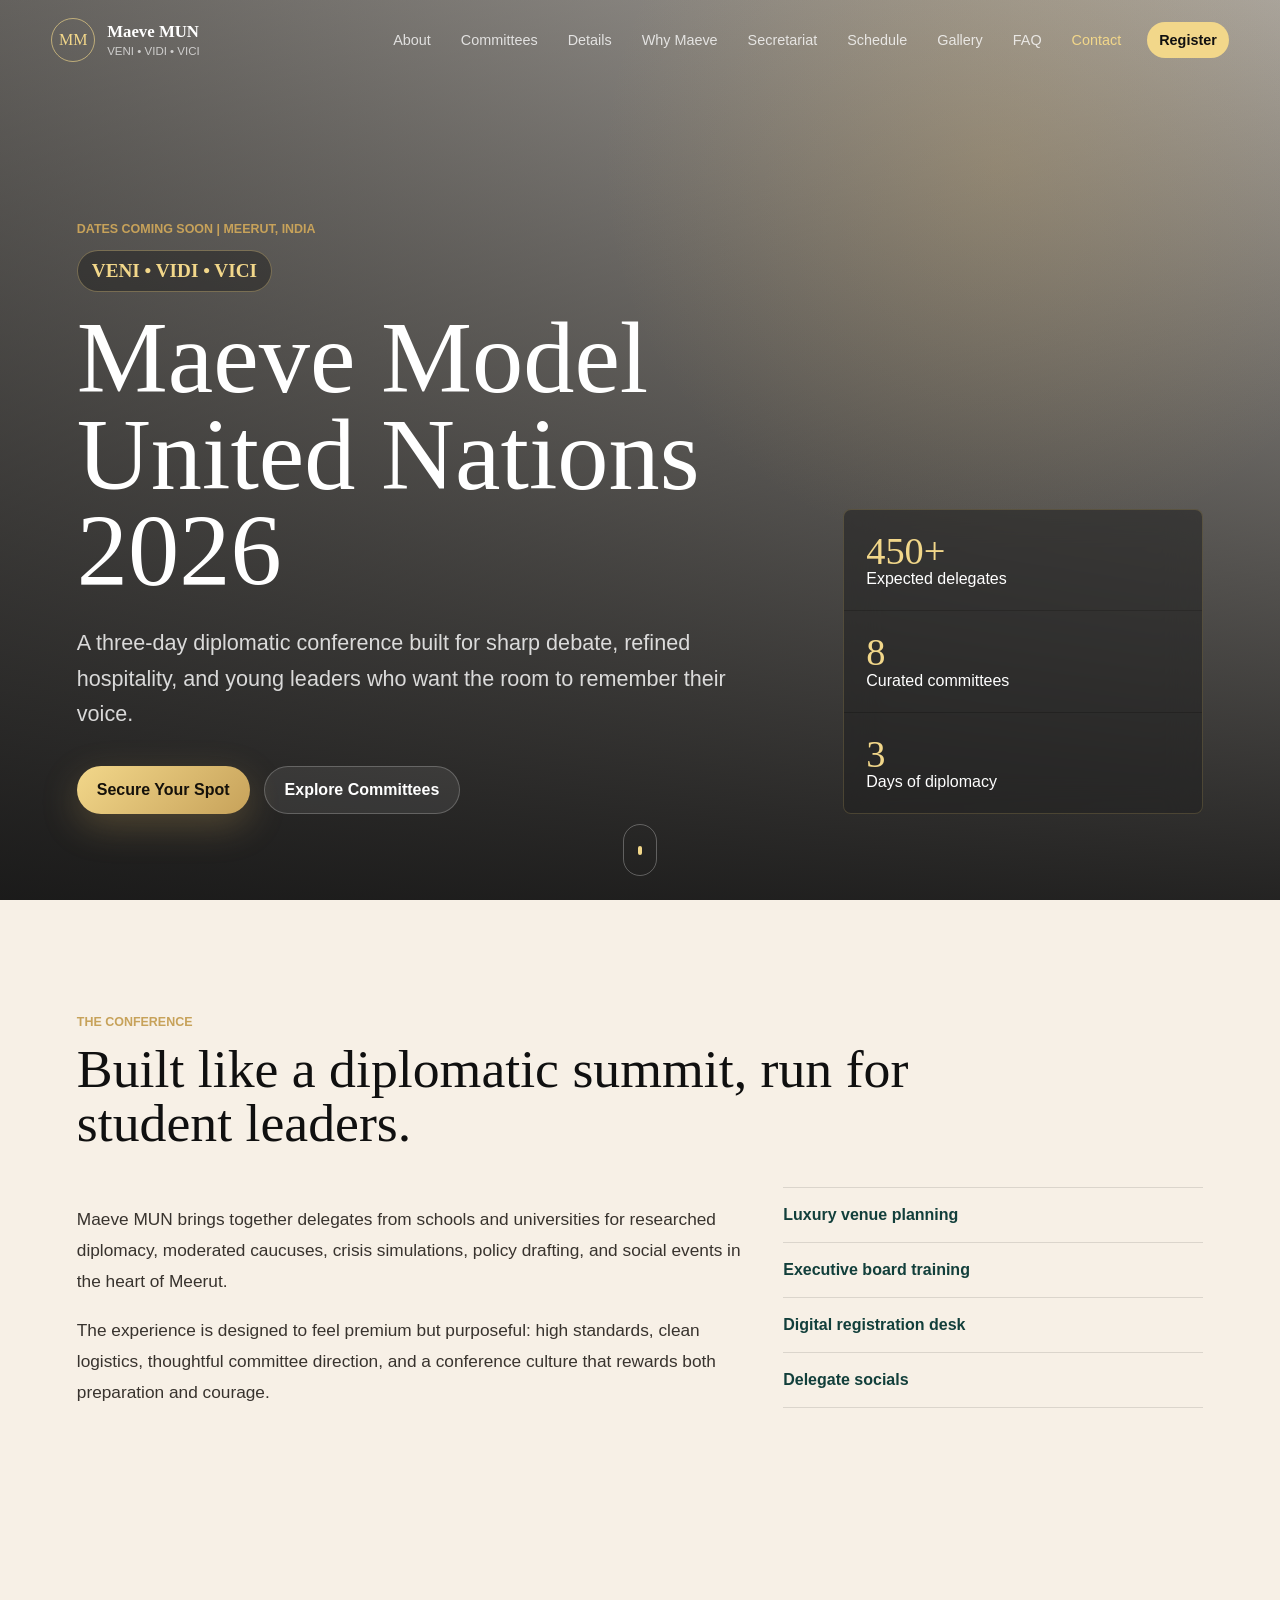
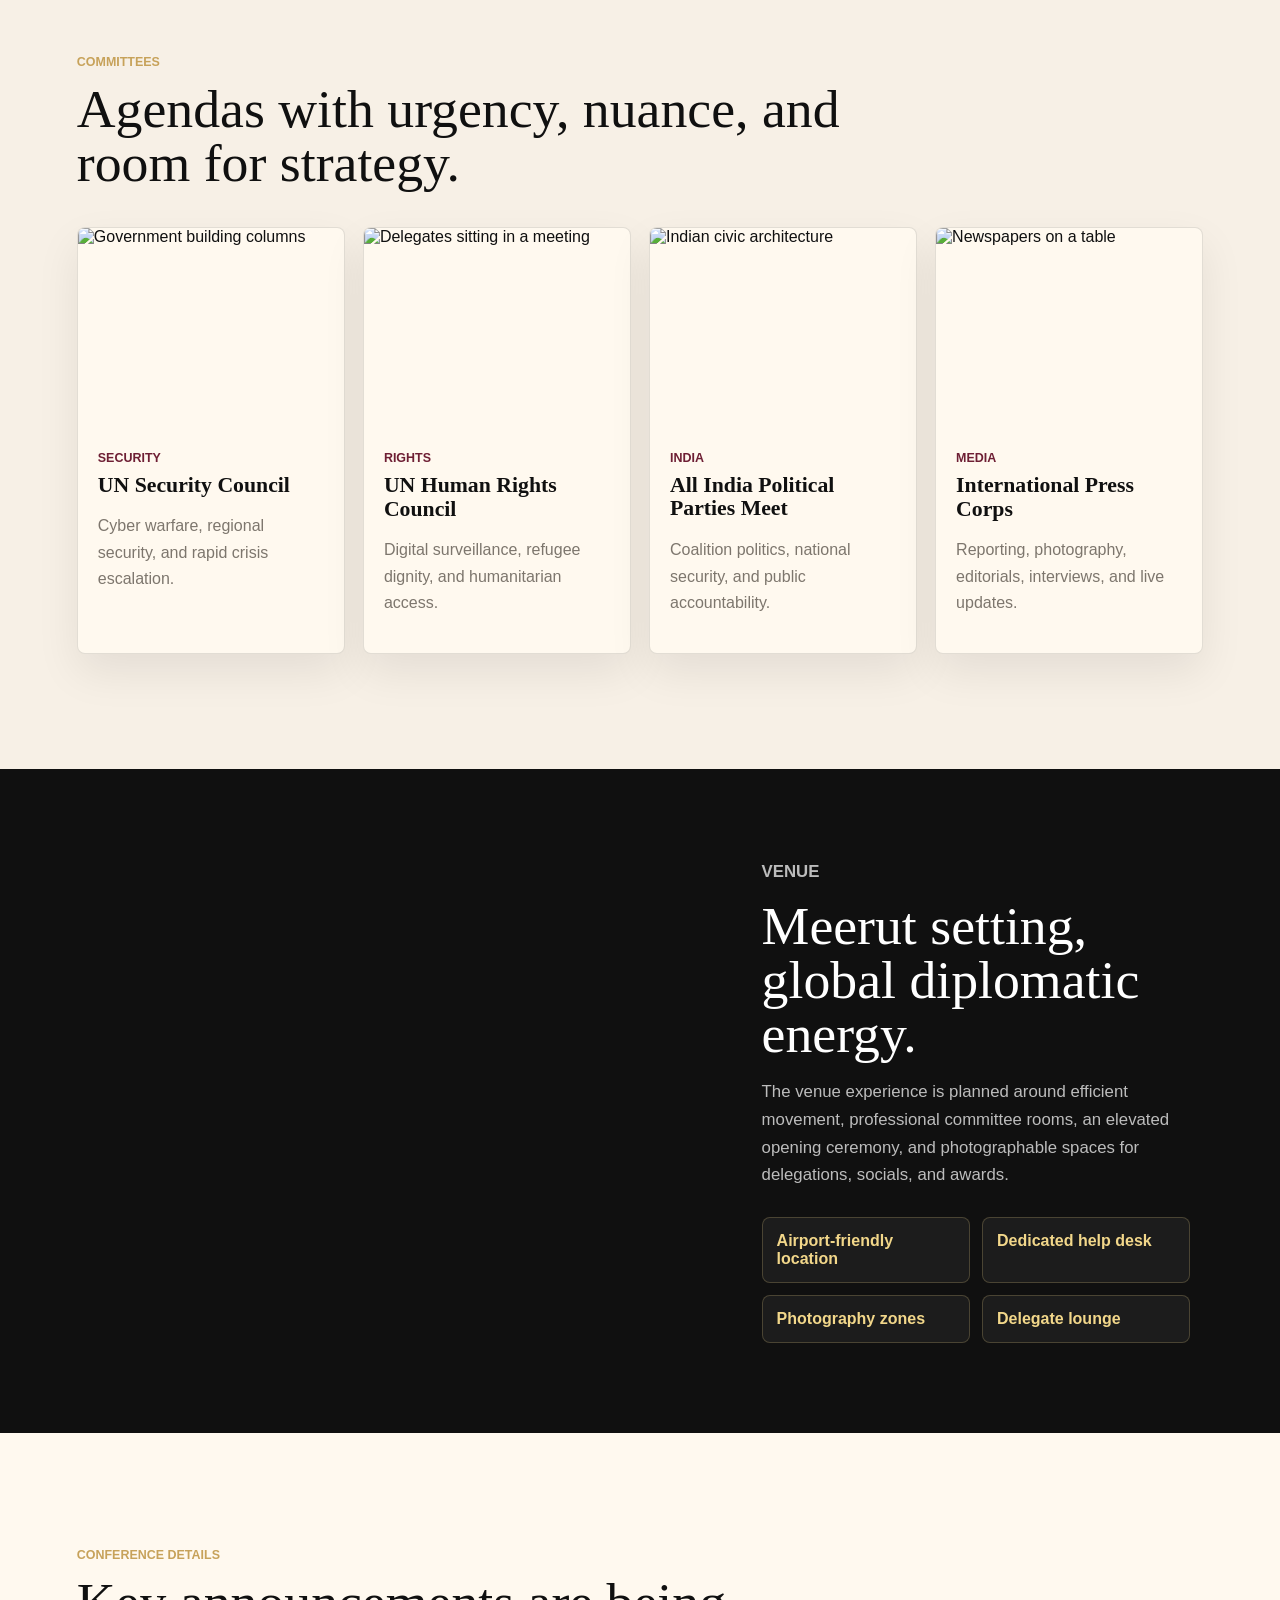
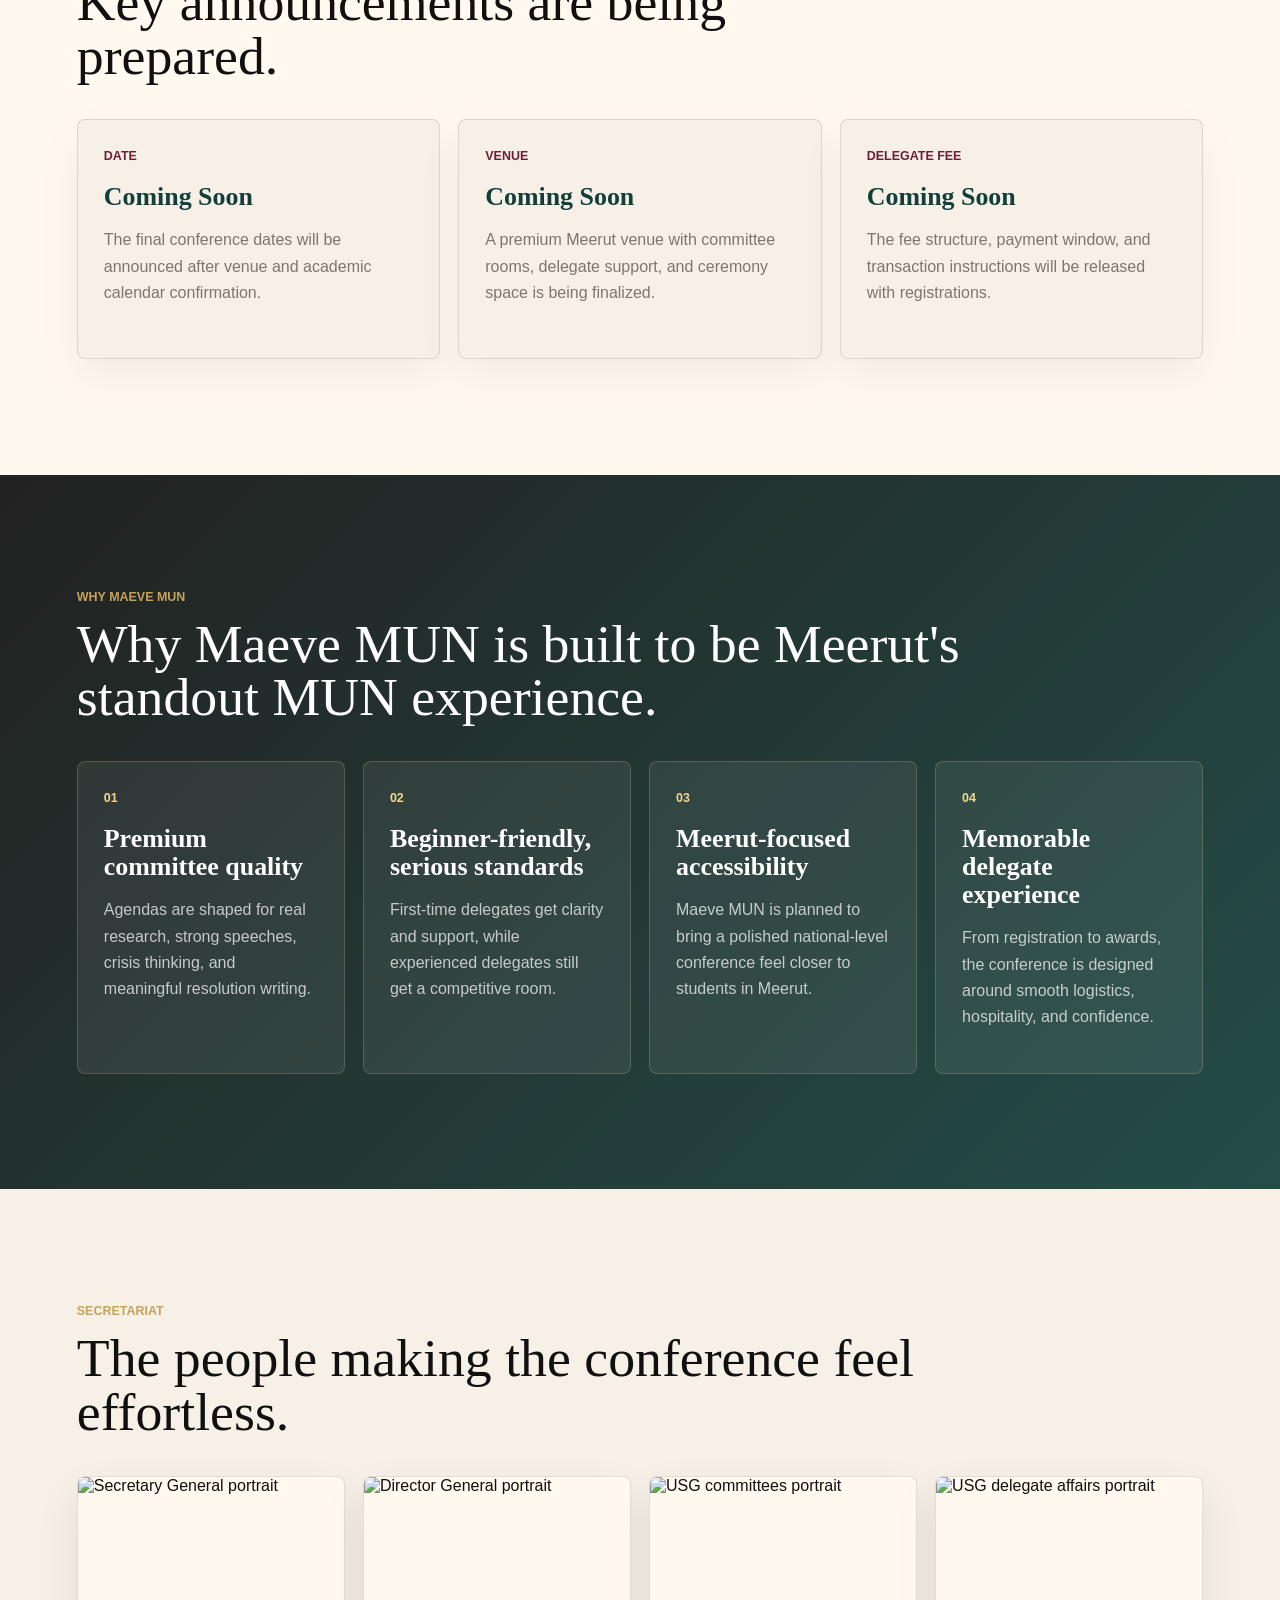
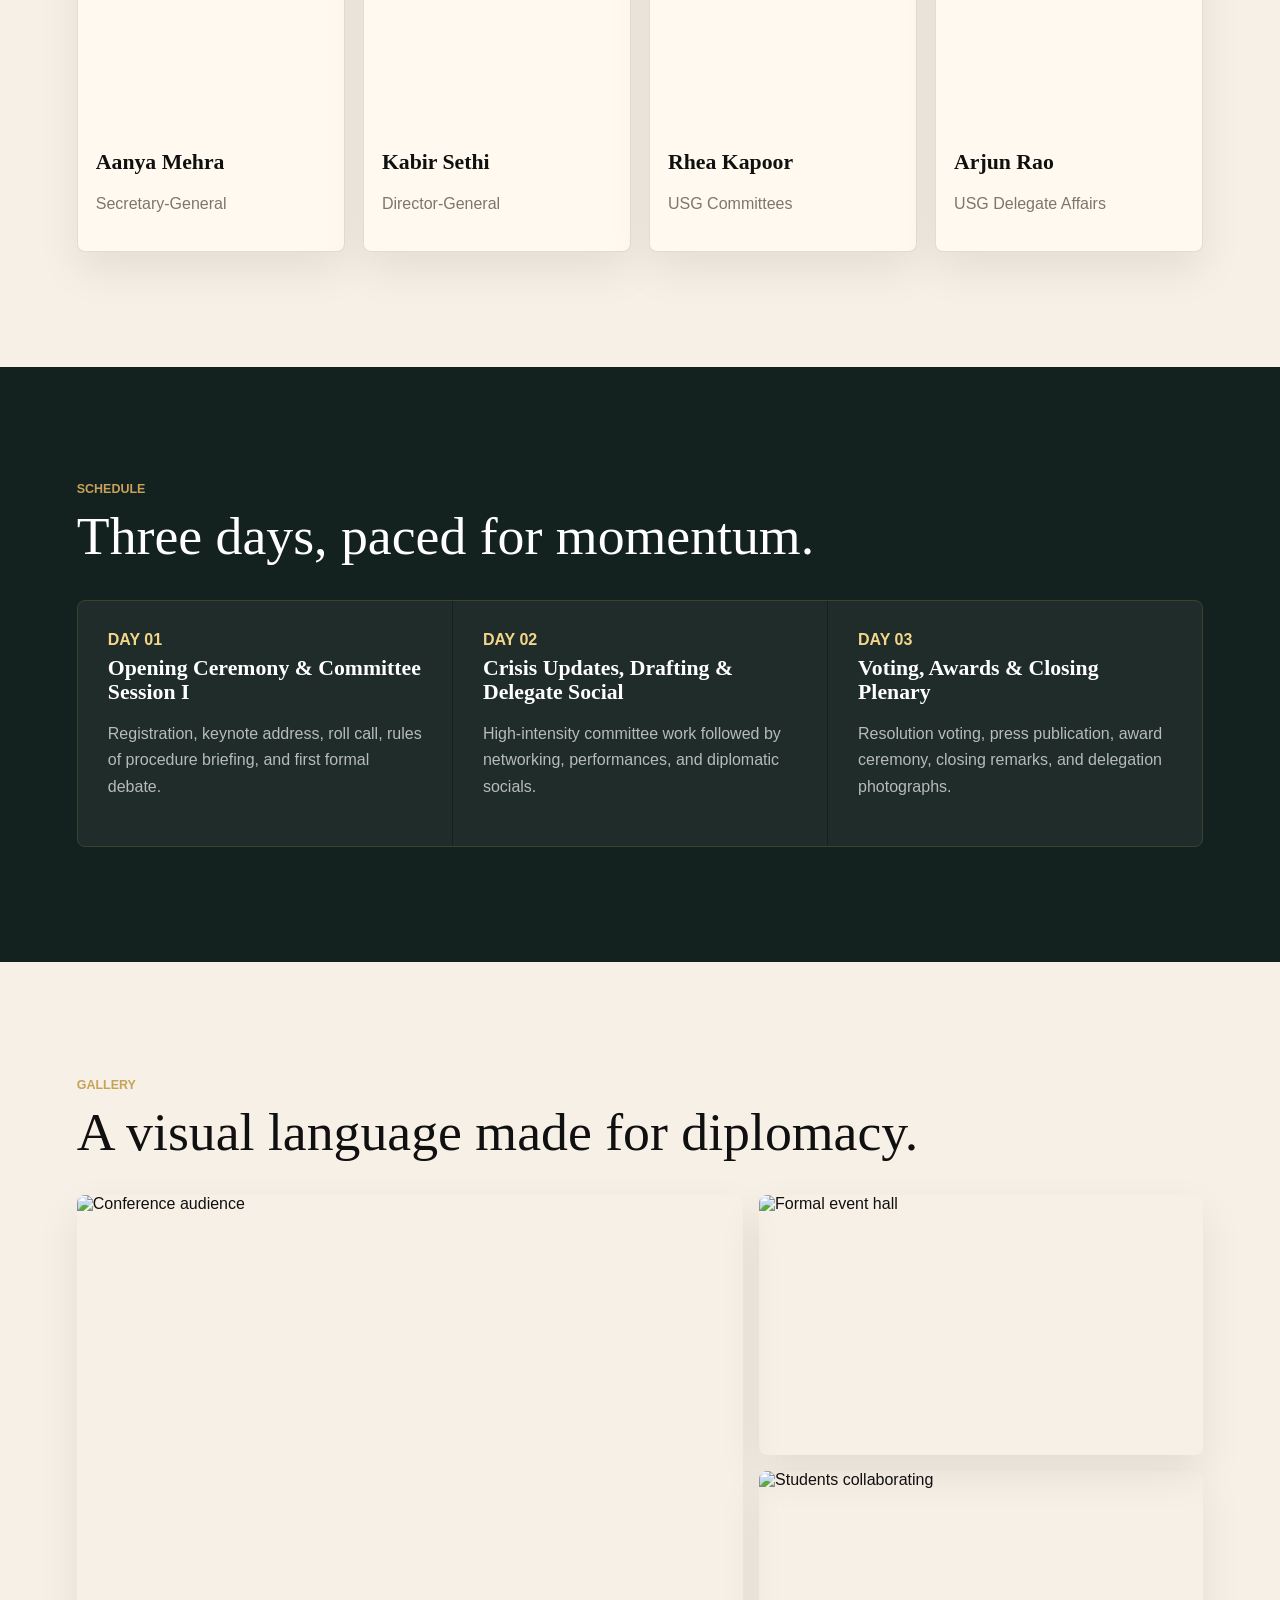
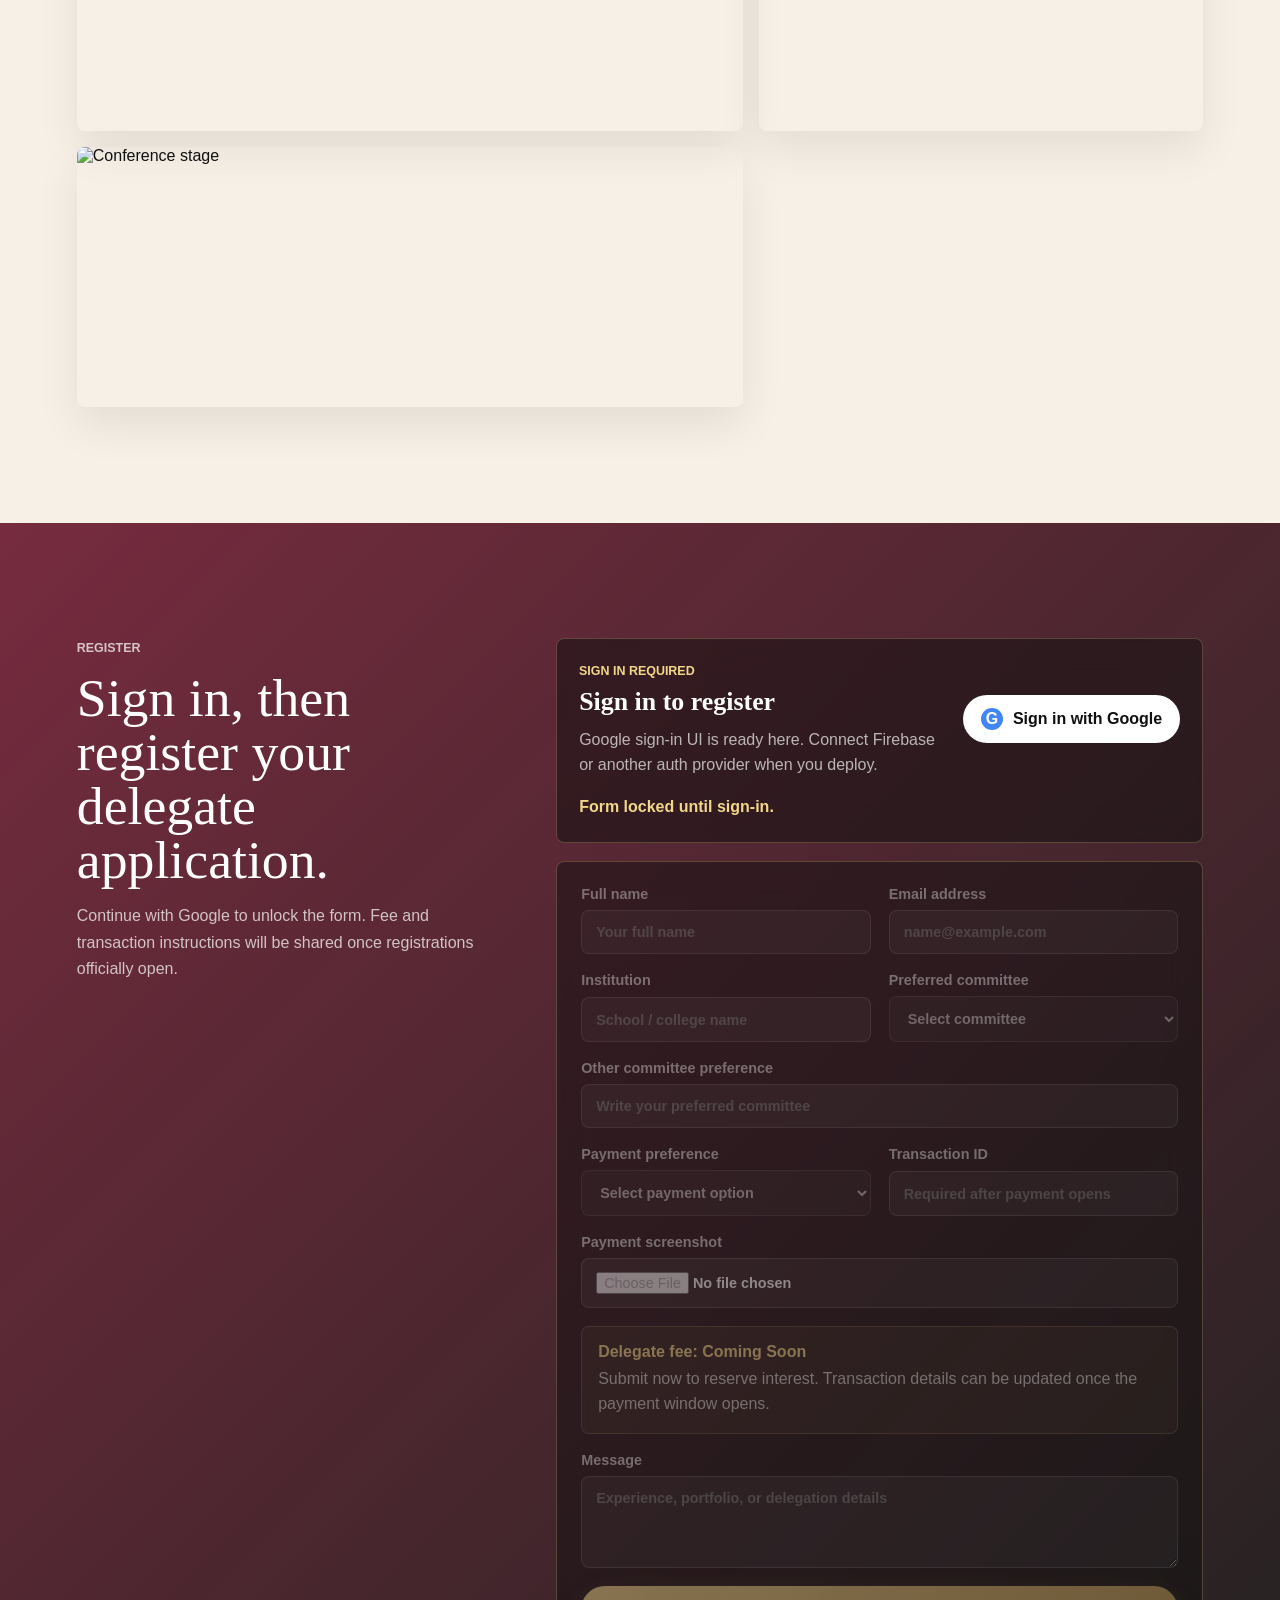
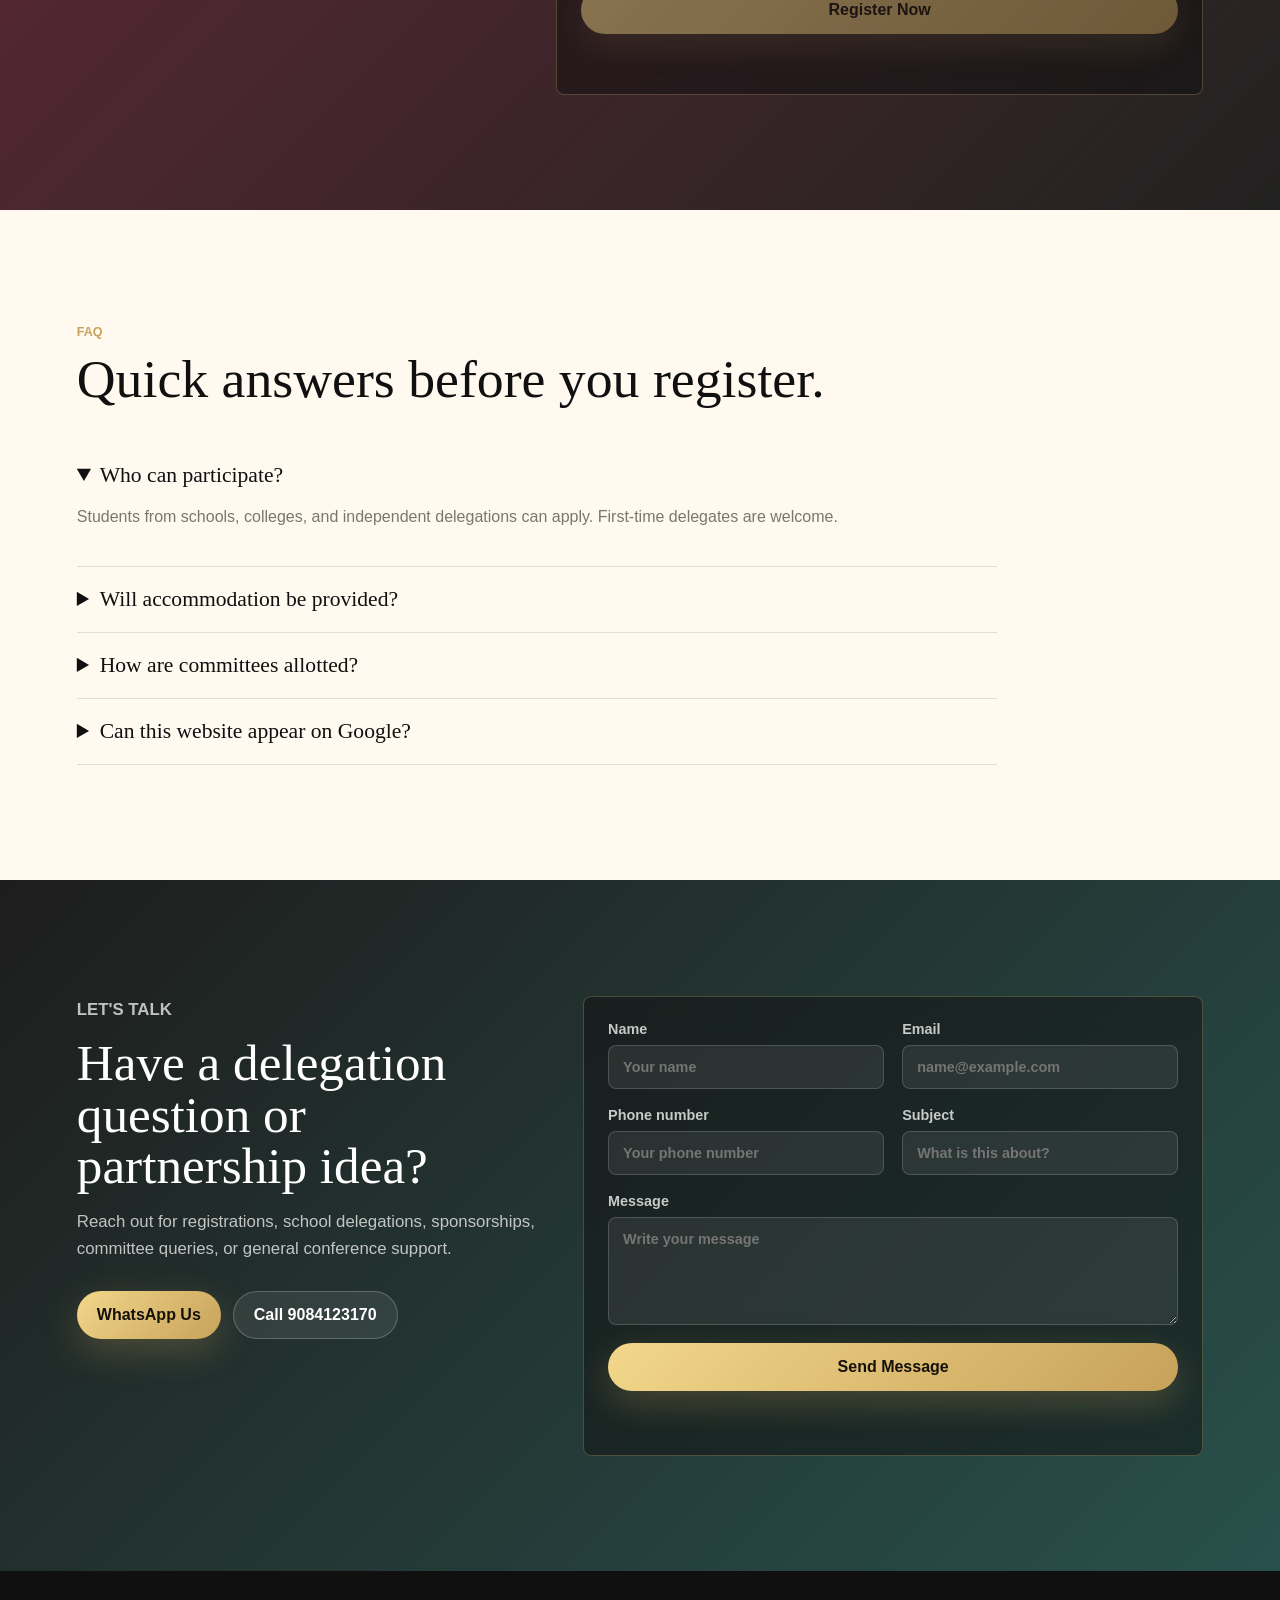
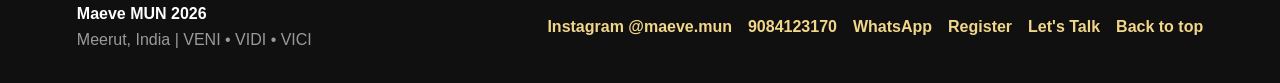
==== index.html @ 58543584 "Add files via upload" ====
<!doctype html>
<html lang="en">
  <head>
    <meta charset="UTF-8" />
    <meta name="viewport" content="width=device-width, initial-scale=1.0" />
    <title>Maeve MUN 2026 | Model United Nations Conference, Meerut</title>
    <meta
      name="description"
      content="Maeve MUN 2026 is a premium Model United Nations conference in Meerut for diplomacy, debate, leadership, and global affairs."
    />
    <meta name="keywords" content="MUN, Model United Nations, Meerut MUN, Maeve MUN 2026, Meerut conference" />
    <meta name="theme-color" content="#101010" />
    <meta property="og:title" content="Maeve MUN 2026 | Meerut" />
    <meta
      property="og:description"
      content="Three days of diplomacy, debate, committees, secretariat sessions, and delegate networking in Meerut."
    />
    <meta
      property="og:image"
      content="https://images.unsplash.com/photo-1523050854058-8df90110c9f1?auto=format&fit=crop&w=1600&q=80"
    />
    <meta property="og:type" content="website" />
    <link rel="canonical" href="https://maevemun.org/" />
    <link rel="preconnect" href="https://images.unsplash.com" />
    <link rel="stylesheet" href="styles.css" />
  </head>
  <body>
    <div class="loader" aria-label="Loading Maeve MUN">
      <div class="loader-mark">MM</div>
      <div class="loader-line"></div>
    </div>

    <header class="site-header" data-header>
      <a class="brand" href="#home" aria-label="Maeve MUN home">
        <span class="brand-seal">MM</span>
        <span>
          <strong>Maeve MUN</strong>
          <small>VENI • VIDI • VICI</small>
        </span>
      </a>

      <button class="nav-toggle" type="button" data-nav-toggle aria-label="Open navigation">
        <span></span>
        <span></span>
      </button>

      <nav class="site-nav" data-nav>
        <a href="#about">About</a>
        <a href="#committees">Committees</a>
        <a href="#details">Details</a>
        <a href="#why-maeve">Why Maeve</a>
        <a href="#secretariat">Secretariat</a>
        <a href="#schedule">Schedule</a>
        <a href="#gallery">Gallery</a>
        <a href="#faq">FAQ</a>
        <a href="#contact">Contact</a>
        <a class="nav-cta" href="#register">Register</a>
      </nav>
    </header>

    <main id="home">
      <section class="hero section-panel">
        <div class="hero-media" aria-hidden="true">
          <div class="hero-image"></div>
          <div class="hero-overlay"></div>
        </div>

        <div class="hero-content reveal">
          <p class="eyebrow">Dates Coming Soon | Meerut, India</p>
          <p class="hero-theme">VENI • VIDI • VICI</p>
          <h1>Maeve Model United Nations 2026</h1>
          <p class="hero-copy">
            A three-day diplomatic conference built for sharp debate, refined hospitality, and young leaders who want
            the room to remember their voice.
          </p>
          <div class="hero-actions">
            <a class="primary-btn" href="#register">Secure Your Spot</a>
            <a class="ghost-btn" href="#committees">Explore Committees</a>
          </div>
        </div>

        <aside class="hero-card reveal" aria-label="Conference highlights">
          <div>
            <span class="metric">450+</span>
            <span>Expected delegates</span>
          </div>
          <div>
            <span class="metric">8</span>
            <span>Curated committees</span>
          </div>
          <div>
            <span class="metric">3</span>
            <span>Days of diplomacy</span>
          </div>
        </aside>

        <a class="scroll-cue" href="#about" aria-label="Scroll to about">
          <span></span>
        </a>
      </section>

      <section class="intro-band" id="about">
        <div class="section-heading reveal">
          <p class="eyebrow">The Conference</p>
          <h2>Built like a diplomatic summit, run for student leaders.</h2>
        </div>
        <div class="intro-grid">
          <article class="intro-copy reveal">
            <p>
              Maeve MUN brings together delegates from schools and universities for researched diplomacy, moderated
              caucuses, crisis simulations, policy drafting, and social events in the heart of Meerut.
            </p>
            <p>
              The experience is designed to feel premium but purposeful: high standards, clean logistics, thoughtful
              committee direction, and a conference culture that rewards both preparation and courage.
            </p>
          </article>
          <div class="feature-strip reveal">
            <span>Luxury venue planning</span>
            <span>Executive board training</span>
            <span>Digital registration desk</span>
            <span>Delegate socials</span>
          </div>
        </div>
      </section>

      <section class="section-wrap" id="committees">
        <div class="section-heading reveal">
          <p class="eyebrow">Committees</p>
          <h2>Agendas with urgency, nuance, and room for strategy.</h2>
        </div>
        <div class="committee-grid">
          <article class="committee-card reveal" data-committee="UNSC" tabindex="0">
            <img src="https://images.unsplash.com/photo-1529107386315-e1a2ed48a620?auto=format&fit=crop&w=900&q=80" alt="Government building columns" />
            <div>
              <span>Security</span>
              <h3>UN Security Council</h3>
              <p>Cyber warfare, regional security, and rapid crisis escalation.</p>
            </div>
          </article>
          <article class="committee-card reveal" data-committee="UNHRC" tabindex="0">
            <img src="https://images.unsplash.com/photo-1517048676732-d65bc937f952?auto=format&fit=crop&w=900&q=80" alt="Delegates sitting in a meeting" />
            <div>
              <span>Rights</span>
              <h3>UN Human Rights Council</h3>
              <p>Digital surveillance, refugee dignity, and humanitarian access.</p>
            </div>
          </article>
          <article class="committee-card reveal" data-committee="AIPPM" tabindex="0">
            <img src="https://images.unsplash.com/photo-1587474260584-136574528ed5?auto=format&fit=crop&w=900&q=80" alt="Indian civic architecture" />
            <div>
              <span>India</span>
              <h3>All India Political Parties Meet</h3>
              <p>Coalition politics, national security, and public accountability.</p>
            </div>
          </article>
          <article class="committee-card reveal" data-committee="IPC" tabindex="0">
            <img src="https://images.unsplash.com/photo-1495020689067-958852a7765e?auto=format&fit=crop&w=900&q=80" alt="Newspapers on a table" />
            <div>
              <span>Media</span>
              <h3>International Press Corps</h3>
              <p>Reporting, photography, editorials, interviews, and live updates.</p>
            </div>
          </article>
        </div>
      </section>

      <section class="split-section">
        <div class="venue-photo reveal" role="img" aria-label="Meerut conference venue atmosphere"></div>
        <div class="venue-copy reveal">
          <p class="eyebrow">Venue</p>
          <h2>Meerut setting, global diplomatic energy.</h2>
          <p>
            The venue experience is planned around efficient movement, professional committee rooms, an elevated opening
            ceremony, and photographable spaces for delegations, socials, and awards.
          </p>
          <div class="venue-list">
            <span>Airport-friendly location</span>
            <span>Dedicated help desk</span>
            <span>Photography zones</span>
            <span>Delegate lounge</span>
          </div>
        </div>
      </section>

      <section class="details-section" id="details">
        <div class="section-heading reveal">
          <p class="eyebrow">Conference Details</p>
          <h2>Key announcements are being prepared.</h2>
        </div>
        <div class="details-grid">
          <article class="detail-card reveal">
            <span>Date</span>
            <h3>Coming Soon</h3>
            <p>The final conference dates will be announced after venue and academic calendar confirmation.</p>
          </article>
          <article class="detail-card reveal">
            <span>Venue</span>
            <h3>Coming Soon</h3>
            <p>A premium Meerut venue with committee rooms, delegate support, and ceremony space is being finalized.</p>
          </article>
          <article class="detail-card reveal">
            <span>Delegate Fee</span>
            <h3>Coming Soon</h3>
            <p>The fee structure, payment window, and transaction instructions will be released with registrations.</p>
          </article>
        </div>
      </section>

      <section class="why-section" id="why-maeve">
        <div class="section-heading reveal">
          <p class="eyebrow">Why Maeve MUN</p>
          <h2>Why Maeve MUN is built to be Meerut's standout MUN experience.</h2>
        </div>
        <div class="why-grid">
          <article class="why-card reveal">
            <span>01</span>
            <h3>Premium committee quality</h3>
            <p>Agendas are shaped for real research, strong speeches, crisis thinking, and meaningful resolution writing.</p>
          </article>
          <article class="why-card reveal">
            <span>02</span>
            <h3>Beginner-friendly, serious standards</h3>
            <p>First-time delegates get clarity and support, while experienced delegates still get a competitive room.</p>
          </article>
          <article class="why-card reveal">
            <span>03</span>
            <h3>Meerut-focused accessibility</h3>
            <p>Maeve MUN is planned to bring a polished national-level conference feel closer to students in Meerut.</p>
          </article>
          <article class="why-card reveal">
            <span>04</span>
            <h3>Memorable delegate experience</h3>
            <p>From registration to awards, the conference is designed around smooth logistics, hospitality, and confidence.</p>
          </article>
        </div>
      </section>

      <section class="section-wrap" id="secretariat">
        <div class="section-heading reveal">
          <p class="eyebrow">Secretariat</p>
          <h2>The people making the conference feel effortless.</h2>
        </div>
        <div class="people-grid">
          <article class="person-card reveal">
            <img src="https://images.unsplash.com/photo-1494790108377-be9c29b29330?auto=format&fit=crop&w=500&q=80" alt="Secretary General portrait" />
            <h3>Aanya Mehra</h3>
            <p>Secretary-General</p>
          </article>
          <article class="person-card reveal">
            <img src="https://images.unsplash.com/photo-1507003211169-0a1dd7228f2d?auto=format&fit=crop&w=500&q=80" alt="Director General portrait" />
            <h3>Kabir Sethi</h3>
            <p>Director-General</p>
          </article>
          <article class="person-card reveal">
            <img src="https://images.unsplash.com/photo-1531123897727-8f129e1688ce?auto=format&fit=crop&w=500&q=80" alt="USG committees portrait" />
            <h3>Rhea Kapoor</h3>
            <p>USG Committees</p>
          </article>
          <article class="person-card reveal">
            <img src="https://images.unsplash.com/photo-1500648767791-00dcc994a43e?auto=format&fit=crop&w=500&q=80" alt="USG delegate affairs portrait" />
            <h3>Arjun Rao</h3>
            <p>USG Delegate Affairs</p>
          </article>
        </div>
      </section>

      <section class="schedule-section" id="schedule">
        <div class="section-heading reveal">
          <p class="eyebrow">Schedule</p>
          <h2>Three days, paced for momentum.</h2>
        </div>
        <div class="timeline">
          <article class="timeline-item reveal">
            <span>Day 01</span>
            <h3>Opening Ceremony & Committee Session I</h3>
            <p>Registration, keynote address, roll call, rules of procedure briefing, and first formal debate.</p>
          </article>
          <article class="timeline-item reveal">
            <span>Day 02</span>
            <h3>Crisis Updates, Drafting & Delegate Social</h3>
            <p>High-intensity committee work followed by networking, performances, and diplomatic socials.</p>
          </article>
          <article class="timeline-item reveal">
            <span>Day 03</span>
            <h3>Voting, Awards & Closing Plenary</h3>
            <p>Resolution voting, press publication, award ceremony, closing remarks, and delegation photographs.</p>
          </article>
        </div>
      </section>

      <section class="section-wrap" id="gallery">
        <div class="section-heading reveal">
          <p class="eyebrow">Gallery</p>
          <h2>A visual language made for diplomacy.</h2>
        </div>
        <div class="gallery-grid">
          <img class="reveal" src="https://images.unsplash.com/photo-1551836022-d5d88e9218df?auto=format&fit=crop&w=900&q=80" alt="Conference audience" />
          <img class="reveal" src="https://images.unsplash.com/photo-1511578314322-379afb476865?auto=format&fit=crop&w=900&q=80" alt="Formal event hall" />
          <img class="reveal" src="https://images.unsplash.com/photo-1556761175-b413da4baf72?auto=format&fit=crop&w=900&q=80" alt="Students collaborating" />
          <img class="reveal" src="https://images.unsplash.com/photo-1540575467063-178a50c2df87?auto=format&fit=crop&w=900&q=80" alt="Conference stage" />
        </div>
      </section>

      <section class="register-section" id="register">
        <div class="register-copy reveal">
          <p class="eyebrow">Register</p>
          <h2>Sign in, then register your delegate application.</h2>
          <p>
            Continue with Google to unlock the form. Fee and transaction instructions will be shared once registrations
            officially open.
          </p>
        </div>

        <div class="registration-stack reveal">
          <div class="auth-card" data-auth-card>
            <div>
              <span class="auth-lock">Sign in required</span>
              <h3>Sign in to register</h3>
              <p>Google sign-in UI is ready here. Connect Firebase or another auth provider when you deploy.</p>
            </div>
            <div class="auth-actions">
              <button class="google-btn" type="button" data-auth-action="signin">Sign in with Google</button>
            </div>
            <p class="auth-status" data-auth-status>Form locked until sign-in.</p>
          </div>

          <form class="registration-form" name="delegate-registration" method="POST" enctype="multipart/form-data" data-netlify="true">
            <input type="hidden" name="form-name" value="delegate-registration" />
            <input type="hidden" name="auth_status" data-auth-value value="Not signed in" />
            <fieldset class="form-fields" data-registration-fields disabled>
              <label>
                Full name
                <input type="text" name="name" placeholder="Your full name" required />
              </label>
              <label>
                Email address
                <input type="email" name="email" placeholder="name@example.com" required />
              </label>
              <label>
                Institution
                <input type="text" name="institution" placeholder="School / college name" required />
              </label>
              <label>
                Preferred committee
                <select name="committee" data-committee-select required>
                  <option value="">Select committee</option>
                  <option>UN Security Council</option>
                  <option>UN Human Rights Council</option>
                  <option>All India Political Parties Meet</option>
                  <option>International Press Corps</option>
                  <option value="Other">Other</option>
                </select>
              </label>
              <label class="full other-committee" data-other-committee hidden>
                Other committee preference
                <input type="text" name="other_committee" placeholder="Write your preferred committee" />
              </label>
              <label>
                Payment preference
                <select name="payment_preference" required>
                  <option value="">Select payment option</option>
                  <option>Pay later when fee is announced</option>
                  <option>UPI transaction</option>
                  <option>Bank transfer</option>
                </select>
              </label>
              <label>
                Transaction ID
                <input type="text" name="transaction_id" placeholder="Required after payment opens" />
              </label>
              <label class="full">
                Payment screenshot
                <input type="file" name="payment_screenshot" accept="image/*,.pdf" />
              </label>
              <div class="payment-note full">
                <strong>Delegate fee: Coming Soon</strong>
                <span>Submit now to reserve interest. Transaction details can be updated once the payment window opens.</span>
              </div>
              <label class="full">
                Message
                <textarea name="message" rows="4" placeholder="Experience, portfolio, or delegation details"></textarea>
              </label>
              <button class="primary-btn full" type="submit">Register Now</button>
            </fieldset>
            <p class="form-status" data-form-status aria-live="polite"></p>
          </form>
        </div>
      </section>

      <section class="faq-section" id="faq">
        <div class="section-heading reveal">
          <p class="eyebrow">FAQ</p>
          <h2>Quick answers before you register.</h2>
        </div>
        <div class="faq-list reveal">
          <details open>
            <summary>Who can participate?</summary>
            <p>Students from schools, colleges, and independent delegations can apply. First-time delegates are welcome.</p>
          </details>
          <details>
            <summary>Will accommodation be provided?</summary>
            <p>Accommodation assistance can be added after final venue confirmation. Delegates will receive options by email.</p>
          </details>
          <details>
            <summary>How are committees allotted?</summary>
            <p>Allotments are based on application quality, experience, preference order, and seat availability.</p>
          </details>
          <details>
            <summary>Can this website appear on Google?</summary>
            <p>Yes. Deploy it first, connect a domain, then submit the sitemap in Google Search Console for indexing.</p>
          </details>
        </div>
      </section>

      <section class="contact-section" id="contact">
        <div class="contact-copy reveal">
          <p class="eyebrow">Let's Talk</p>
          <h2>Have a delegation question or partnership idea?</h2>
          <p>
            Reach out for registrations, school delegations, sponsorships, committee queries, or general conference
            support.
          </p>
          <div class="contact-actions">
            <a class="primary-btn" href="https://wa.me/919084123170" target="_blank" rel="noopener">WhatsApp Us</a>
            <a class="ghost-btn" href="tel:+919084123170">Call 9084123170</a>
          </div>
        </div>

        <form class="contact-form reveal" name="contact-message" method="POST" data-netlify="true">
          <input type="hidden" name="form-name" value="contact-message" />
          <label>
            Name
            <input type="text" name="name" placeholder="Your name" required />
          </label>
          <label>
            Email
            <input type="email" name="email" placeholder="name@example.com" required />
          </label>
          <label>
            Phone number
            <input type="tel" name="phone" placeholder="Your phone number" required />
          </label>
          <label>
            Subject
            <input type="text" name="subject" placeholder="What is this about?" required />
          </label>
          <label class="full">
            Message
            <textarea name="message" rows="5" placeholder="Write your message" required></textarea>
          </label>
          <button class="primary-btn full" type="submit">Send Message</button>
          <p class="contact-status" data-contact-status aria-live="polite"></p>
        </form>
      </section>
    </main>

    <footer class="site-footer">
      <div>
        <strong>Maeve MUN 2026</strong>
        <p>Meerut, India | VENI • VIDI • VICI</p>
      </div>
      <div class="footer-links">
        <a href="https://www.instagram.com/maeve.mun/" target="_blank" rel="noopener">Instagram @maeve.mun</a>
        <a href="tel:+919084123170">9084123170</a>
        <a href="https://wa.me/919084123170" target="_blank" rel="noopener">WhatsApp</a>
        <a href="#register">Register</a>
        <a href="#contact">Let's Talk</a>
        <a href="#home">Back to top</a>
      </div>
    </footer>

    <div class="modal" data-modal aria-hidden="true">
      <div class="modal-panel" role="dialog" aria-modal="true" aria-labelledby="modal-title">
        <button class="modal-close" type="button" data-modal-close aria-label="Close committee details">&times;</button>
        <p class="eyebrow" data-modal-kicker>Committee Brief</p>
        <h2 id="modal-title" data-modal-title>Committee</h2>
        <p data-modal-copy></p>
        <a class="primary-btn" href="#register" data-modal-register>Secure Your Spot</a>
      </div>
    </div>

    <script src="script.js"></script>
  </body>
</html>
---- styles.css ----
:root {
  --ink: #101010;
  --paper: #f7f0e6;
  --paper-2: #fff9ef;
  --gold: #c7a25a;
  --gold-2: #f2d78a;
  --wine: #6e1f34;
  --teal: #123f3b;
  --muted: #7d766d;
  --line: rgba(16, 16, 16, 0.12);
  --shadow: 0 24px 80px rgba(0, 0, 0, 0.18);
  --radius: 8px;
}

* {
  box-sizing: border-box;
}

html {
  scroll-behavior: smooth;
}

body {
  margin: 0;
  color: var(--ink);
  background: var(--paper);
  font-family: "Inter", "Segoe UI", Arial, sans-serif;
  overflow-x: hidden;
}

img {
  display: block;
  max-width: 100%;
}

a {
  color: inherit;
  text-decoration: none;
}

button,
input,
select,
textarea {
  font: inherit;
}

.loader {
  position: fixed;
  inset: 0;
  z-index: 200;
  display: grid;
  place-items: center;
  background: #101010;
  transition: opacity 0.6s ease, visibility 0.6s ease;
}

.loader.is-hidden {
  opacity: 0;
  visibility: hidden;
}

.loader-mark {
  display: grid;
  place-items: center;
  width: 82px;
  height: 82px;
  border: 1px solid rgba(242, 215, 138, 0.45);
  border-radius: 50%;
  color: var(--gold-2);
  font-family: Georgia, serif;
  font-size: 1.3rem;
  letter-spacing: 0;
}

.loader-line {
  position: absolute;
  width: min(240px, 64vw);
  height: 1px;
  margin-top: 132px;
  overflow: hidden;
  background: rgba(242, 215, 138, 0.2);
}

.loader-line::after {
  content: "";
  display: block;
  width: 45%;
  height: 100%;
  background: var(--gold-2);
  animation: loading 1.1s ease-in-out infinite;
}

@keyframes loading {
  0% {
    transform: translateX(-110%);
  }
  100% {
    transform: translateX(240%);
  }
}

.site-header {
  position: fixed;
  top: 0;
  left: 0;
  right: 0;
  z-index: 100;
  display: flex;
  align-items: center;
  justify-content: space-between;
  gap: 24px;
  padding: 18px clamp(18px, 4vw, 56px);
  color: #fff;
  transition: background 0.25s ease, border 0.25s ease, padding 0.25s ease;
}

.site-header.is-scrolled {
  padding-block: 12px;
  background: rgba(16, 16, 16, 0.86);
  border-bottom: 1px solid rgba(242, 215, 138, 0.18);
  backdrop-filter: blur(16px);
}

.brand {
  display: inline-flex;
  align-items: center;
  gap: 12px;
}

.brand-seal {
  display: grid;
  place-items: center;
  width: 44px;
  height: 44px;
  border: 1px solid rgba(242, 215, 138, 0.65);
  border-radius: 50%;
  color: var(--gold-2);
  font-family: Georgia, serif;
}

.brand strong,
.brand small {
  display: block;
  line-height: 1.05;
}

.brand strong {
  font-family: Georgia, serif;
  font-size: 1.05rem;
  font-weight: 600;
}

.brand small {
  margin-top: 4px;
  color: rgba(255, 255, 255, 0.68);
  font-size: 0.72rem;
  text-transform: uppercase;
}

.site-nav {
  display: flex;
  align-items: center;
  gap: 6px;
}

.site-nav a {
  padding: 10px 12px;
  color: rgba(255, 255, 255, 0.78);
  font-size: 0.9rem;
}

.site-nav a:hover,
.site-nav a.is-active {
  color: var(--gold-2);
}

.site-nav .nav-cta {
  margin-left: 8px;
  color: #101010;
  background: var(--gold-2);
  border-radius: 999px;
  font-weight: 700;
}

.nav-toggle {
  display: none;
  width: 44px;
  height: 44px;
  border: 1px solid rgba(255, 255, 255, 0.18);
  border-radius: 50%;
  background: rgba(255, 255, 255, 0.08);
}

.nav-toggle span {
  display: block;
  width: 18px;
  height: 2px;
  margin: 5px auto;
  background: #fff;
}

.section-panel {
  min-height: 100vh;
}

.hero {
  position: relative;
  display: grid;
  align-items: end;
  grid-template-columns: minmax(0, 1fr) minmax(260px, 360px);
  gap: 38px;
  padding: 154px clamp(20px, 6vw, 82px) 86px;
  color: #fff;
  overflow: hidden;
}

.hero-media,
.hero-image,
.hero-overlay {
  position: absolute;
  inset: 0;
}

.hero-image {
  background:
    linear-gradient(90deg, rgba(16, 16, 16, 0.6), rgba(16, 16, 16, 0.14)),
    url("https://images.unsplash.com/photo-1523050854058-8df90110c9f1?auto=format&fit=crop&w=1900&q=88") center/cover;
  animation: slow-pan 18s ease-in-out infinite alternate;
  opacity: 0.86;
}

.hero-overlay {
  background:
    radial-gradient(circle at 78% 18%, rgba(199, 162, 90, 0.22), transparent 32%),
    linear-gradient(180deg, rgba(16, 16, 16, 0.25), rgba(16, 16, 16, 0.9));
}

@keyframes slow-pan {
  from {
    transform: scale(1.02) translateX(-1%);
  }
  to {
    transform: scale(1.08) translateX(1%);
  }
}

.hero-content,
.hero-card,
.scroll-cue {
  position: relative;
  z-index: 2;
}

.eyebrow {
  margin: 0 0 14px;
  color: var(--gold);
  font-size: 0.78rem;
  font-weight: 800;
  letter-spacing: 0;
  text-transform: uppercase;
}

.hero h1 {
  max-width: 980px;
  margin: 0;
  font-family: Georgia, "Times New Roman", serif;
  font-size: clamp(3.1rem, 8vw, 7.8rem);
  font-weight: 500;
  line-height: 0.94;
}

.hero-theme {
  display: inline-flex;
  margin: 0 0 18px;
  padding: 9px 14px;
  border: 1px solid rgba(242, 215, 138, 0.34);
  border-radius: 999px;
  color: var(--gold-2);
  background: rgba(16, 16, 16, 0.38);
  font-family: Georgia, serif;
  font-size: clamp(0.92rem, 1.6vw, 1.2rem);
  font-weight: 700;
}

.hero-copy {
  max-width: 700px;
  margin: 26px 0 0;
  color: rgba(255, 255, 255, 0.82);
  font-size: clamp(1.05rem, 1.7vw, 1.35rem);
  line-height: 1.65;
}

.hero-actions {
  display: flex;
  flex-wrap: wrap;
  gap: 14px;
  margin-top: 34px;
}

.primary-btn,
.ghost-btn {
  display: inline-flex;
  align-items: center;
  justify-content: center;
  min-height: 48px;
  padding: 0 20px;
  border: 0;
  border-radius: 999px;
  cursor: pointer;
  font-weight: 800;
}

.primary-btn {
  color: #15110a;
  background: linear-gradient(135deg, var(--gold-2), var(--gold));
  box-shadow: 0 12px 36px rgba(199, 162, 90, 0.28);
}

.ghost-btn {
  color: #fff;
  border: 1px solid rgba(255, 255, 255, 0.22);
  background: rgba(255, 255, 255, 0.08);
}

.hero-card {
  align-self: end;
  display: grid;
  gap: 1px;
  overflow: hidden;
  border: 1px solid rgba(242, 215, 138, 0.22);
  border-radius: var(--radius);
  background: rgba(16, 16, 16, 0.54);
  backdrop-filter: blur(18px);
}

.hero-card div {
  padding: 22px;
  background: rgba(255, 255, 255, 0.04);
}

.hero-card span {
  display: block;
}

.hero-card .metric {
  color: var(--gold-2);
  font-family: Georgia, serif;
  font-size: 2.4rem;
  line-height: 1;
}

.scroll-cue {
  position: absolute;
  left: 50%;
  bottom: 24px;
  display: grid;
  place-items: center;
  width: 34px;
  height: 52px;
  border: 1px solid rgba(255, 255, 255, 0.28);
  border-radius: 999px;
  transform: translateX(-50%);
}

.scroll-cue span {
  width: 4px;
  height: 9px;
  border-radius: 999px;
  background: var(--gold-2);
  animation: scroll-dot 1.4s ease-in-out infinite;
}

@keyframes scroll-dot {
  0%,
  100% {
    transform: translateY(-8px);
    opacity: 0.3;
  }
  50% {
    transform: translateY(8px);
    opacity: 1;
  }
}

.intro-band,
.section-wrap,
.details-section,
.why-section,
.schedule-section,
.faq-section,
.contact-section,
.register-section {
  padding: clamp(72px, 9vw, 124px) clamp(20px, 6vw, 82px);
}

.section-heading {
  max-width: 860px;
  margin-bottom: 36px;
}

.section-heading h2,
.venue-copy h2,
.register-copy h2 {
  margin: 0;
  font-family: Georgia, "Times New Roman", serif;
  font-size: clamp(2rem, 4.2vw, 4.5rem);
  font-weight: 500;
  line-height: 1;
}

.intro-grid {
  display: grid;
  grid-template-columns: minmax(0, 1fr) minmax(280px, 420px);
  gap: 42px;
  align-items: start;
}

.intro-copy {
  max-width: 760px;
  color: #38332e;
  font-size: 1.08rem;
  line-height: 1.8;
}

.feature-strip {
  display: grid;
  border-top: 1px solid var(--line);
}

.feature-strip span {
  padding: 18px 0;
  border-bottom: 1px solid var(--line);
  color: var(--teal);
  font-weight: 800;
}

.committee-grid {
  display: grid;
  grid-template-columns: repeat(4, minmax(0, 1fr));
  gap: 18px;
}

.committee-card,
.person-card {
  overflow: hidden;
  border: 1px solid var(--line);
  border-radius: var(--radius);
  background: var(--paper-2);
  box-shadow: 0 18px 44px rgba(16, 16, 16, 0.08);
}

.committee-card {
  cursor: pointer;
  transition: transform 0.25s ease, box-shadow 0.25s ease;
}

.committee-card:hover,
.committee-card:focus {
  transform: translateY(-6px);
  box-shadow: var(--shadow);
  outline: none;
}

.committee-card img {
  width: 100%;
  aspect-ratio: 4 / 3;
  object-fit: cover;
}

.committee-card div {
  padding: 20px;
}

.committee-card span {
  color: var(--wine);
  font-size: 0.78rem;
  font-weight: 900;
  text-transform: uppercase;
}

.committee-card h3,
.person-card h3,
.timeline-item h3 {
  margin: 8px 0;
  font-family: Georgia, serif;
  font-size: 1.36rem;
  line-height: 1.1;
}

.committee-card p,
.person-card p,
.timeline-item p,
.detail-card p,
.why-card p,
.venue-copy p,
.register-copy p,
.contact-copy p,
.faq-list p {
  color: var(--muted);
  line-height: 1.65;
}

.split-section {
  display: grid;
  grid-template-columns: minmax(0, 1.05fr) minmax(320px, 0.95fr);
  min-height: 640px;
  background: #101010;
  color: #fff;
}

.venue-photo {
  min-height: 520px;
  background:
    linear-gradient(180deg, rgba(16, 16, 16, 0.12), rgba(16, 16, 16, 0.52)),
    url("https://images.unsplash.com/photo-1587474260584-136574528ed5?auto=format&fit=crop&w=1500&q=86") center/cover;
}

.venue-copy {
  align-self: center;
  padding: clamp(42px, 7vw, 92px);
}

.venue-copy p {
  max-width: 620px;
  color: rgba(255, 255, 255, 0.72);
  font-size: 1.05rem;
}

.venue-list {
  display: grid;
  grid-template-columns: repeat(2, minmax(0, 1fr));
  gap: 12px;
  margin-top: 28px;
}

.venue-list span {
  padding: 14px;
  border: 1px solid rgba(242, 215, 138, 0.22);
  border-radius: var(--radius);
  color: var(--gold-2);
  background: rgba(255, 255, 255, 0.05);
  font-weight: 800;
}

.details-section {
  background: var(--paper-2);
}

.details-grid,
.why-grid {
  display: grid;
  grid-template-columns: repeat(3, minmax(0, 1fr));
  gap: 18px;
}

.detail-card,
.why-card {
  min-height: 240px;
  padding: 26px;
  border: 1px solid var(--line);
  border-radius: var(--radius);
  background: var(--paper);
  box-shadow: 0 18px 44px rgba(16, 16, 16, 0.06);
}

.detail-card span,
.why-card span {
  display: inline-flex;
  margin-bottom: 20px;
  color: var(--wine);
  font-size: 0.78rem;
  font-weight: 900;
  text-transform: uppercase;
}

.detail-card h3,
.why-card h3,
.auth-card h3 {
  margin: 0 0 12px;
  font-family: Georgia, serif;
  font-size: 1.62rem;
  line-height: 1.08;
}

.detail-card h3 {
  color: var(--teal);
}

.why-section {
  background:
    linear-gradient(135deg, rgba(16, 16, 16, 0.92), rgba(18, 63, 59, 0.92)),
    url("https://images.unsplash.com/photo-1551836022-d5d88e9218df?auto=format&fit=crop&w=1600&q=85") center/cover;
  color: #fff;
}

.why-section .section-heading {
  max-width: 980px;
}

.why-card {
  min-height: 270px;
  border-color: rgba(242, 215, 138, 0.2);
  background: rgba(255, 255, 255, 0.07);
  box-shadow: none;
}

.why-card span {
  color: var(--gold-2);
}

.why-card p {
  color: rgba(255, 255, 255, 0.72);
}

.why-grid {
  grid-template-columns: repeat(4, minmax(0, 1fr));
}

.people-grid {
  display: grid;
  grid-template-columns: repeat(4, minmax(0, 1fr));
  gap: 18px;
}

.person-card {
  padding-bottom: 18px;
}

.person-card img {
  width: 100%;
  aspect-ratio: 1 / 1;
  object-fit: cover;
  filter: saturate(0.88);
}

.person-card h3,
.person-card p {
  margin-left: 18px;
  margin-right: 18px;
}

.schedule-section {
  background: #13211f;
  color: #fff;
}

.timeline {
  display: grid;
  grid-template-columns: repeat(3, minmax(0, 1fr));
  gap: 1px;
  overflow: hidden;
  border: 1px solid rgba(242, 215, 138, 0.18);
  border-radius: var(--radius);
}

.timeline-item {
  padding: 30px;
  background: rgba(255, 255, 255, 0.05);
}

.timeline-item span {
  color: var(--gold-2);
  font-weight: 900;
  text-transform: uppercase;
}

.timeline-item p {
  color: rgba(255, 255, 255, 0.68);
}

.gallery-grid {
  display: grid;
  grid-template-columns: 1.2fr 0.8fr;
  grid-auto-rows: 260px;
  gap: 16px;
}

.gallery-grid img {
  width: 100%;
  height: 100%;
  border-radius: var(--radius);
  object-fit: cover;
  box-shadow: 0 18px 44px rgba(16, 16, 16, 0.08);
}

.gallery-grid img:first-child {
  grid-row: span 2;
}

.register-section {
  display: grid;
  grid-template-columns: minmax(280px, 0.8fr) minmax(320px, 1.2fr);
  gap: 48px;
  align-items: start;
  background:
    linear-gradient(135deg, rgba(110, 31, 52, 0.94), rgba(16, 16, 16, 0.92)),
    url("https://images.unsplash.com/photo-1540575467063-178a50c2df87?auto=format&fit=crop&w=1600&q=85") center/cover;
  color: #fff;
}

.register-copy {
  position: sticky;
  top: 110px;
}

.register-copy p {
  color: rgba(255, 255, 255, 0.72);
}

.registration-stack {
  display: grid;
  gap: 18px;
}

.auth-card {
  display: grid;
  grid-template-columns: minmax(0, 1fr) auto;
  gap: 18px;
  align-items: center;
  padding: 22px;
  border: 1px solid rgba(242, 215, 138, 0.24);
  border-radius: var(--radius);
  background: rgba(16, 16, 16, 0.52);
  backdrop-filter: blur(16px);
}

.auth-card p {
  margin: 0;
  color: rgba(255, 255, 255, 0.68);
  line-height: 1.55;
}

.auth-lock {
  display: inline-flex;
  margin-bottom: 10px;
  color: var(--gold-2);
  font-size: 0.78rem;
  font-weight: 900;
  text-transform: uppercase;
}

.auth-actions {
  display: flex;
  flex-wrap: wrap;
  justify-content: flex-end;
  gap: 10px;
}

.google-btn {
  display: inline-flex;
  align-items: center;
  justify-content: center;
  min-height: 48px;
  padding: 0 18px;
  border: 0;
  border-radius: 999px;
  color: #101010;
  background: #fff;
  cursor: pointer;
  font-weight: 900;
}

.google-btn::before {
  content: "G";
  display: grid;
  place-items: center;
  width: 22px;
  height: 22px;
  margin-right: 10px;
  border-radius: 50%;
  color: #fff;
  background: #4285f4;
  font-weight: 900;
}

.auth-status {
  grid-column: 1 / -1;
  min-height: 22px;
  color: var(--gold-2) !important;
  font-weight: 800;
}

.registration-form {
  padding: 24px;
  border: 1px solid rgba(242, 215, 138, 0.24);
  border-radius: var(--radius);
  background: rgba(16, 16, 16, 0.48);
  backdrop-filter: blur(16px);
}

.form-fields {
  display: grid;
  grid-template-columns: repeat(2, minmax(0, 1fr));
  gap: 18px;
  min-width: 0;
  margin: 0;
  padding: 0;
  border: 0;
}

.form-fields:disabled {
  opacity: 0.48;
}

.registration-form label {
  display: grid;
  gap: 8px;
  color: rgba(255, 255, 255, 0.76);
  font-size: 0.9rem;
  font-weight: 800;
}

.registration-form .full,
.payment-note {
  grid-column: 1 / -1;
}

.registration-form input,
.registration-form select,
.registration-form textarea {
  width: 100%;
  border: 1px solid rgba(255, 255, 255, 0.16);
  border-radius: var(--radius);
  padding: 13px 14px;
  color: #fff;
  background: rgba(255, 255, 255, 0.08);
  outline: none;
}

.registration-form input:focus,
.registration-form select:focus,
.registration-form textarea:focus {
  border-color: var(--gold-2);
}

.registration-form option {
  color: #101010;
}

.payment-note {
  display: grid;
  gap: 6px;
  padding: 16px;
  border: 1px solid rgba(242, 215, 138, 0.22);
  border-radius: var(--radius);
  color: rgba(255, 255, 255, 0.76);
  background: rgba(242, 215, 138, 0.08);
}

.payment-note strong {
  color: var(--gold-2);
}

.payment-note span {
  line-height: 1.55;
}

.form-status {
  min-height: 22px;
  margin: 14px 0 0;
  color: var(--gold-2);
  font-weight: 800;
}

.faq-section {
  background: var(--paper-2);
}

.faq-list {
  max-width: 920px;
}

.faq-list details {
  border-bottom: 1px solid var(--line);
  padding: 20px 0;
}

.faq-list summary {
  cursor: pointer;
  font-family: Georgia, serif;
  font-size: 1.35rem;
}

.contact-section {
  display: grid;
  grid-template-columns: minmax(280px, 0.85fr) minmax(320px, 1.15fr);
  gap: 48px;
  align-items: start;
  color: #fff;
  background:
    linear-gradient(135deg, rgba(16, 16, 16, 0.94), rgba(18, 63, 59, 0.9)),
    url("https://images.unsplash.com/photo-1517048676732-d65bc937f952?auto=format&fit=crop&w=1600&q=85") center/cover;
}

.contact-copy {
  position: sticky;
  top: 110px;
}

.contact-copy h2 {
  margin: 0;
  font-family: Georgia, "Times New Roman", serif;
  font-size: clamp(2rem, 4vw, 4rem);
  font-weight: 500;
  line-height: 1;
}

.contact-copy p {
  color: rgba(255, 255, 255, 0.72);
  font-size: 1.05rem;
}

.contact-actions {
  display: flex;
  flex-wrap: wrap;
  gap: 12px;
  margin-top: 28px;
}

.contact-form {
  display: grid;
  grid-template-columns: repeat(2, minmax(0, 1fr));
  gap: 18px;
  padding: 24px;
  border: 1px solid rgba(242, 215, 138, 0.24);
  border-radius: var(--radius);
  background: rgba(16, 16, 16, 0.5);
  backdrop-filter: blur(16px);
}

.contact-form label {
  display: grid;
  gap: 8px;
  color: rgba(255, 255, 255, 0.76);
  font-size: 0.9rem;
  font-weight: 800;
}

.contact-form .full {
  grid-column: 1 / -1;
}

.contact-form input,
.contact-form textarea {
  width: 100%;
  border: 1px solid rgba(255, 255, 255, 0.16);
  border-radius: var(--radius);
  padding: 13px 14px;
  color: #fff;
  background: rgba(255, 255, 255, 0.08);
  outline: none;
}

.contact-form input:focus,
.contact-form textarea:focus {
  border-color: var(--gold-2);
}

.contact-status {
  grid-column: 1 / -1;
  min-height: 22px;
  margin: 0;
  color: var(--gold-2);
  font-weight: 800;
}

.site-footer {
  display: flex;
  align-items: center;
  justify-content: space-between;
  gap: 24px;
  padding: 34px clamp(20px, 6vw, 82px);
  color: #fff;
  background: #101010;
}

.site-footer p {
  margin: 8px 0 0;
  color: rgba(255, 255, 255, 0.58);
}

.footer-links {
  display: flex;
  flex-wrap: wrap;
  gap: 16px;
  color: var(--gold-2);
  font-weight: 800;
}

.modal {
  position: fixed;
  inset: 0;
  z-index: 160;
  display: grid;
  place-items: center;
  padding: 20px;
  background: rgba(16, 16, 16, 0.68);
  opacity: 0;
  visibility: hidden;
  transition: opacity 0.25s ease, visibility 0.25s ease;
}

.modal.is-open {
  opacity: 1;
  visibility: visible;
}

.modal-panel {
  position: relative;
  width: min(620px, 100%);
  padding: 36px;
  border: 1px solid rgba(242, 215, 138, 0.35);
  border-radius: var(--radius);
  background: var(--paper-2);
  box-shadow: var(--shadow);
}

.modal-panel h2 {
  margin: 0 0 14px;
  font-family: Georgia, serif;
  font-size: clamp(2rem, 4vw, 3.5rem);
  line-height: 1;
}

.modal-panel p:not(.eyebrow) {
  color: var(--muted);
  line-height: 1.75;
}

.modal-close {
  position: absolute;
  top: 14px;
  right: 14px;
  display: grid;
  place-items: center;
  width: 38px;
  height: 38px;
  border: 1px solid var(--line);
  border-radius: 50%;
  color: var(--ink);
  background: transparent;
  cursor: pointer;
  font-size: 1.5rem;
}

.reveal {
  opacity: 0;
  transform: translateY(24px);
  transition: opacity 0.7s ease, transform 0.7s ease;
}

.reveal.is-visible {
  opacity: 1;
  transform: translateY(0);
}

@media (max-width: 1020px) {
  .committee-grid,
  .details-grid,
  .why-grid,
  .people-grid {
    grid-template-columns: repeat(2, minmax(0, 1fr));
  }

  .hero,
  .intro-grid,
  .split-section,
  .contact-section,
  .register-section {
    grid-template-columns: 1fr;
  }

  .hero-card {
    max-width: 520px;
  }

  .register-copy {
    position: static;
  }

  .contact-copy {
    position: static;
  }

  .auth-card {
    grid-template-columns: 1fr;
  }

  .auth-actions {
    justify-content: flex-start;
  }
}

@media (max-width: 760px) {
  .site-header {
    padding: 14px 18px;
  }

  .nav-toggle {
    display: block;
  }

  .site-nav {
    position: fixed;
    top: 74px;
    left: 14px;
    right: 14px;
    display: grid;
    gap: 4px;
    padding: 14px;
    border: 1px solid rgba(242, 215, 138, 0.2);
    border-radius: var(--radius);
    background: rgba(16, 16, 16, 0.94);
    transform: translateY(-10px);
    opacity: 0;
    pointer-events: none;
    transition: opacity 0.2s ease, transform 0.2s ease;
  }

  .site-nav.is-open {
    opacity: 1;
    pointer-events: auto;
    transform: translateY(0);
  }

  .site-nav a {
    padding: 13px;
  }

  .site-nav .nav-cta {
    margin-left: 0;
    text-align: center;
  }

  .hero {
    min-height: 100svh;
    padding: 126px 20px 82px;
  }

  .hero h1 {
    font-size: clamp(3rem, 18vw, 5.4rem);
  }

  .hero-card {
    grid-template-columns: 1fr;
  }

  .committee-grid,
  .people-grid,
  .details-grid,
  .why-grid,
  .timeline,
  .gallery-grid,
  .contact-form,
  .form-fields {
    grid-template-columns: 1fr;
  }

  .gallery-grid {
    grid-auto-rows: 220px;
  }

  .gallery-grid img:first-child {
    grid-row: span 1;
  }

  .venue-list {
    grid-template-columns: 1fr;
  }

  .site-footer {
    align-items: flex-start;
    flex-direction: column;
  }
}

@media (prefers-reduced-motion: reduce) {
  *,
  *::before,
  *::after {
    scroll-behavior: auto !important;
    animation-duration: 0.01ms !important;
    animation-iteration-count: 1 !important;
    transition-duration: 0.01ms !important;
  }
}
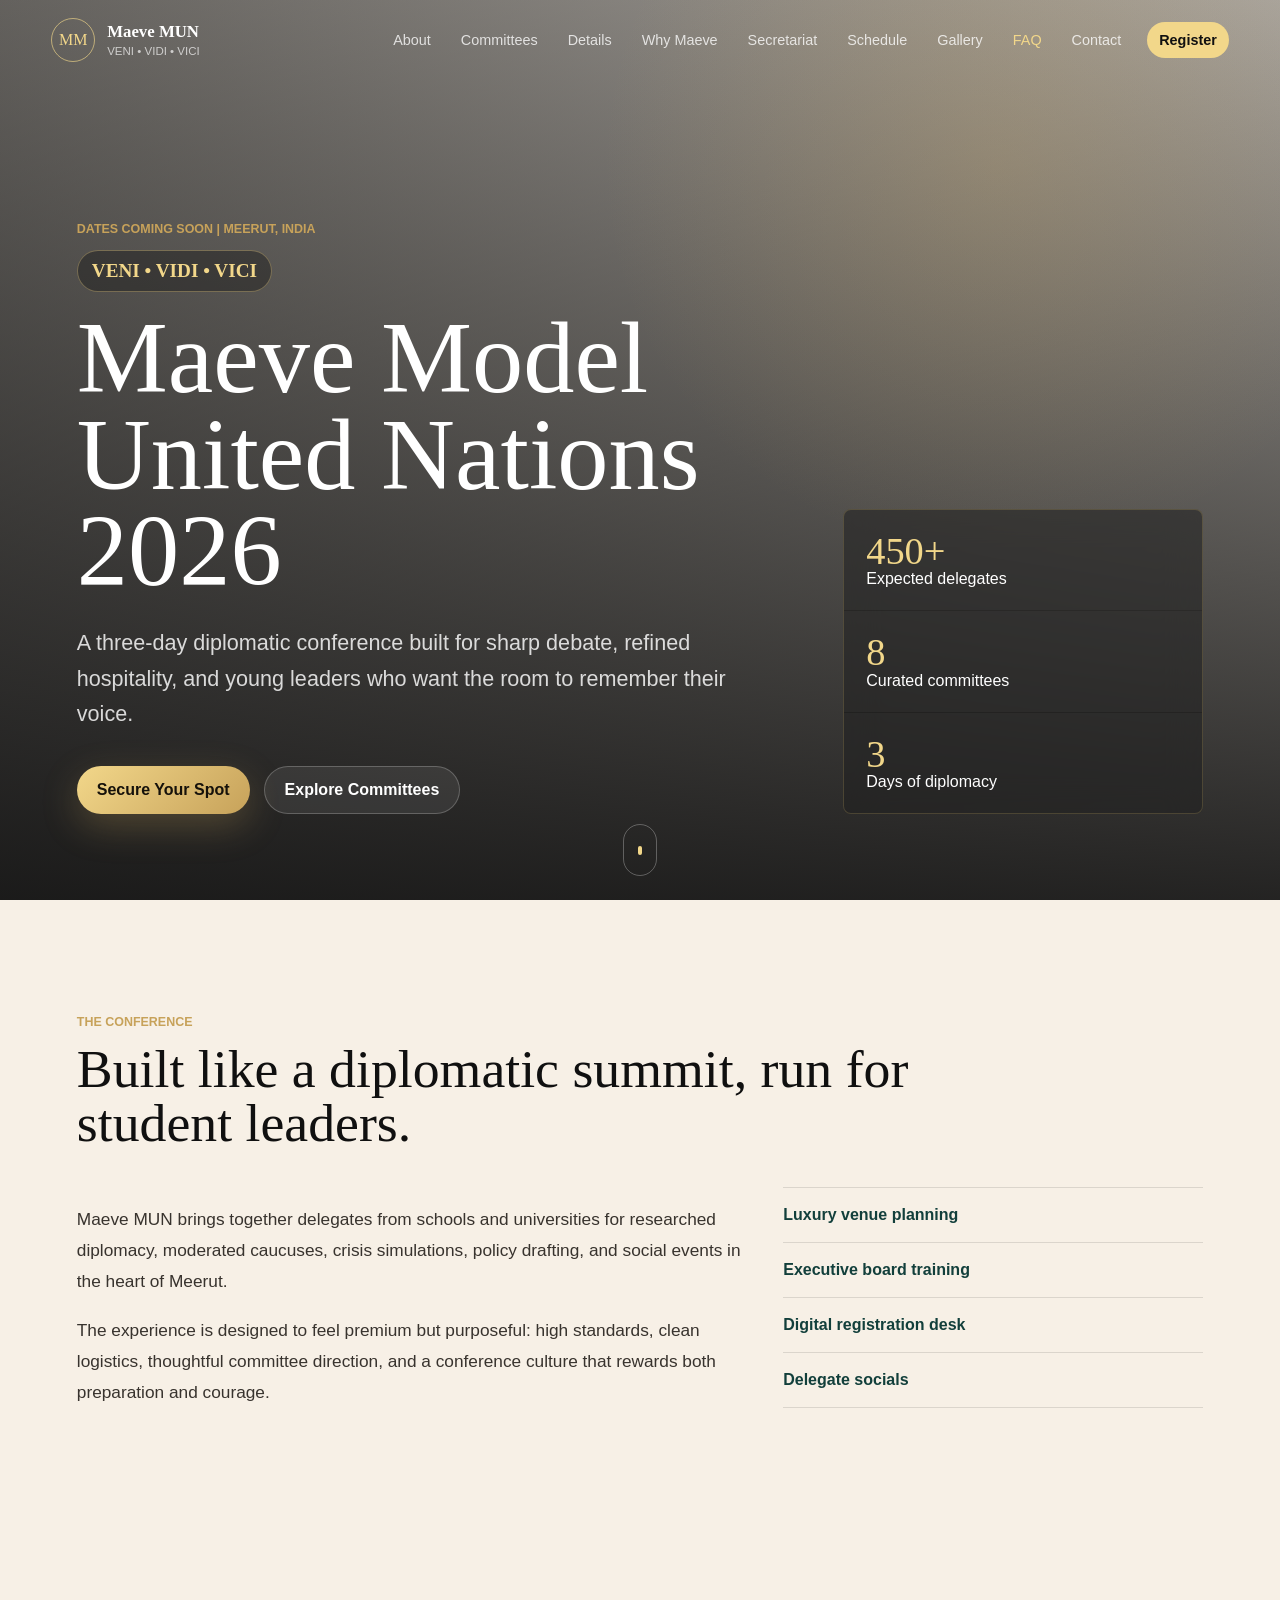
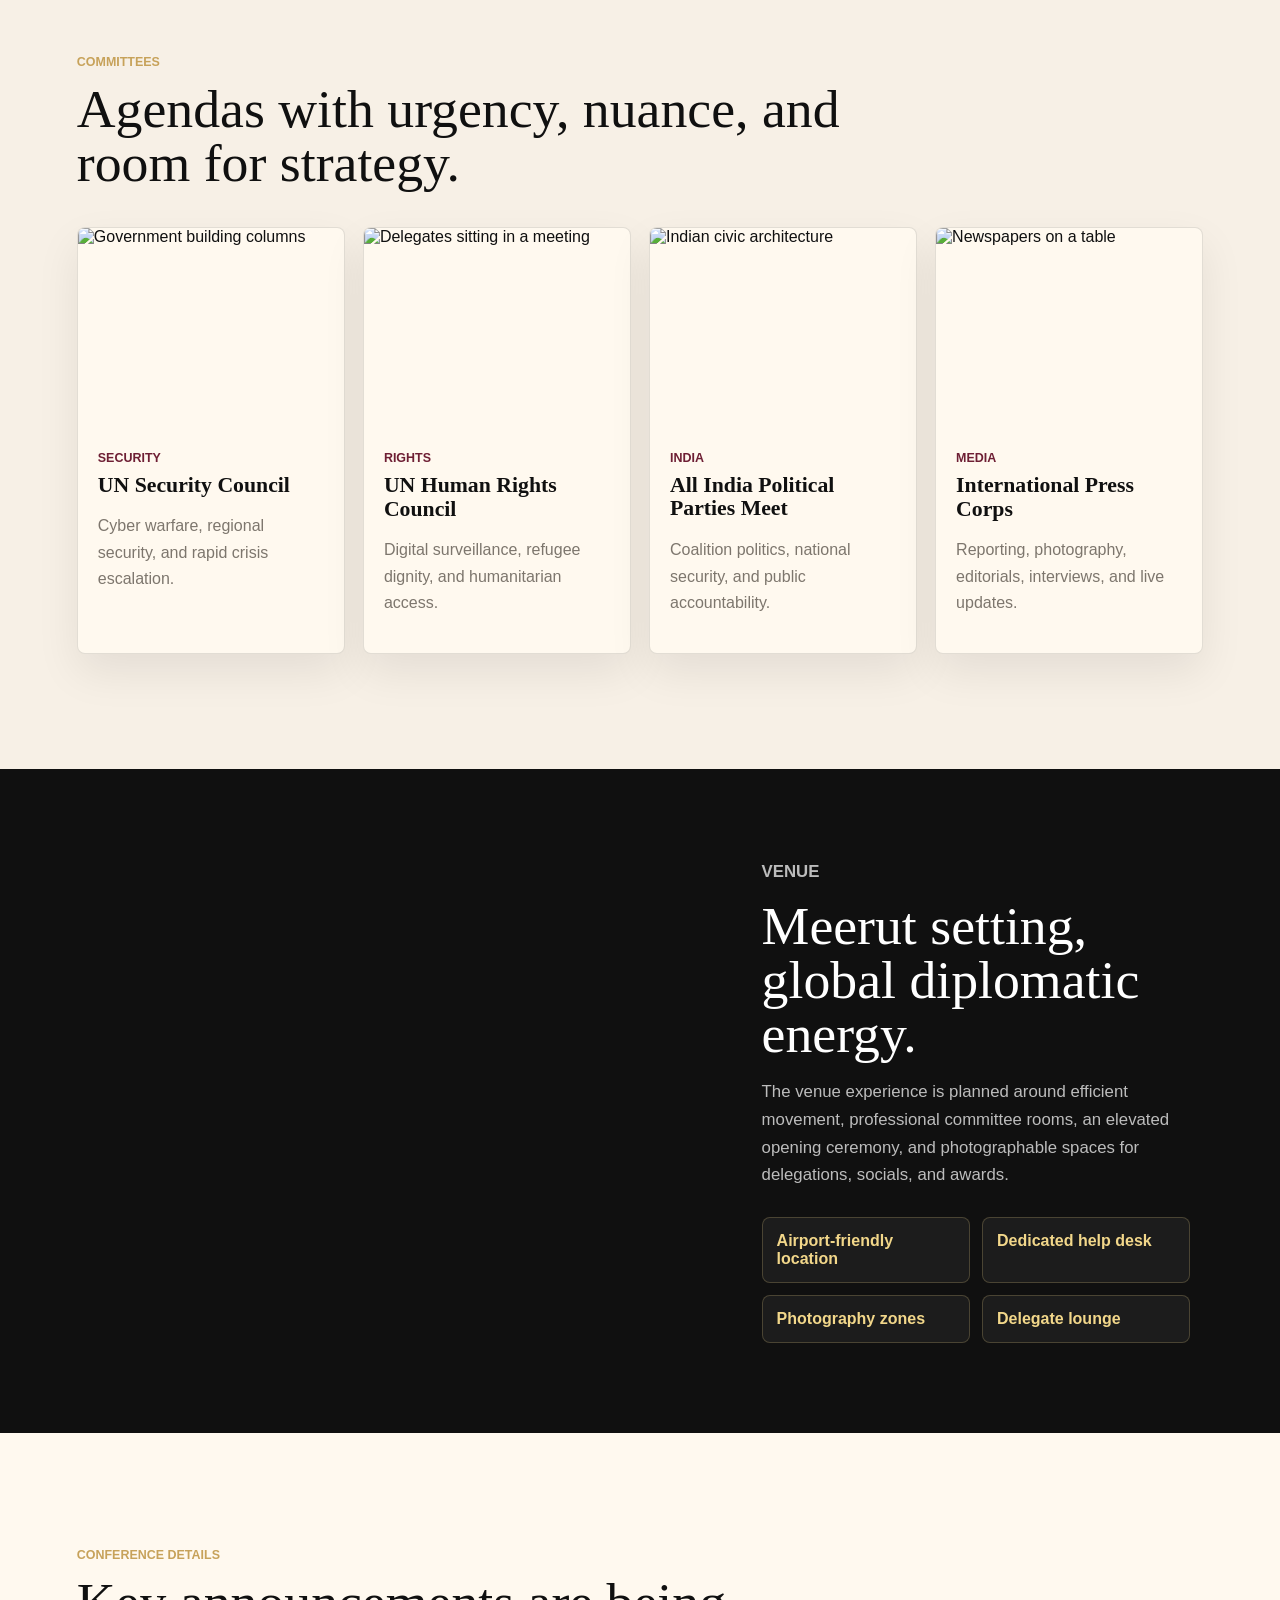
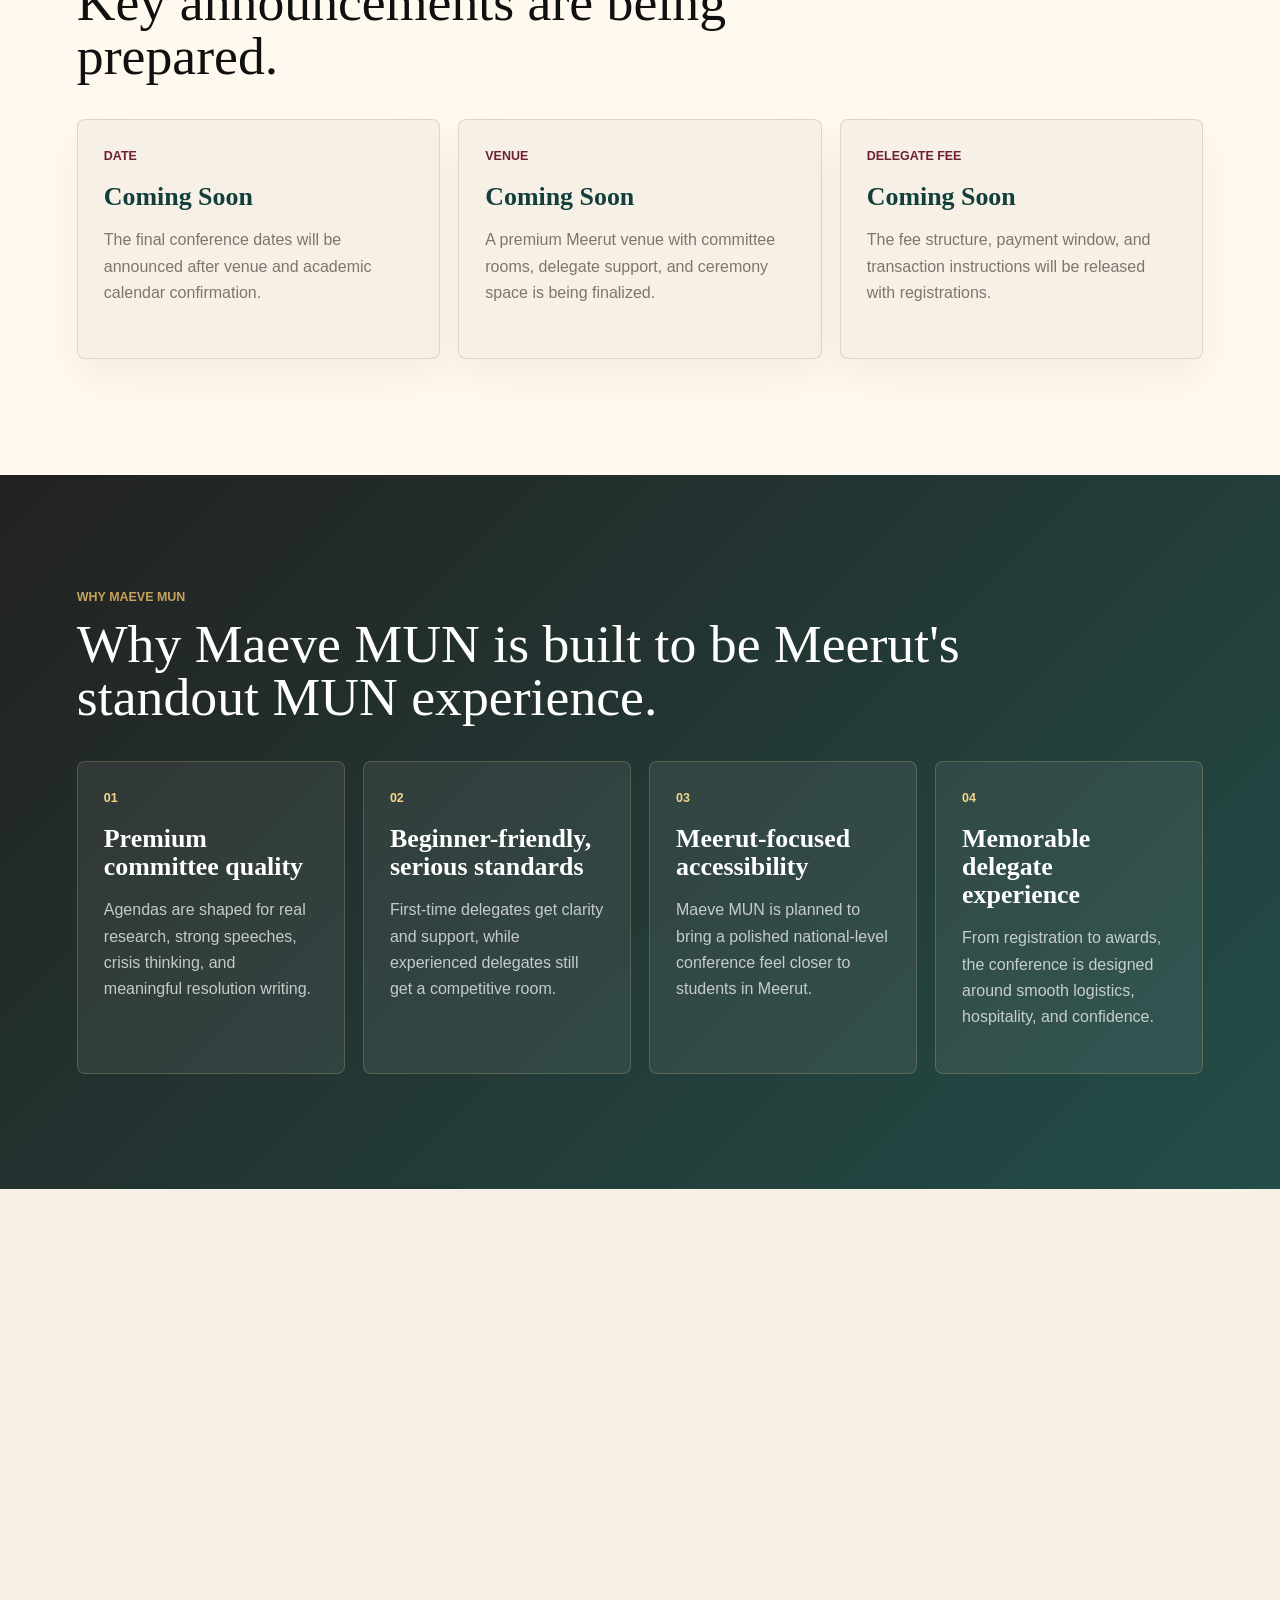
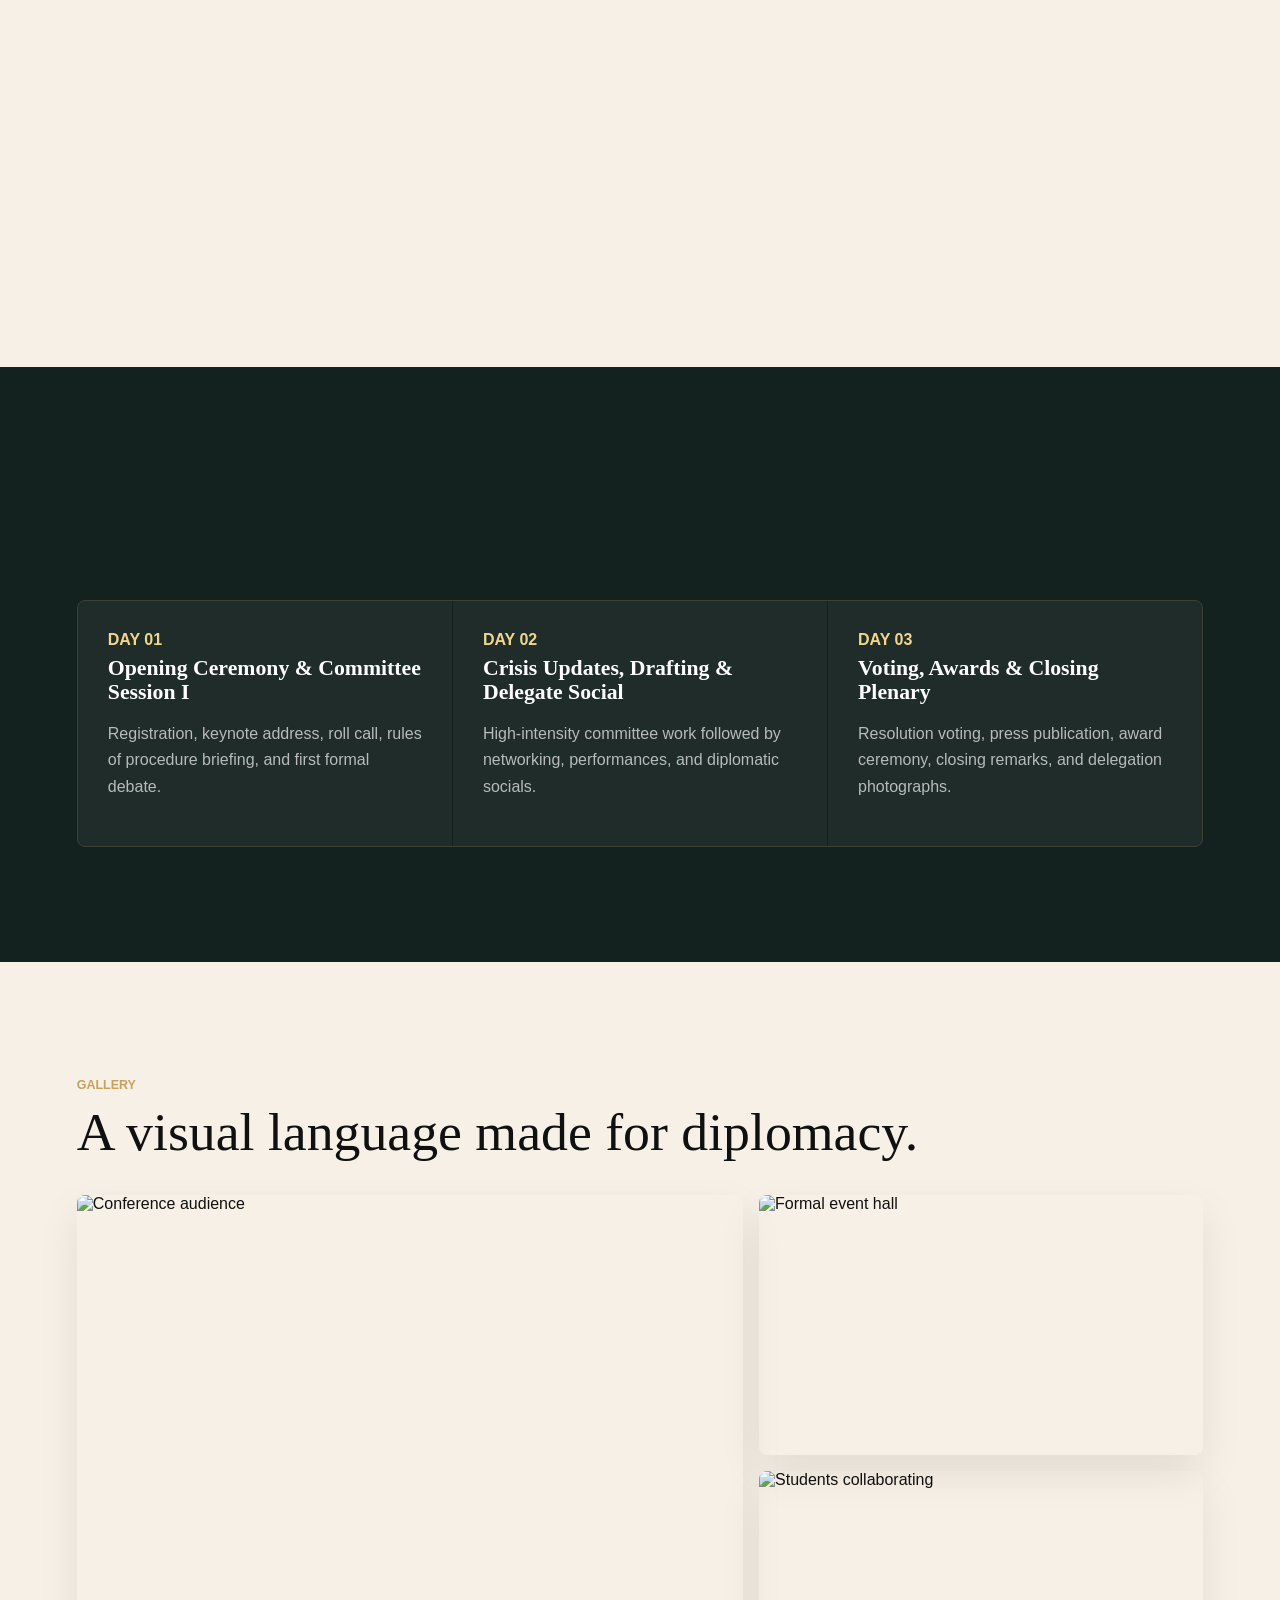
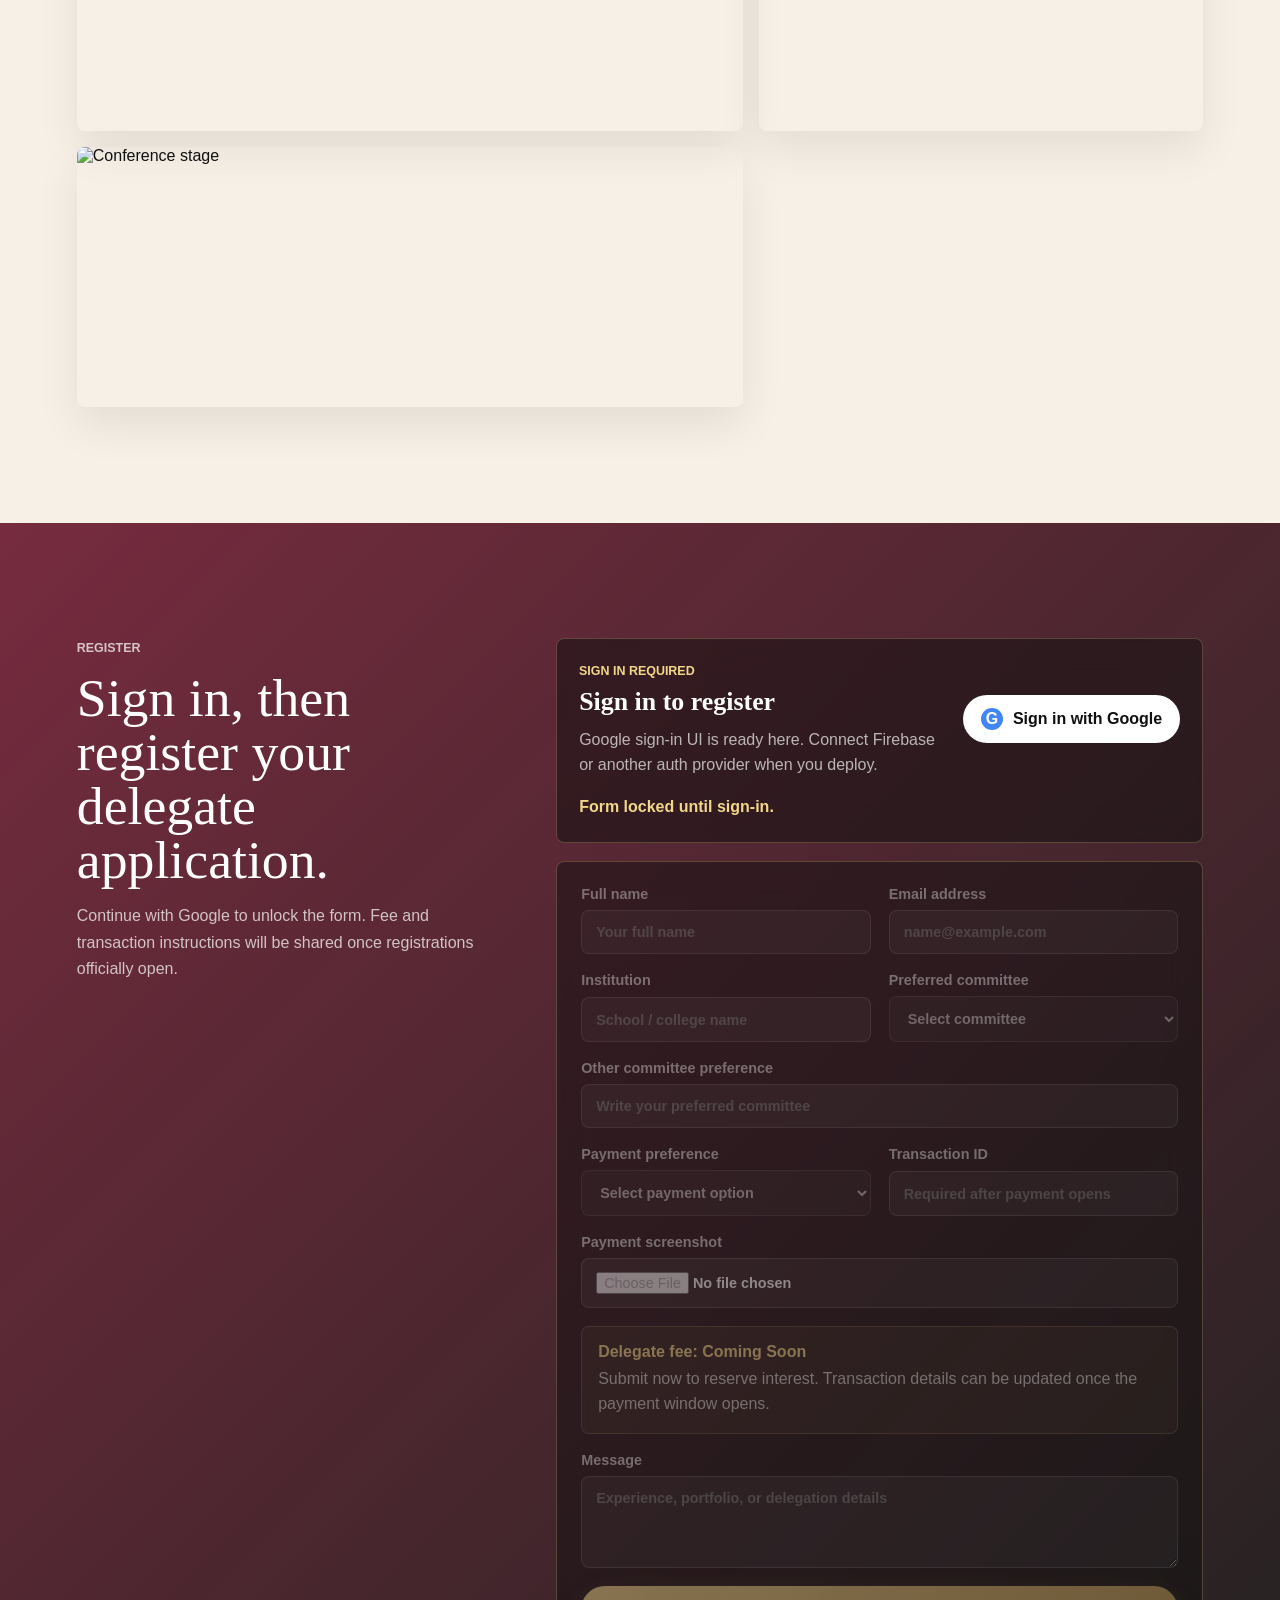
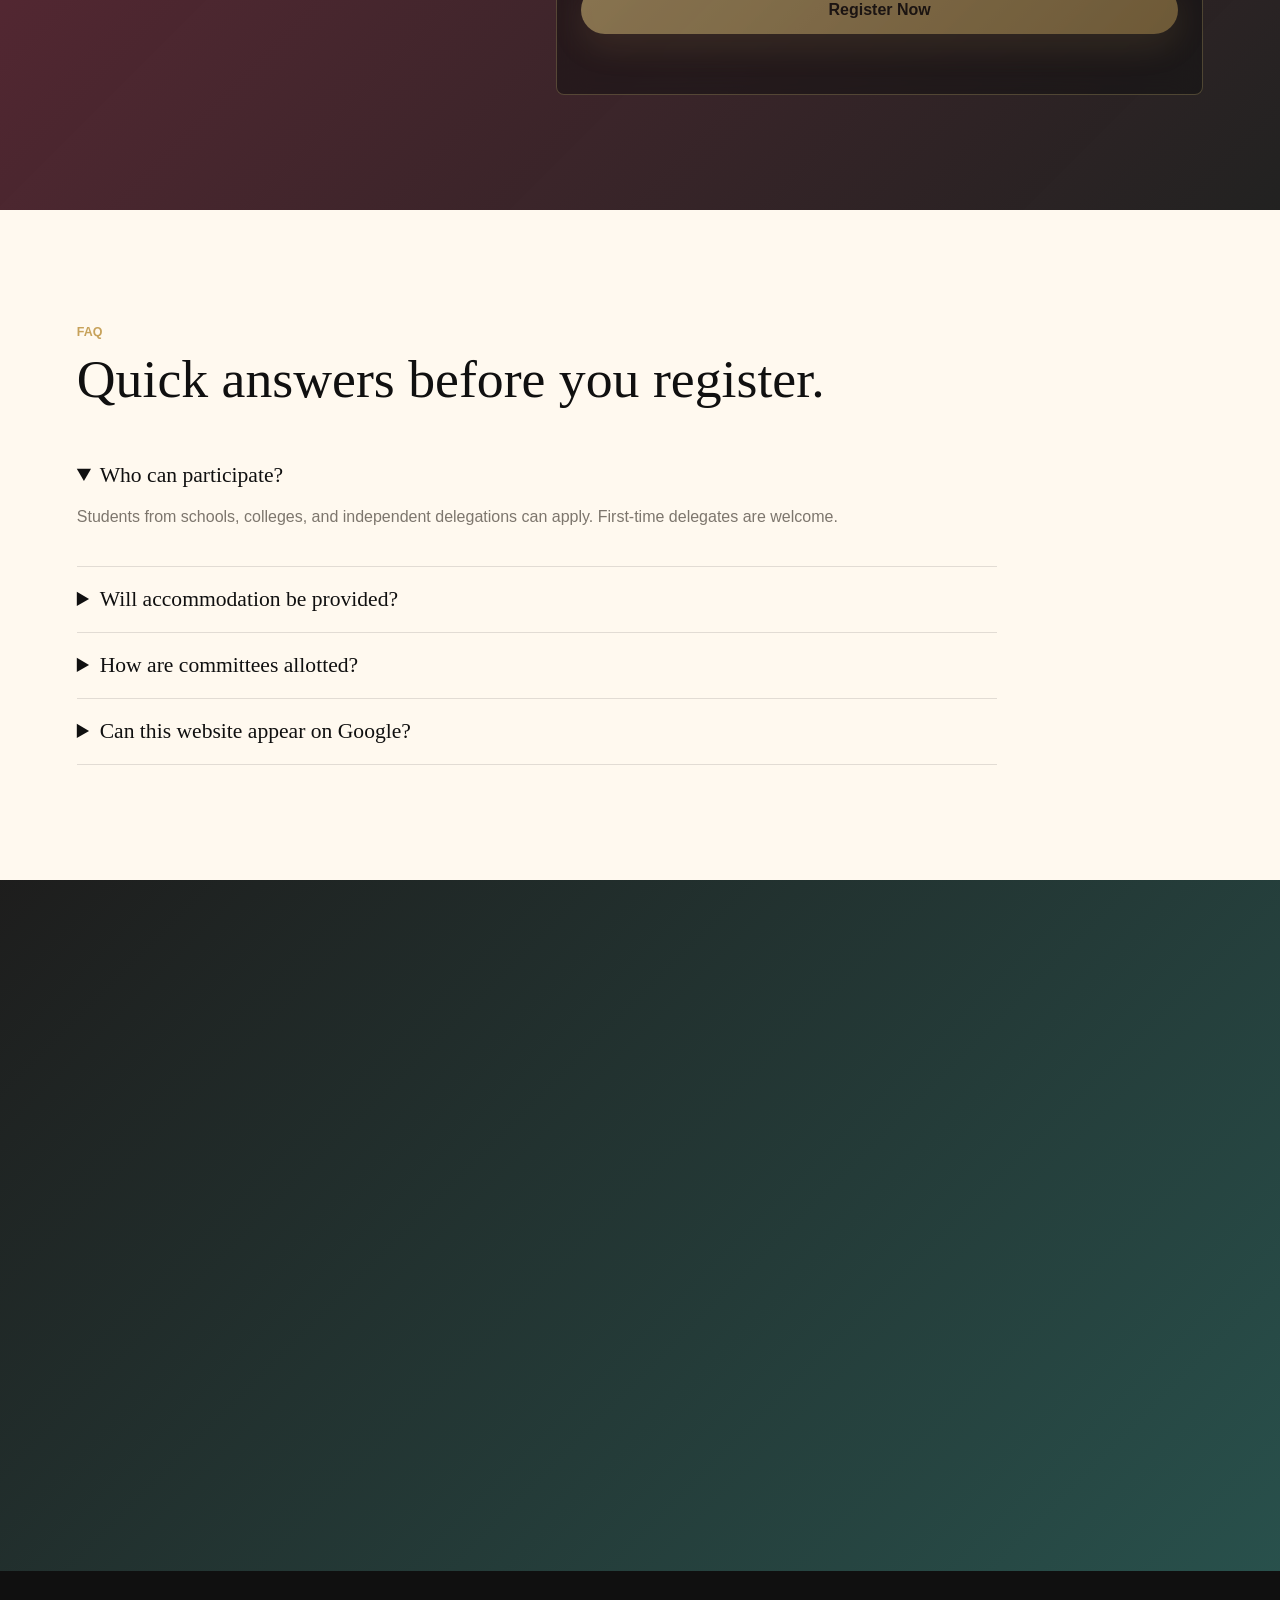
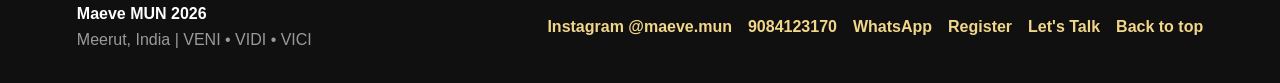
==== commit d1947f67: "Add files via upload" ====
--- a/index.html
+++ b/index.html
@@ -19,8 +19,9 @@
       property="og:image"
       content="https://images.unsplash.com/photo-1523050854058-8df90110c9f1?auto=format&fit=crop&w=1600&q=80"
     />
+    <meta property="og:url" content="https://6a36f218b9fdc40780717011--heroic-valkyrie-a3ca7f.netlify.app/" />
     <meta property="og:type" content="website" />
-    <link rel="canonical" href="https://maevemun.org/" />
+    <link rel="canonical" href="https://6a36f218b9fdc40780717011--heroic-valkyrie-a3ca7f.netlify.app/" />
     <link rel="preconnect" href="https://images.unsplash.com" />
     <link rel="stylesheet" href="styles.css" />
   </head>
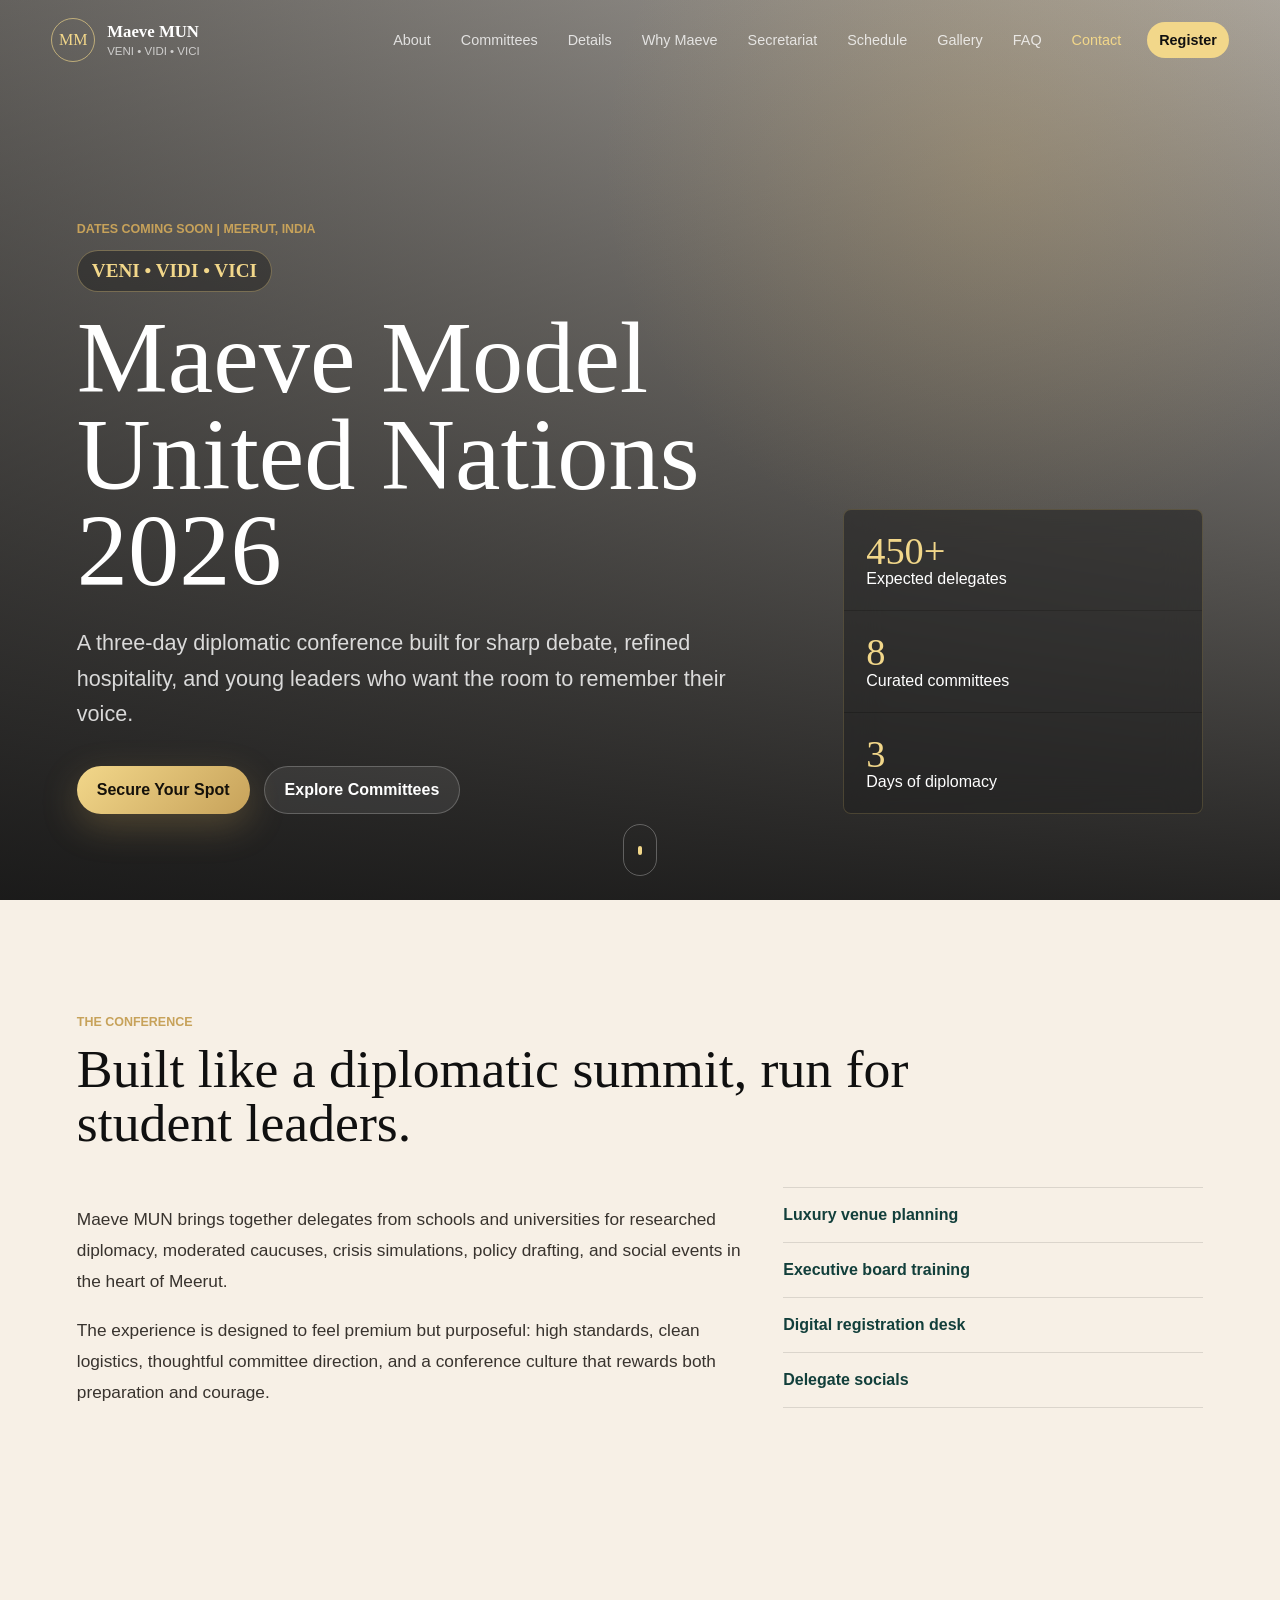
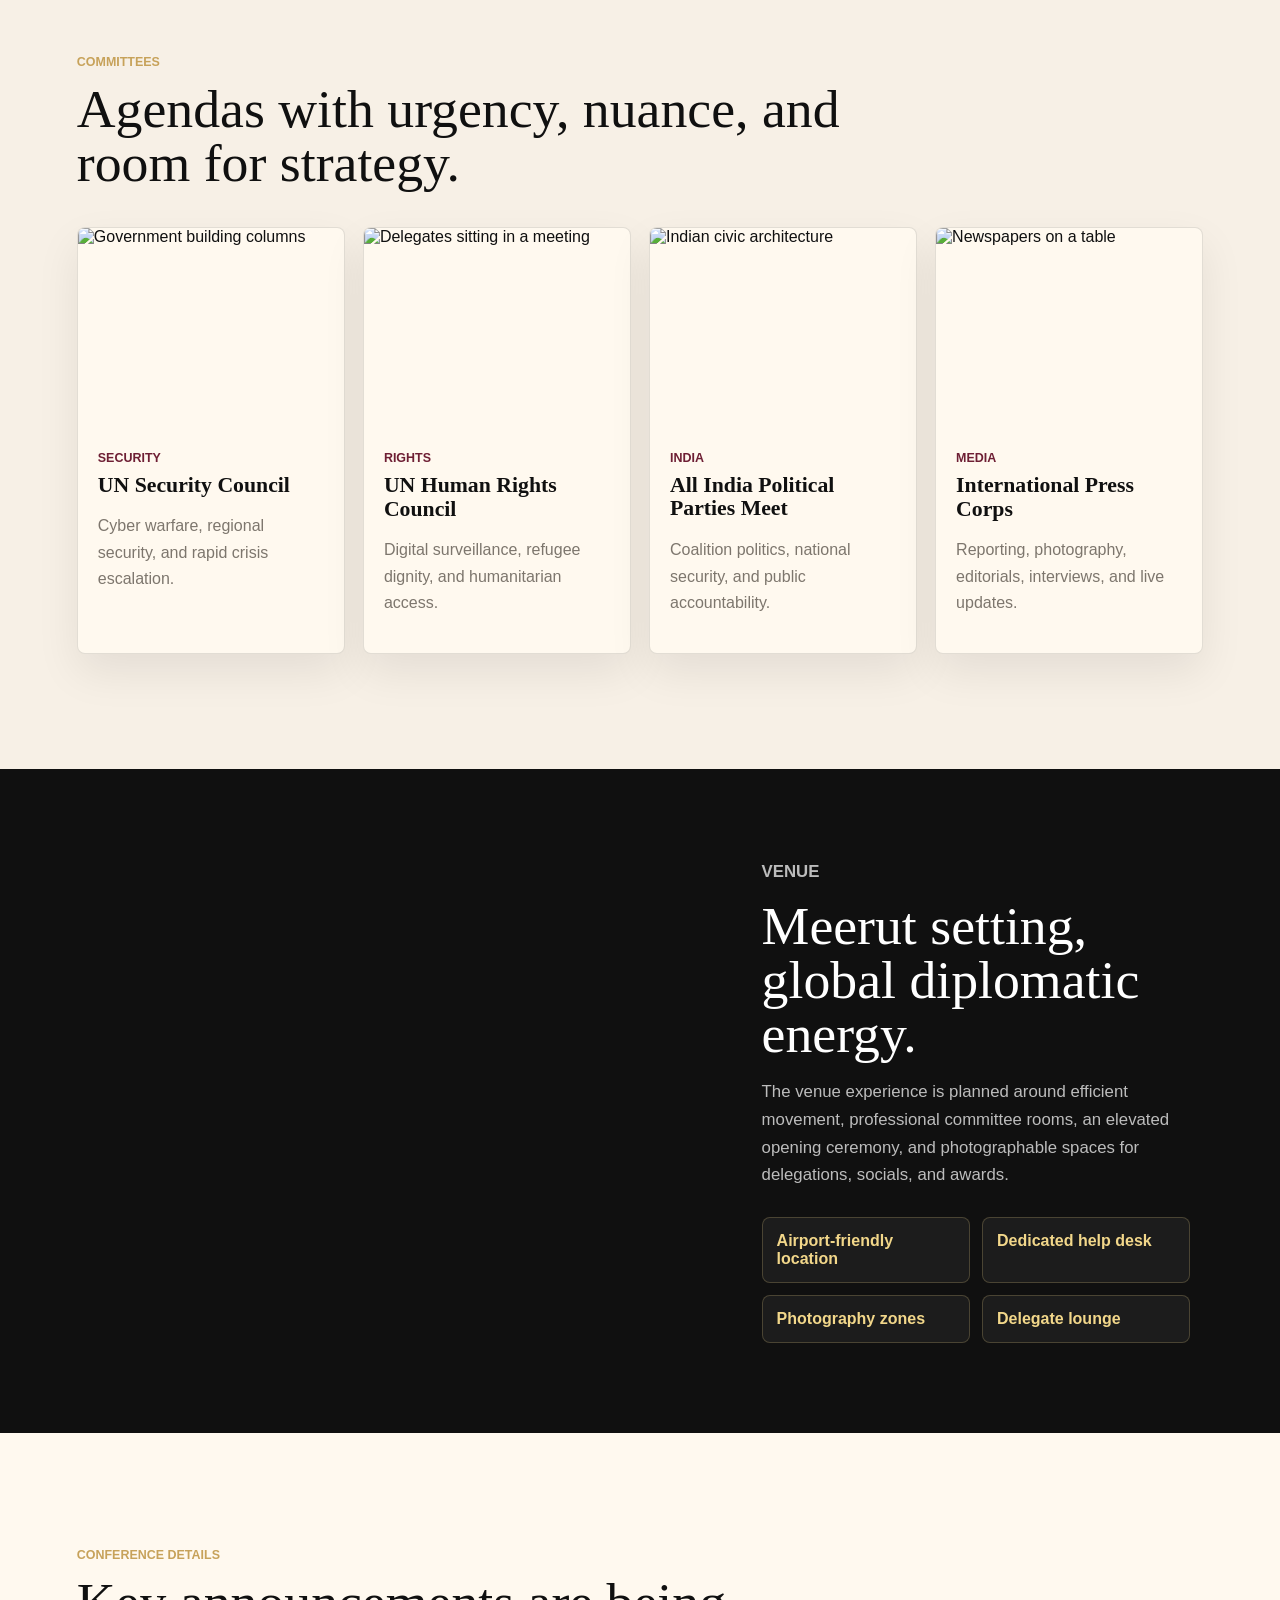
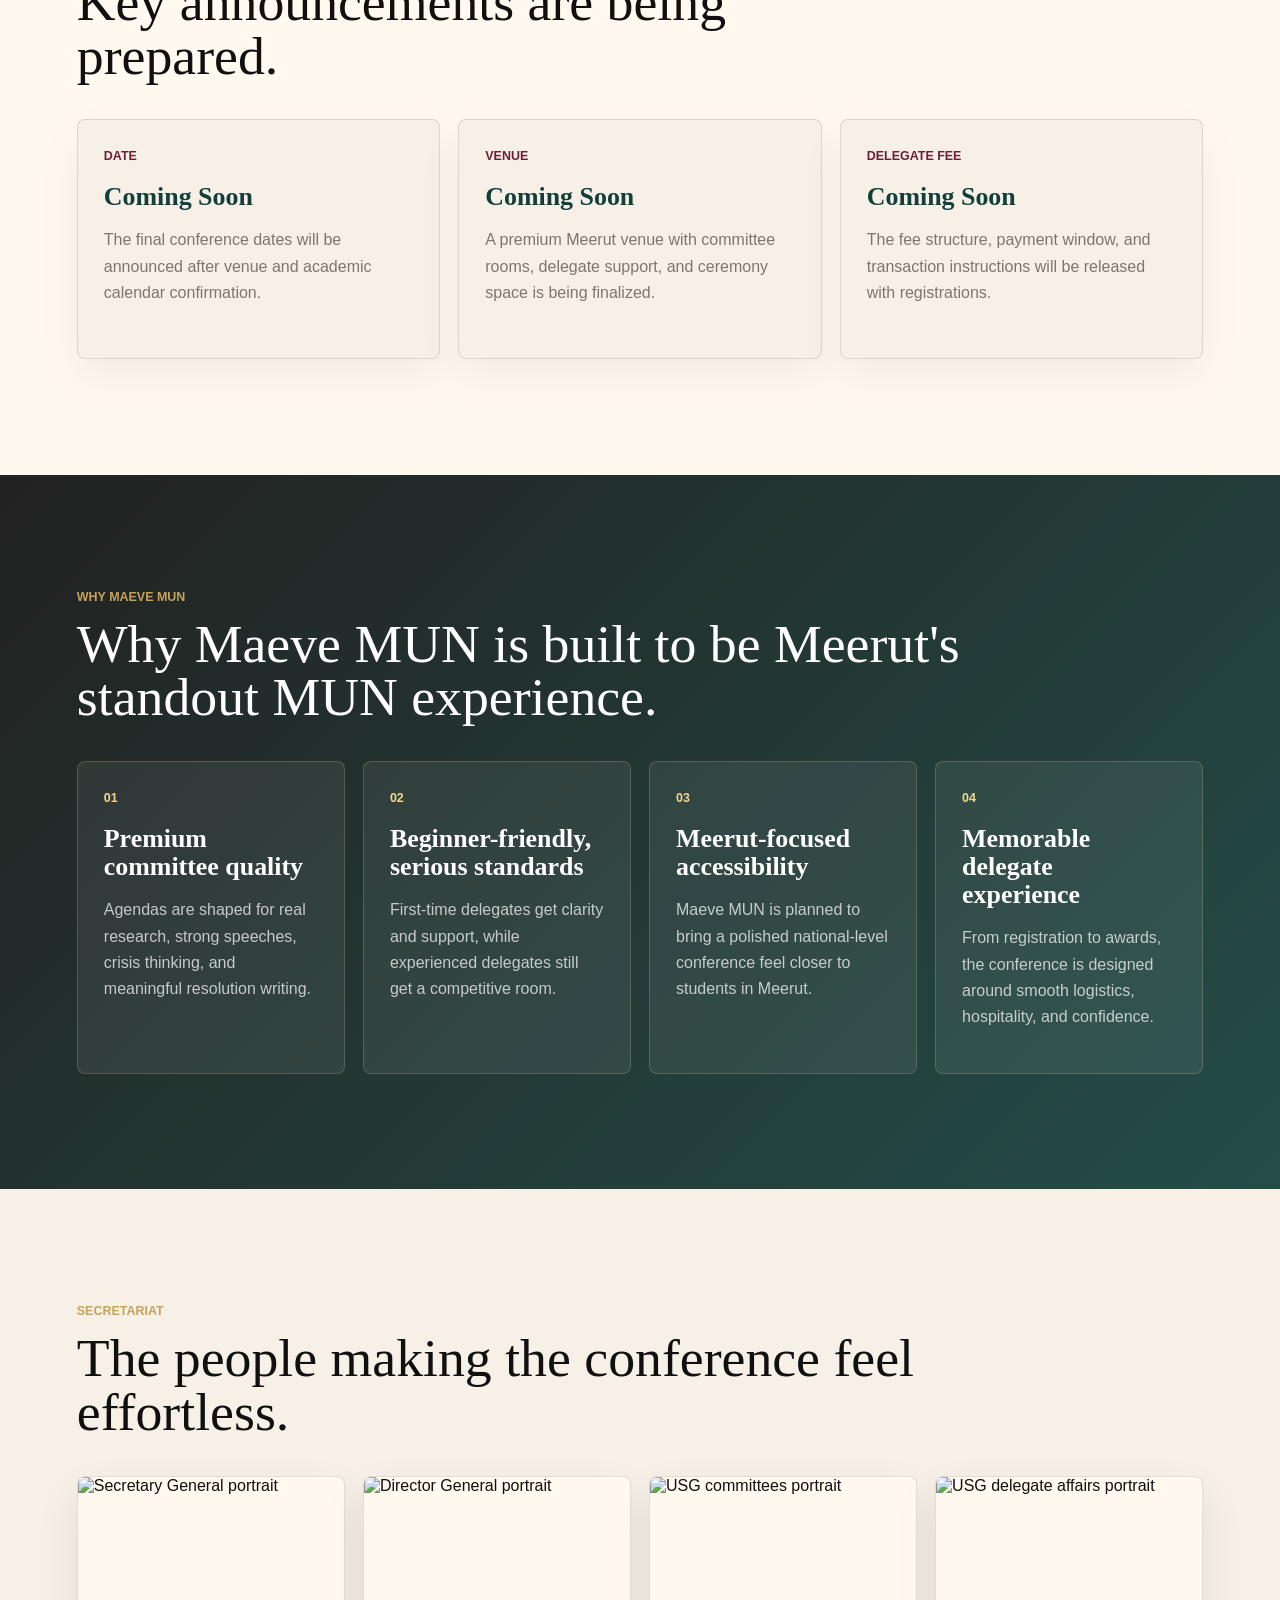
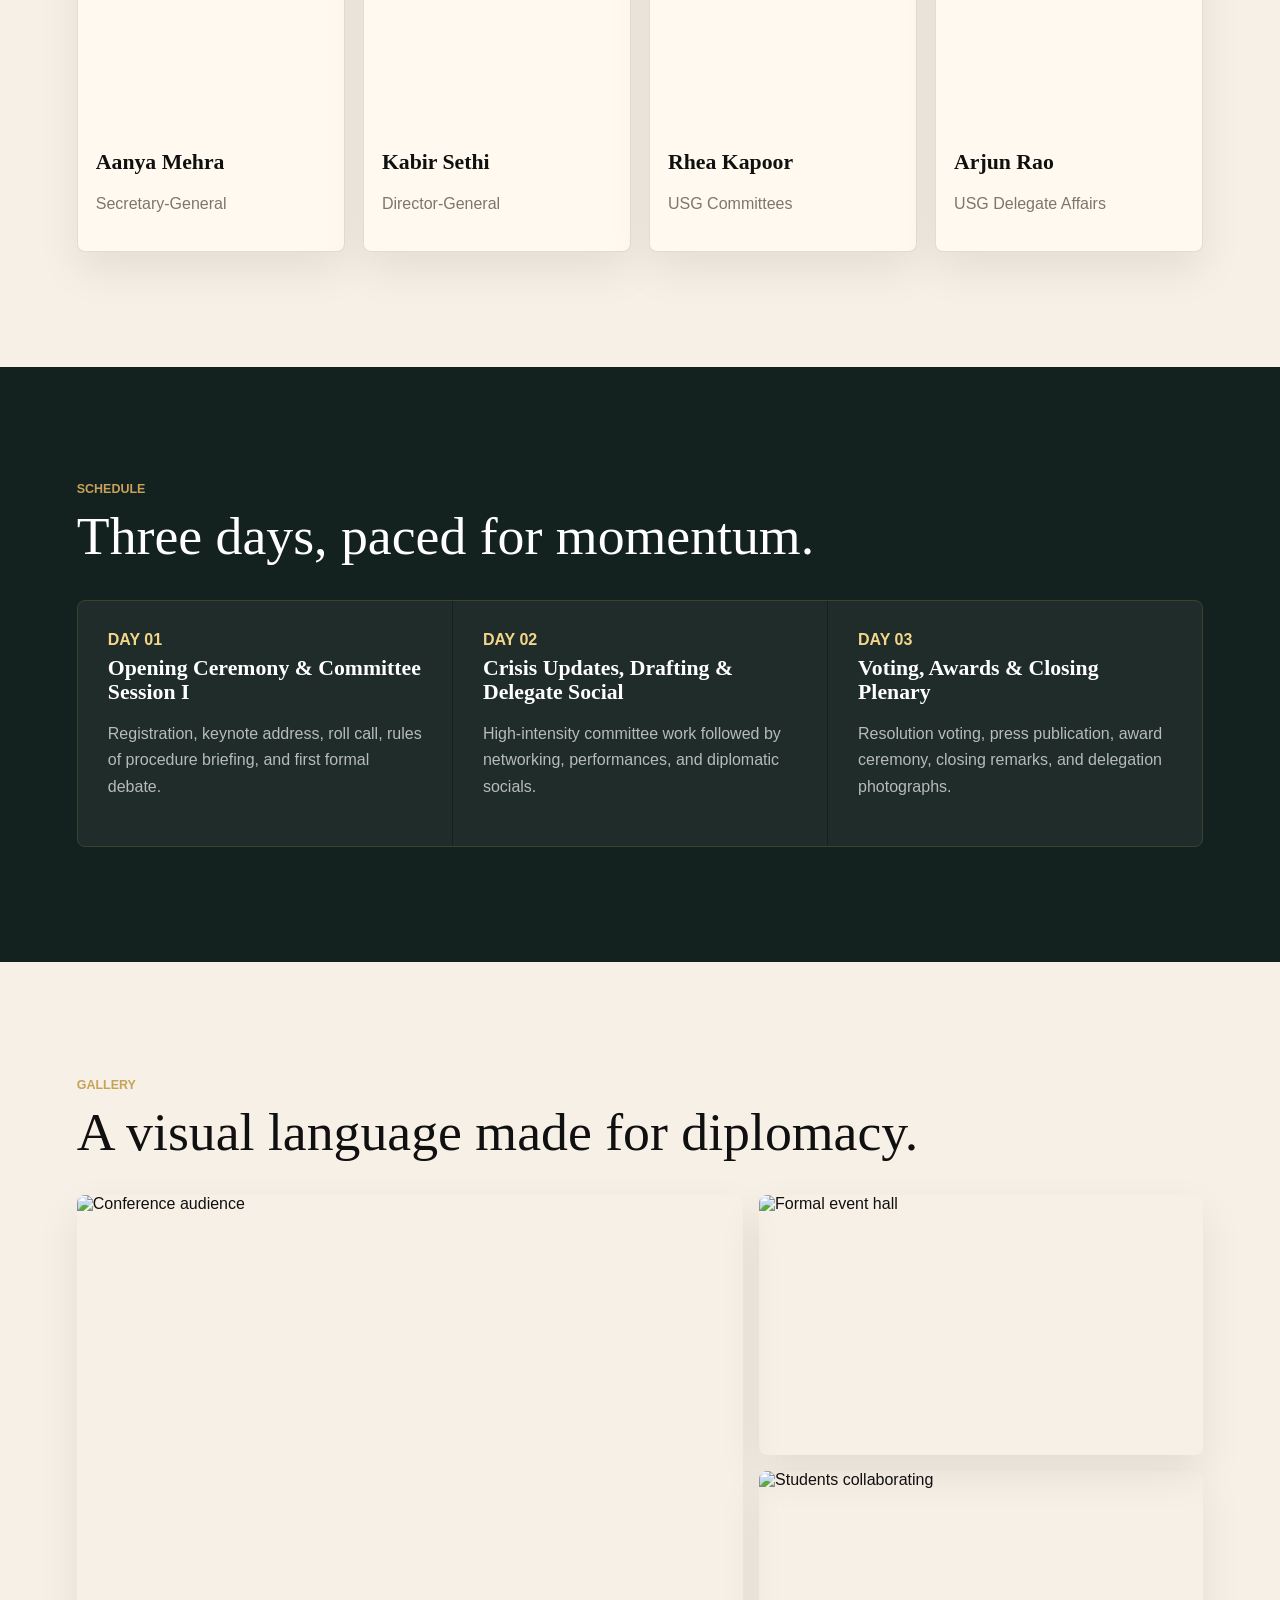
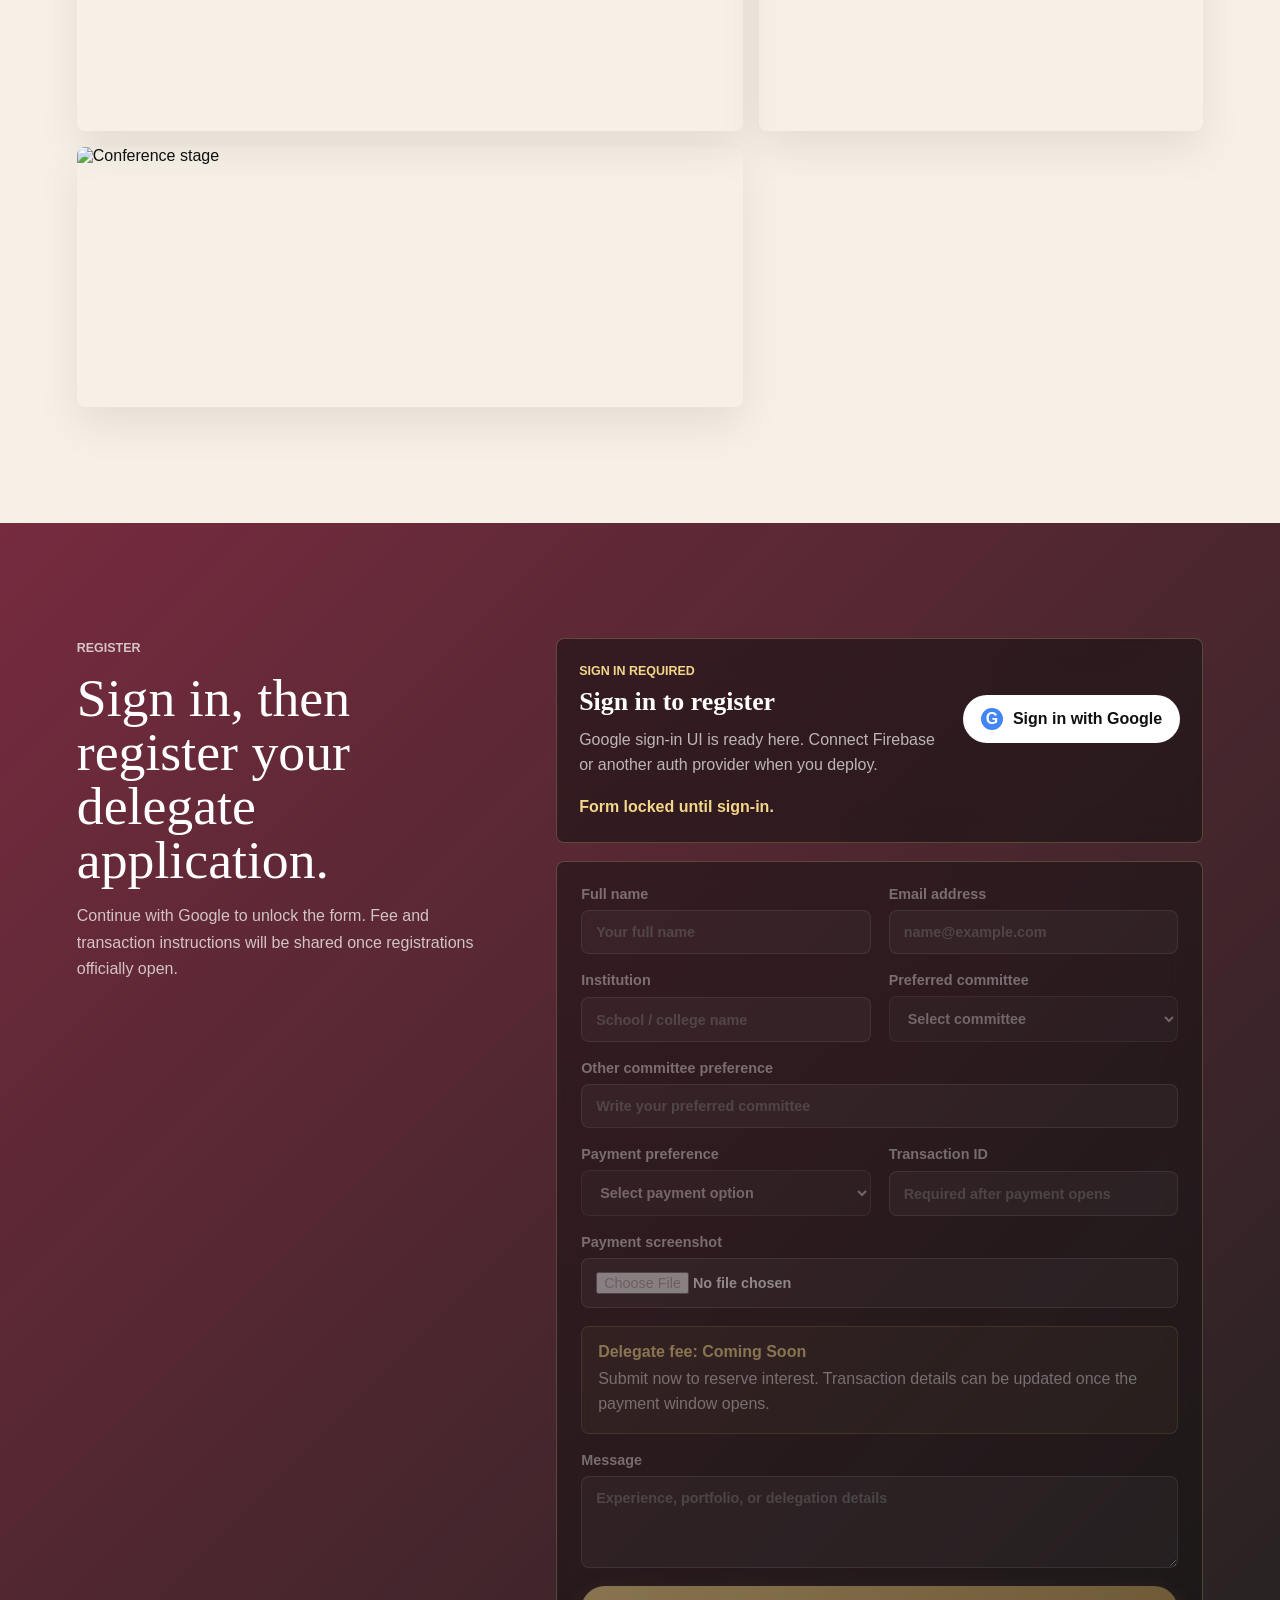
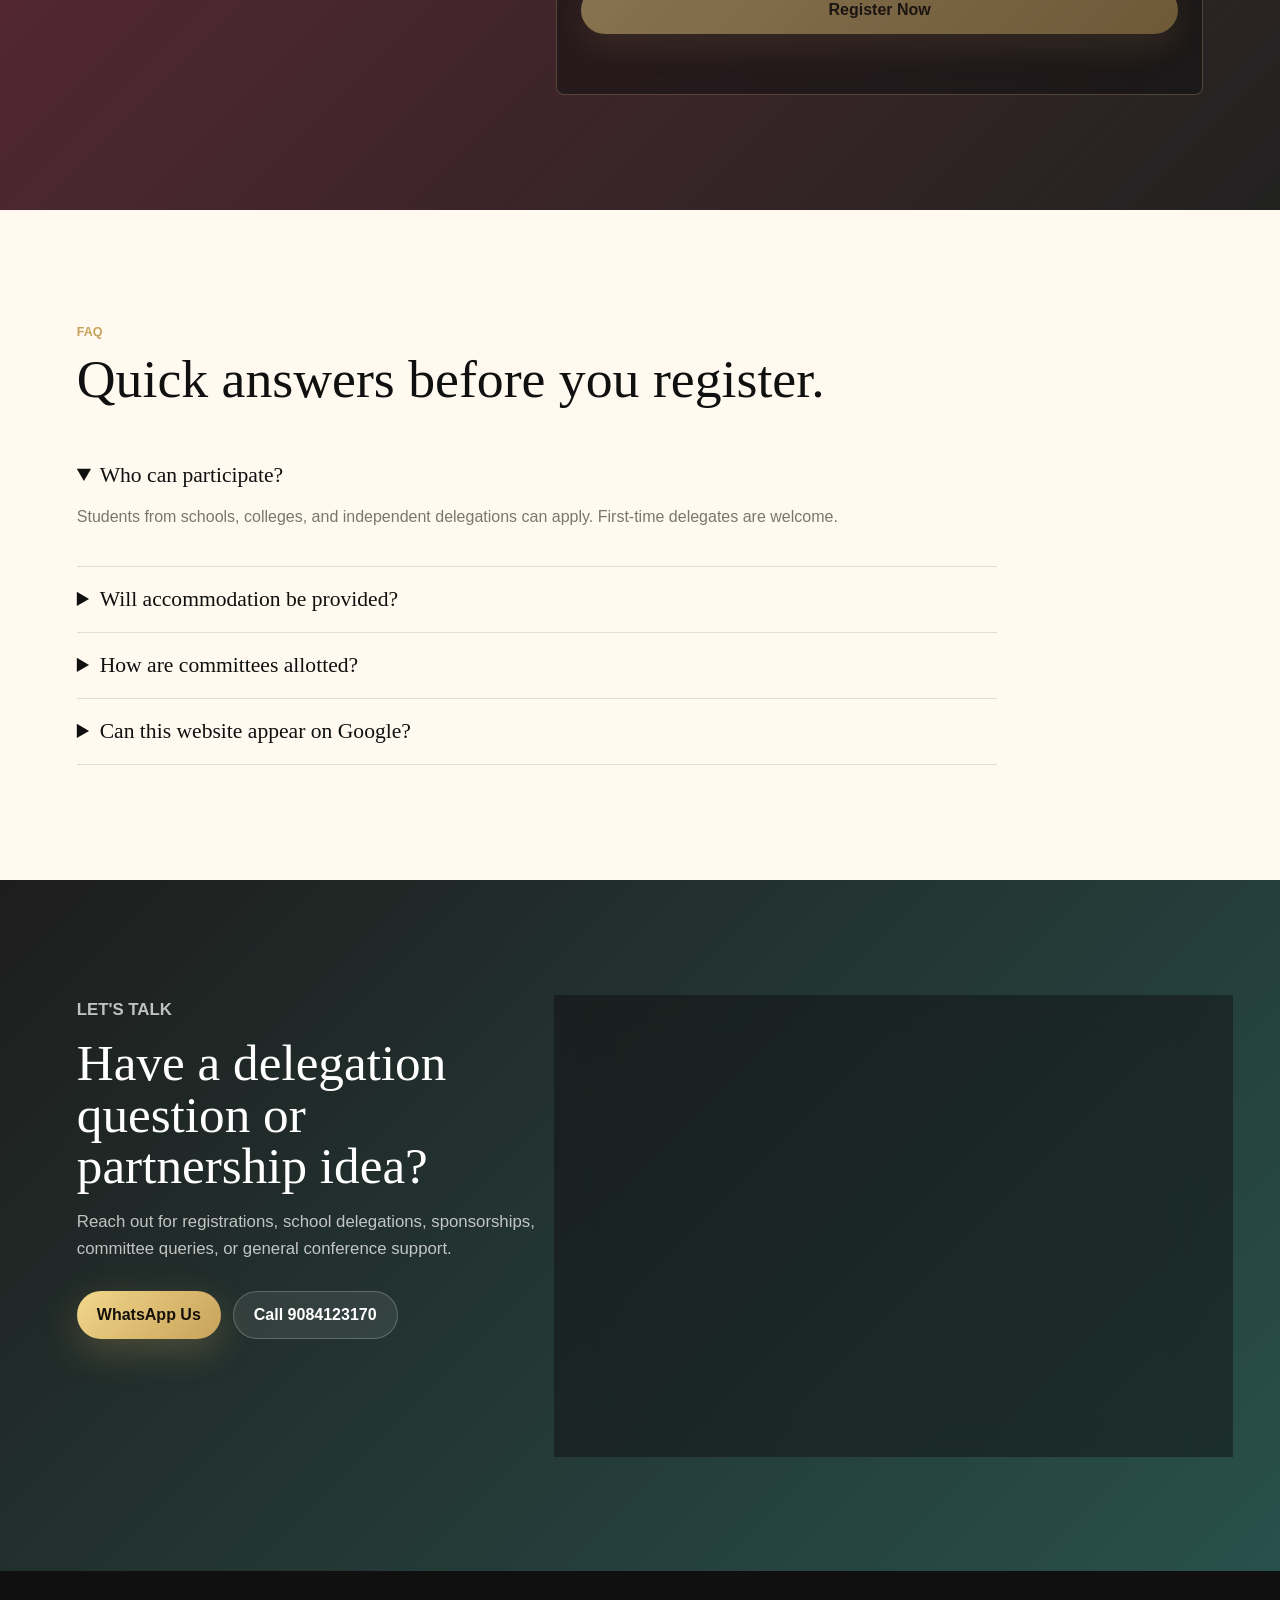
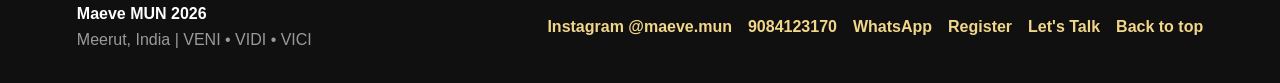
==== commit 6eaf526c: "Add files via upload" ====
--- a/index.html
+++ b/index.html
@@ -19,9 +19,9 @@
       property="og:image"
       content="https://images.unsplash.com/photo-1523050854058-8df90110c9f1?auto=format&fit=crop&w=1600&q=80"
     />
-    <meta property="og:url" content="https://6a36f218b9fdc40780717011--heroic-valkyrie-a3ca7f.netlify.app/" />
+    <meta property="og:url" content="https://heroic-valkyrie-a3ca7f.netlify.app/" />
     <meta property="og:type" content="website" />
-    <link rel="canonical" href="https://6a36f218b9fdc40780717011--heroic-valkyrie-a3ca7f.netlify.app/" />
+    <link rel="canonical" href="https://heroic-valkyrie-a3ca7f.netlify.app/" />
     <link rel="preconnect" href="https://images.unsplash.com" />
     <link rel="stylesheet" href="styles.css" />
   </head>
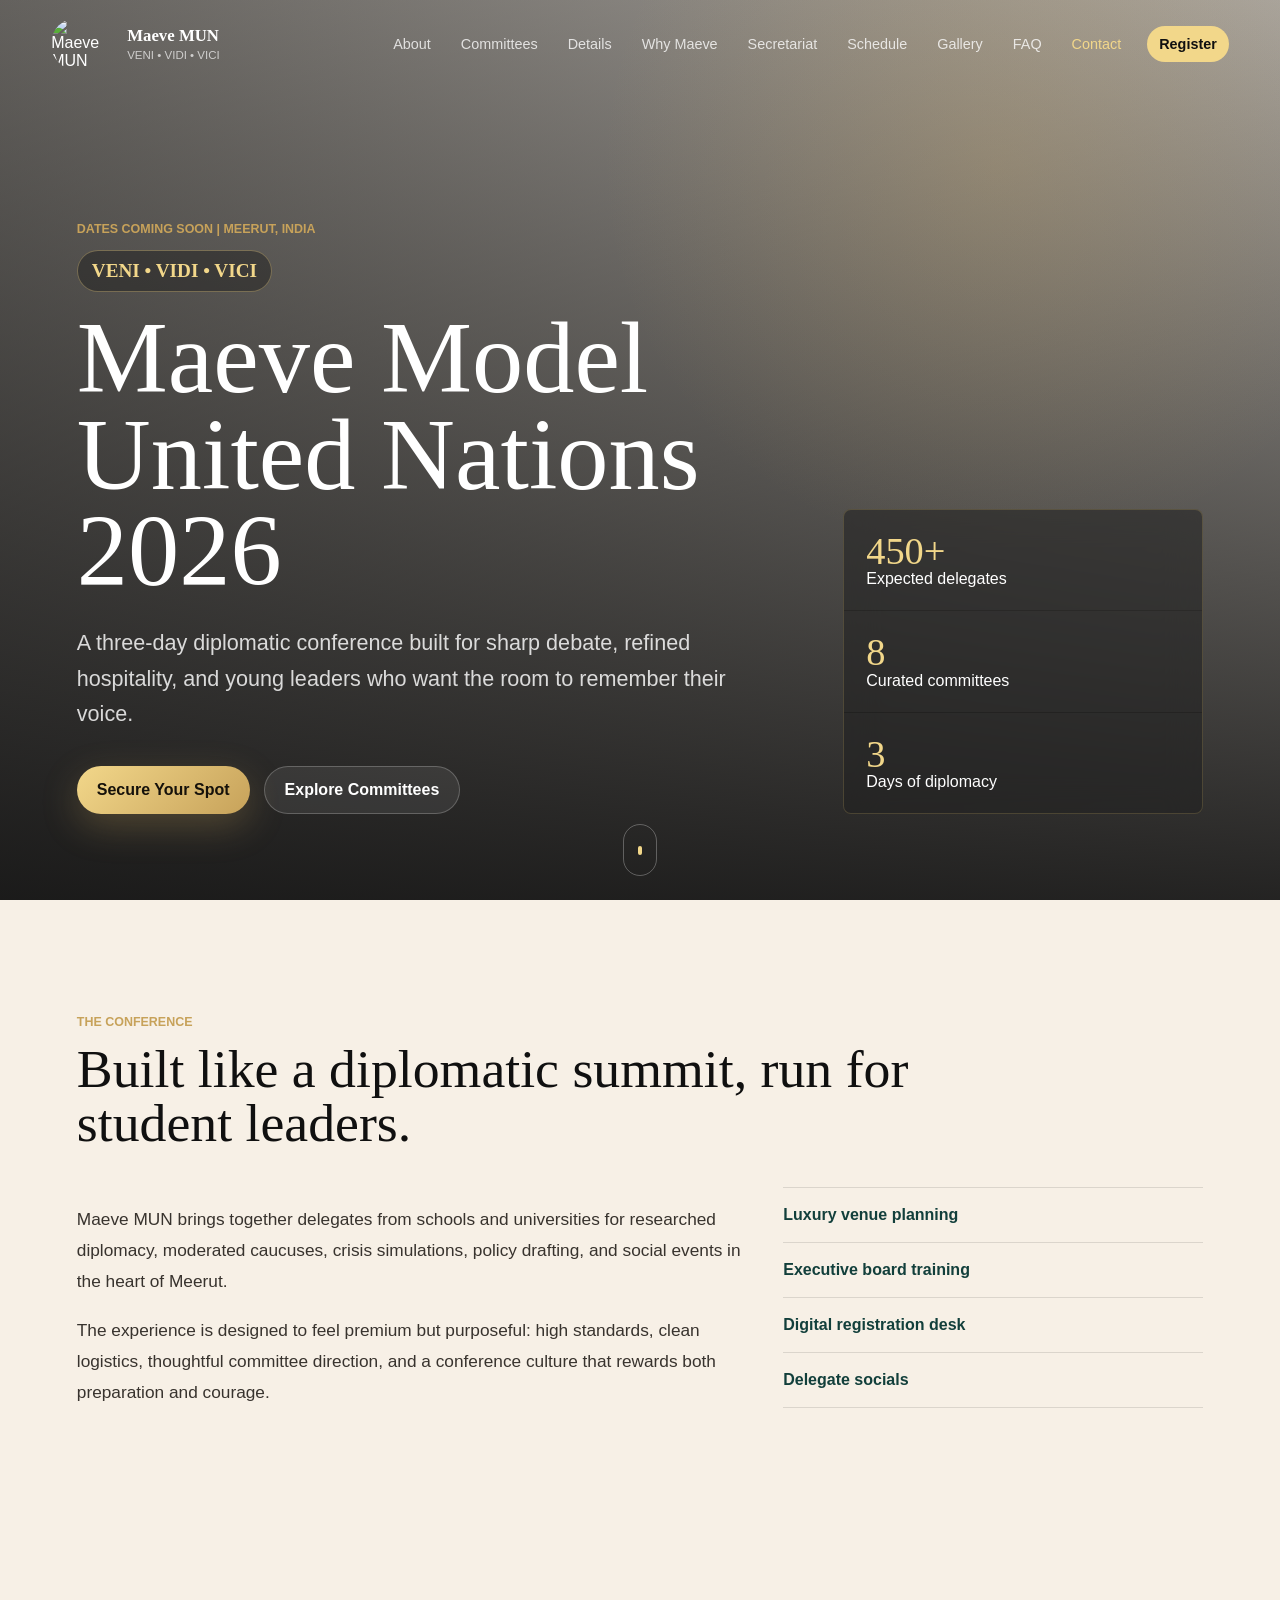
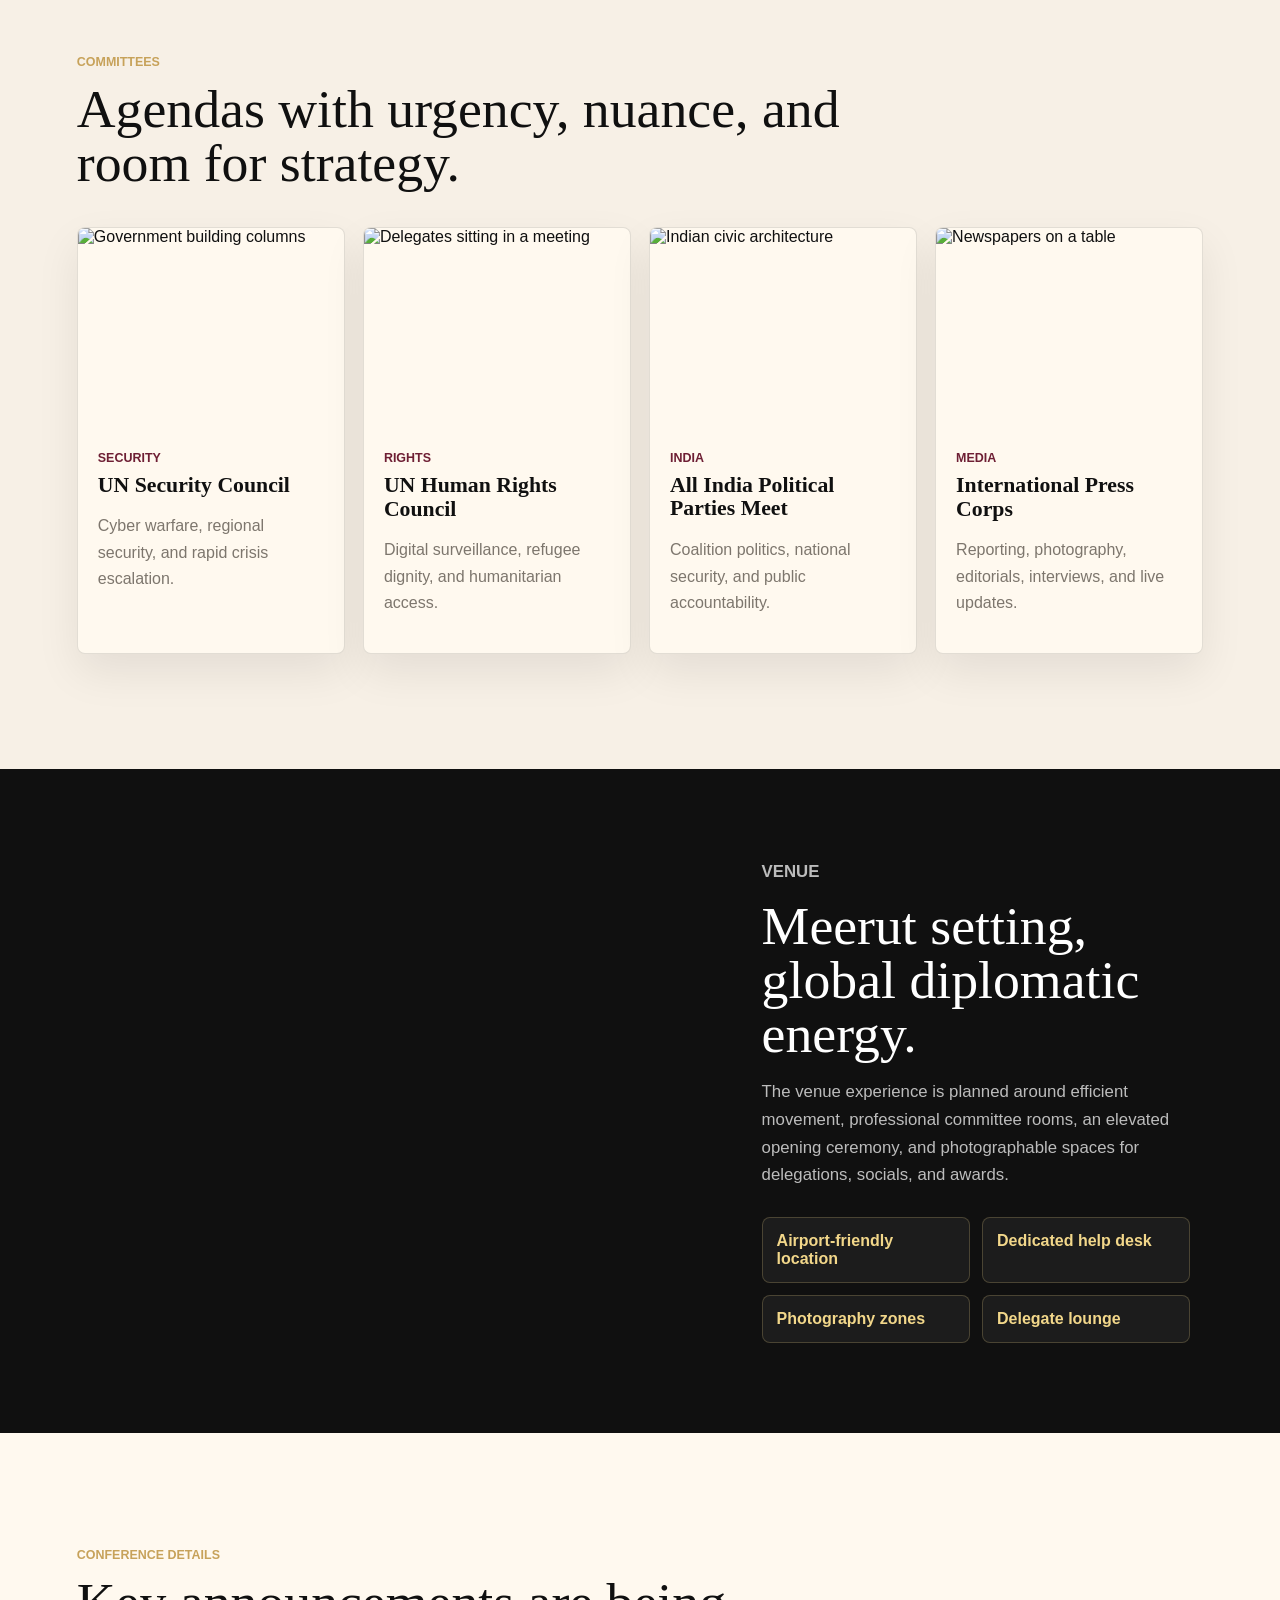
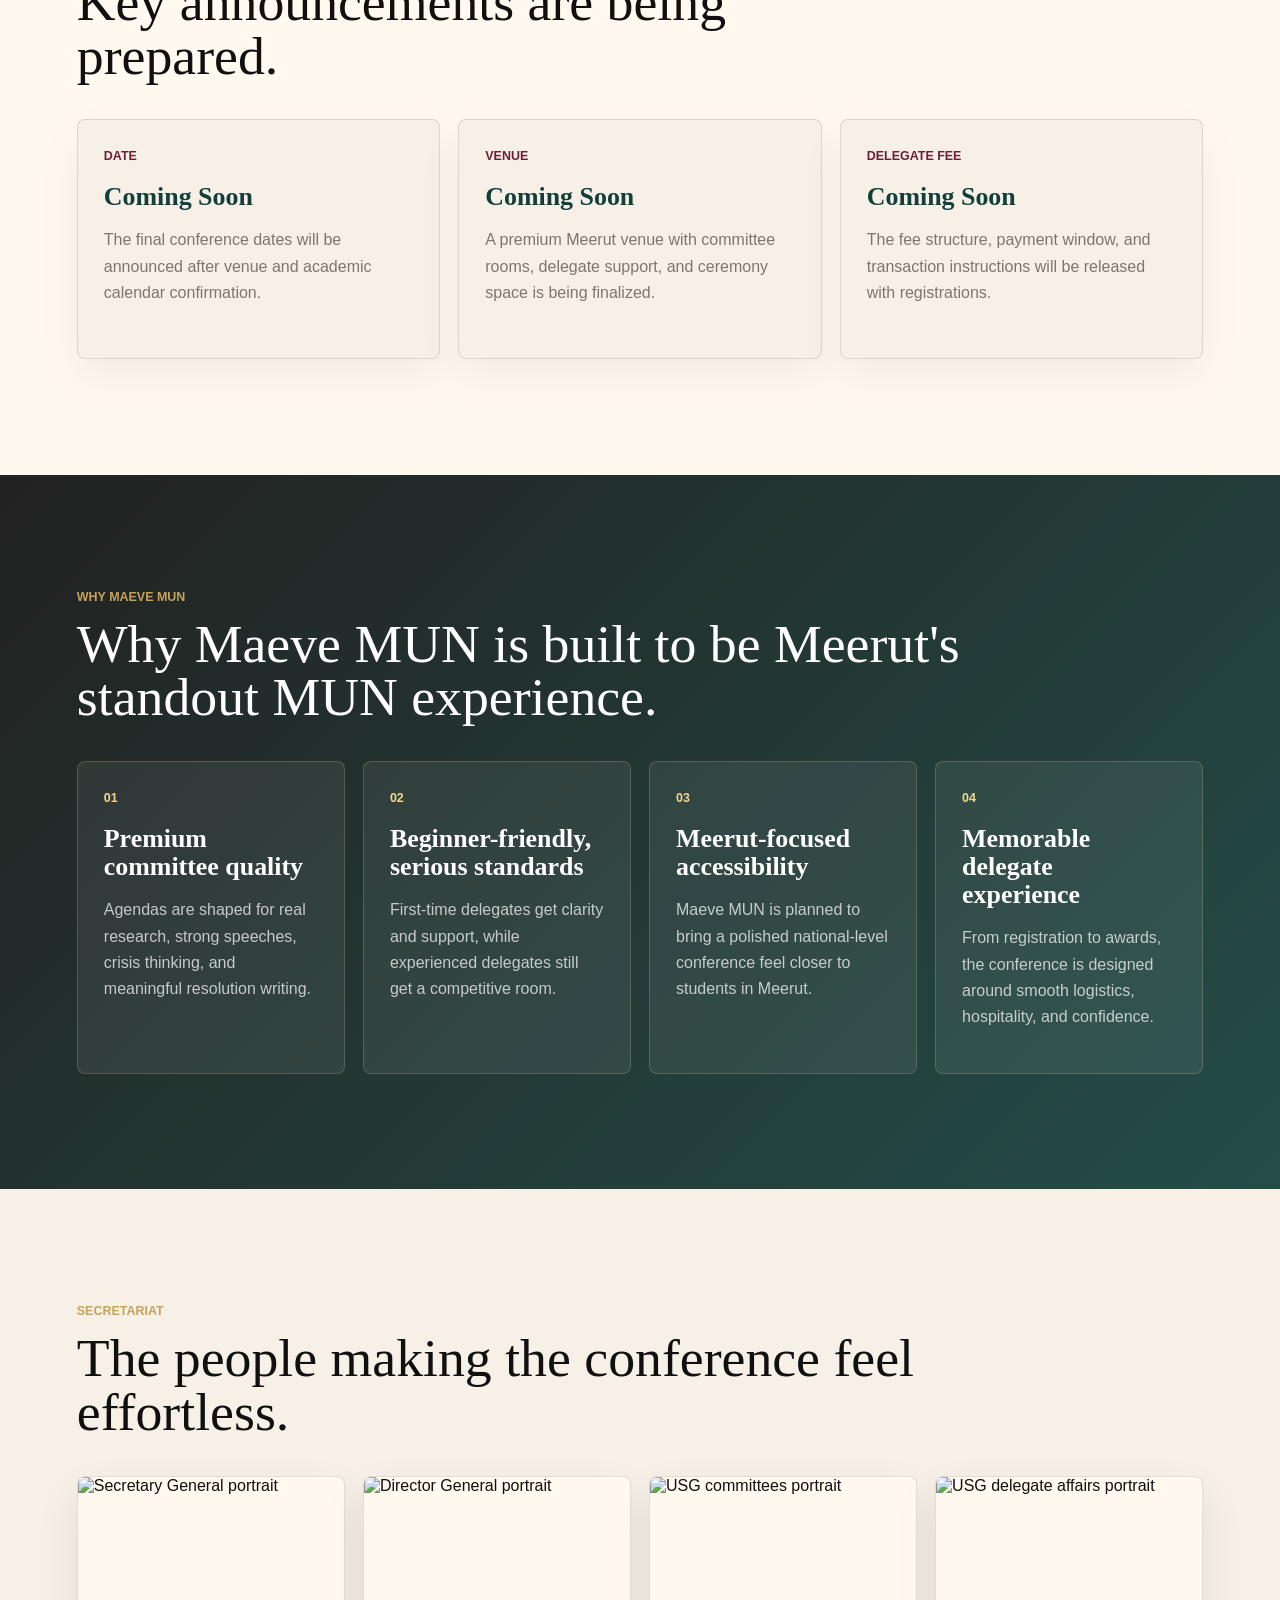
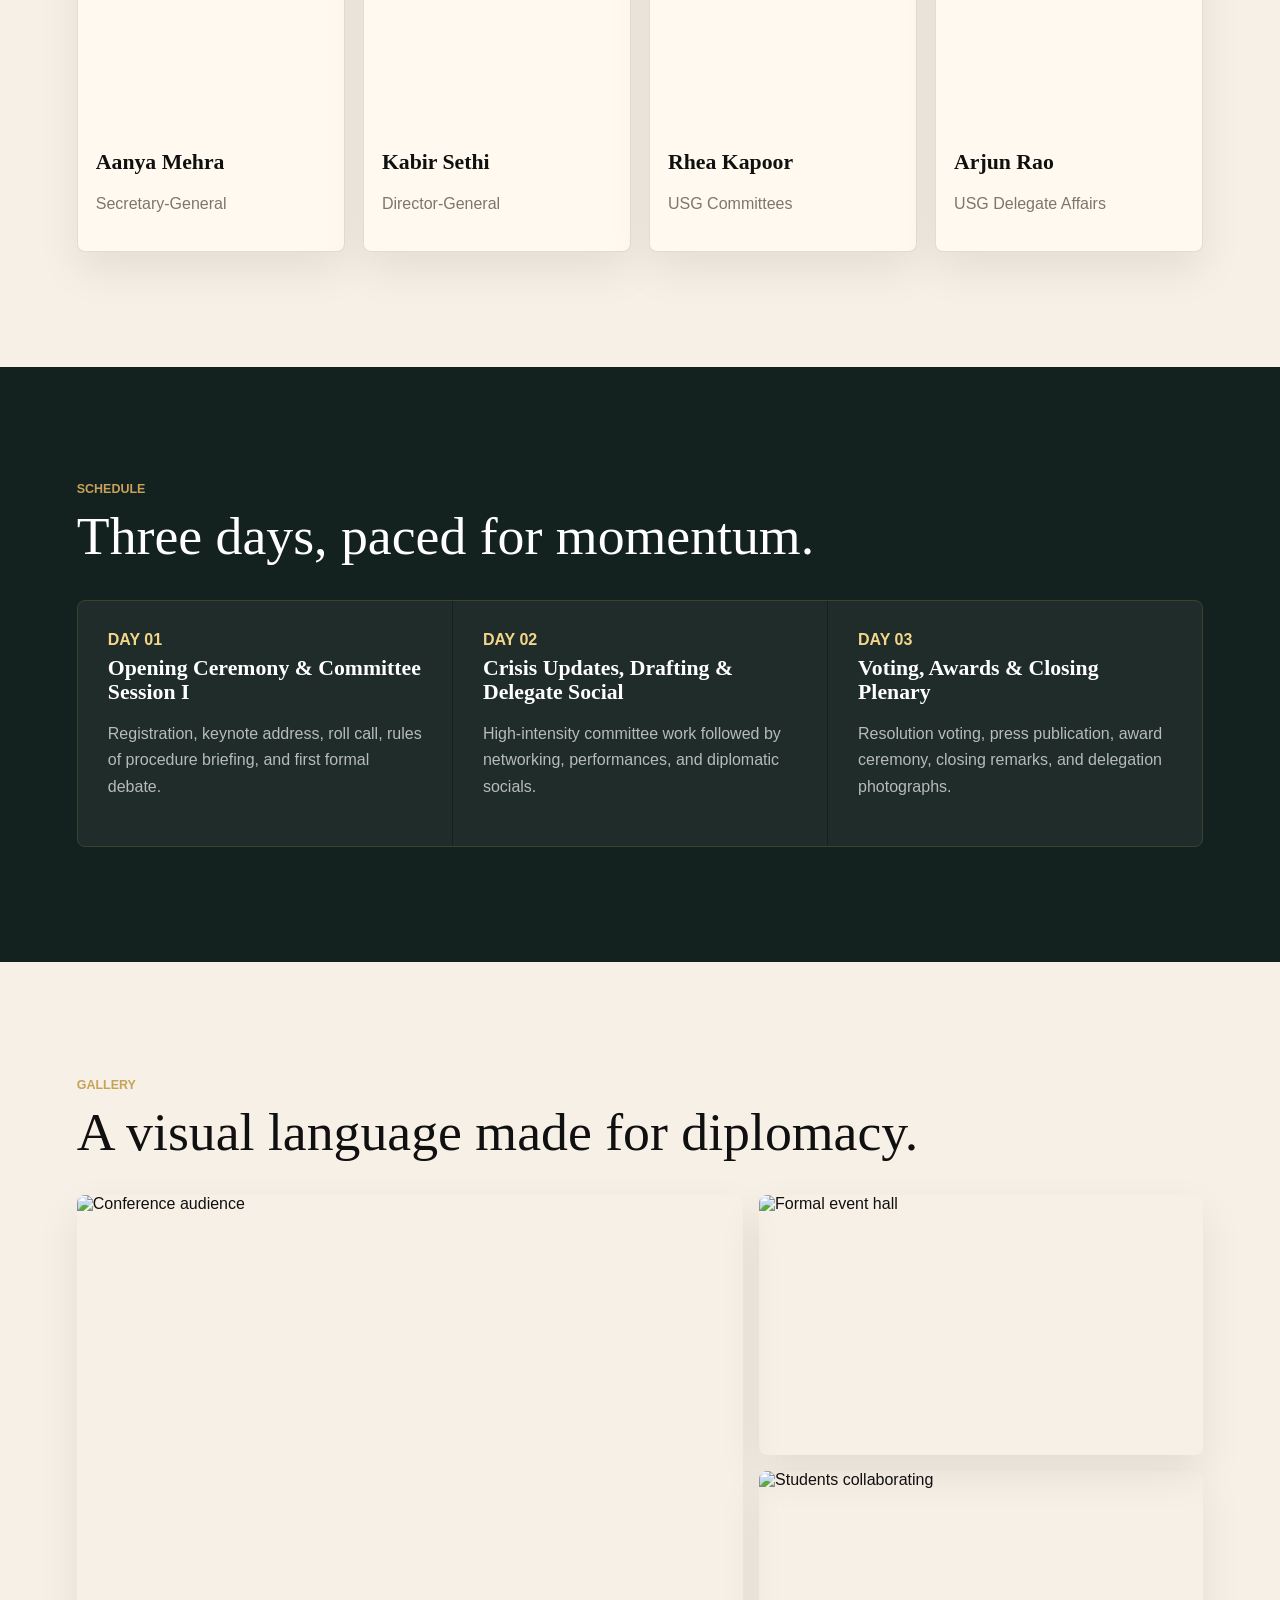
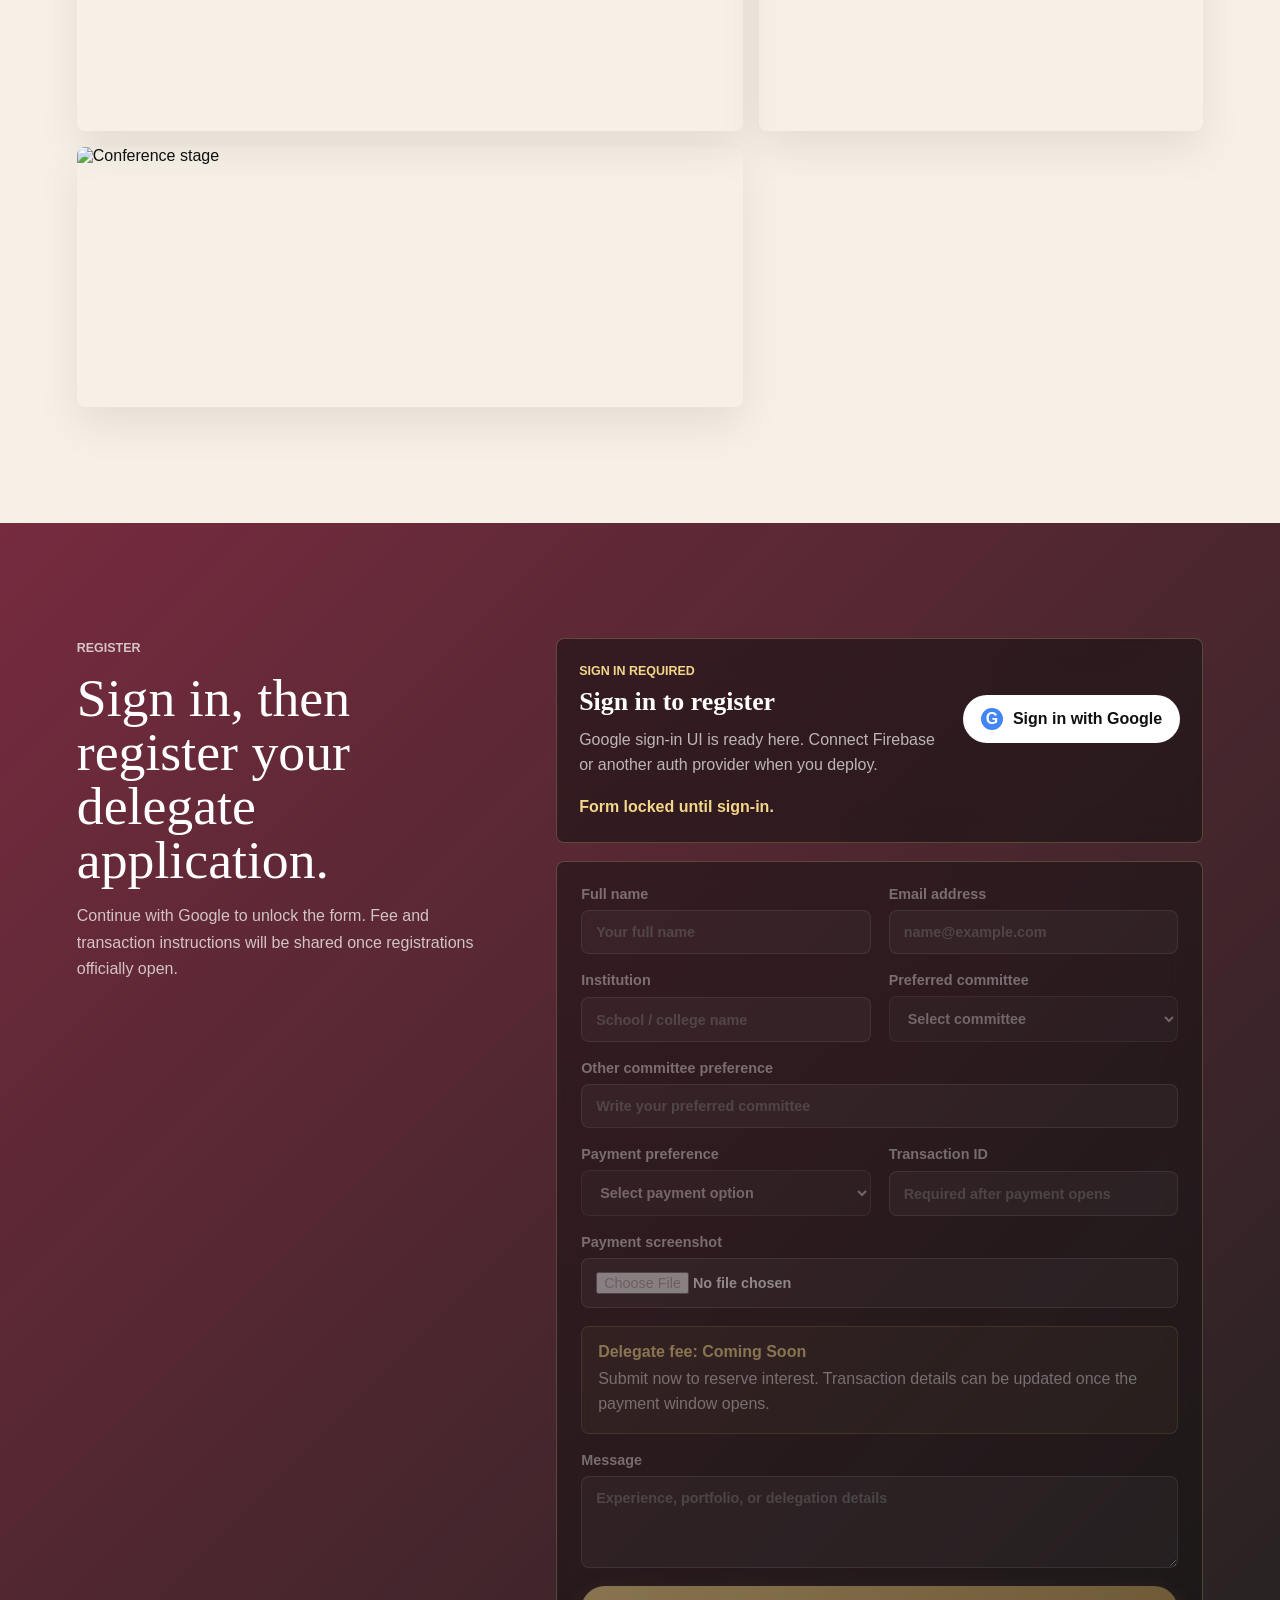
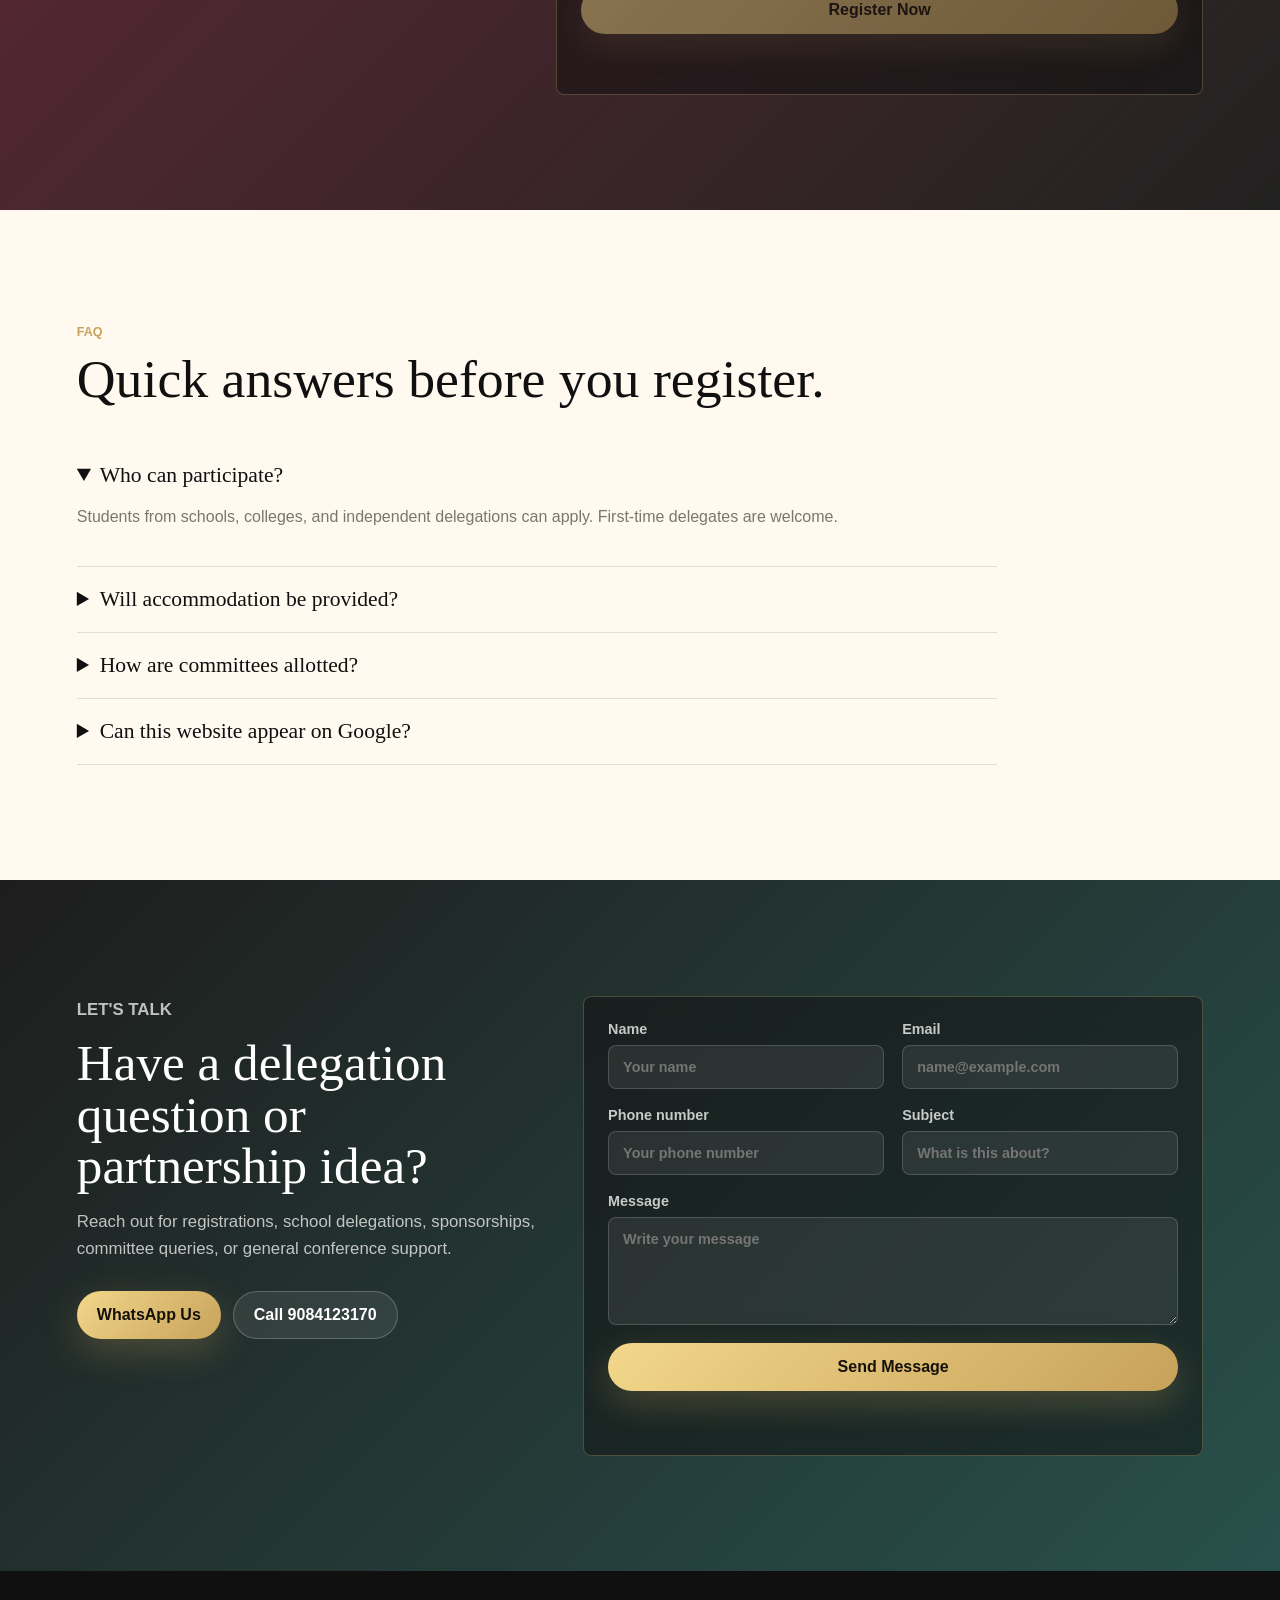
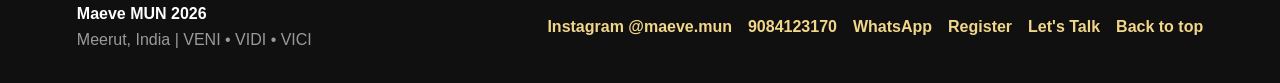
==== commit b924001b: "Add files via upload" ====
--- a/index.html
+++ b/index.html
@@ -23,6 +23,10 @@
     <meta property="og:type" content="website" />
     <link rel="canonical" href="https://heroic-valkyrie-a3ca7f.netlify.app/" />
     <link rel="preconnect" href="https://images.unsplash.com" />
+    
+    <link rel="icon" type="image/jpeg" href="images/logo.jpg" />
+    <link rel="apple-touch-icon" href="images/logo.jpg" />
+
     <link rel="stylesheet" href="styles.css" />
   </head>
   <body>
@@ -33,7 +37,8 @@
 
     <header class="site-header" data-header>
       <a class="brand" href="#home" aria-label="Maeve MUN home">
-        <span class="brand-seal">MM</span>
+        <!-- <span class="brand-seal">MM</span> -->
+        <img src="images/logo.jpg" alt="Maeve MUN Logo" class="brand-logo">
         <span>
           <strong>Maeve MUN</strong>
           <small>VENI • VIDI • VICI</small>
--- a/styles.css
+++ b/styles.css
@@ -1185,3 +1185,10 @@
     transition-duration: 0.01ms !important;
   }
 }
+.brand-logo {
+  width: 52px;
+  height: 52px;
+  border-radius: 50%;
+  object-fit: cover;
+  margin-right: 12px;
+}
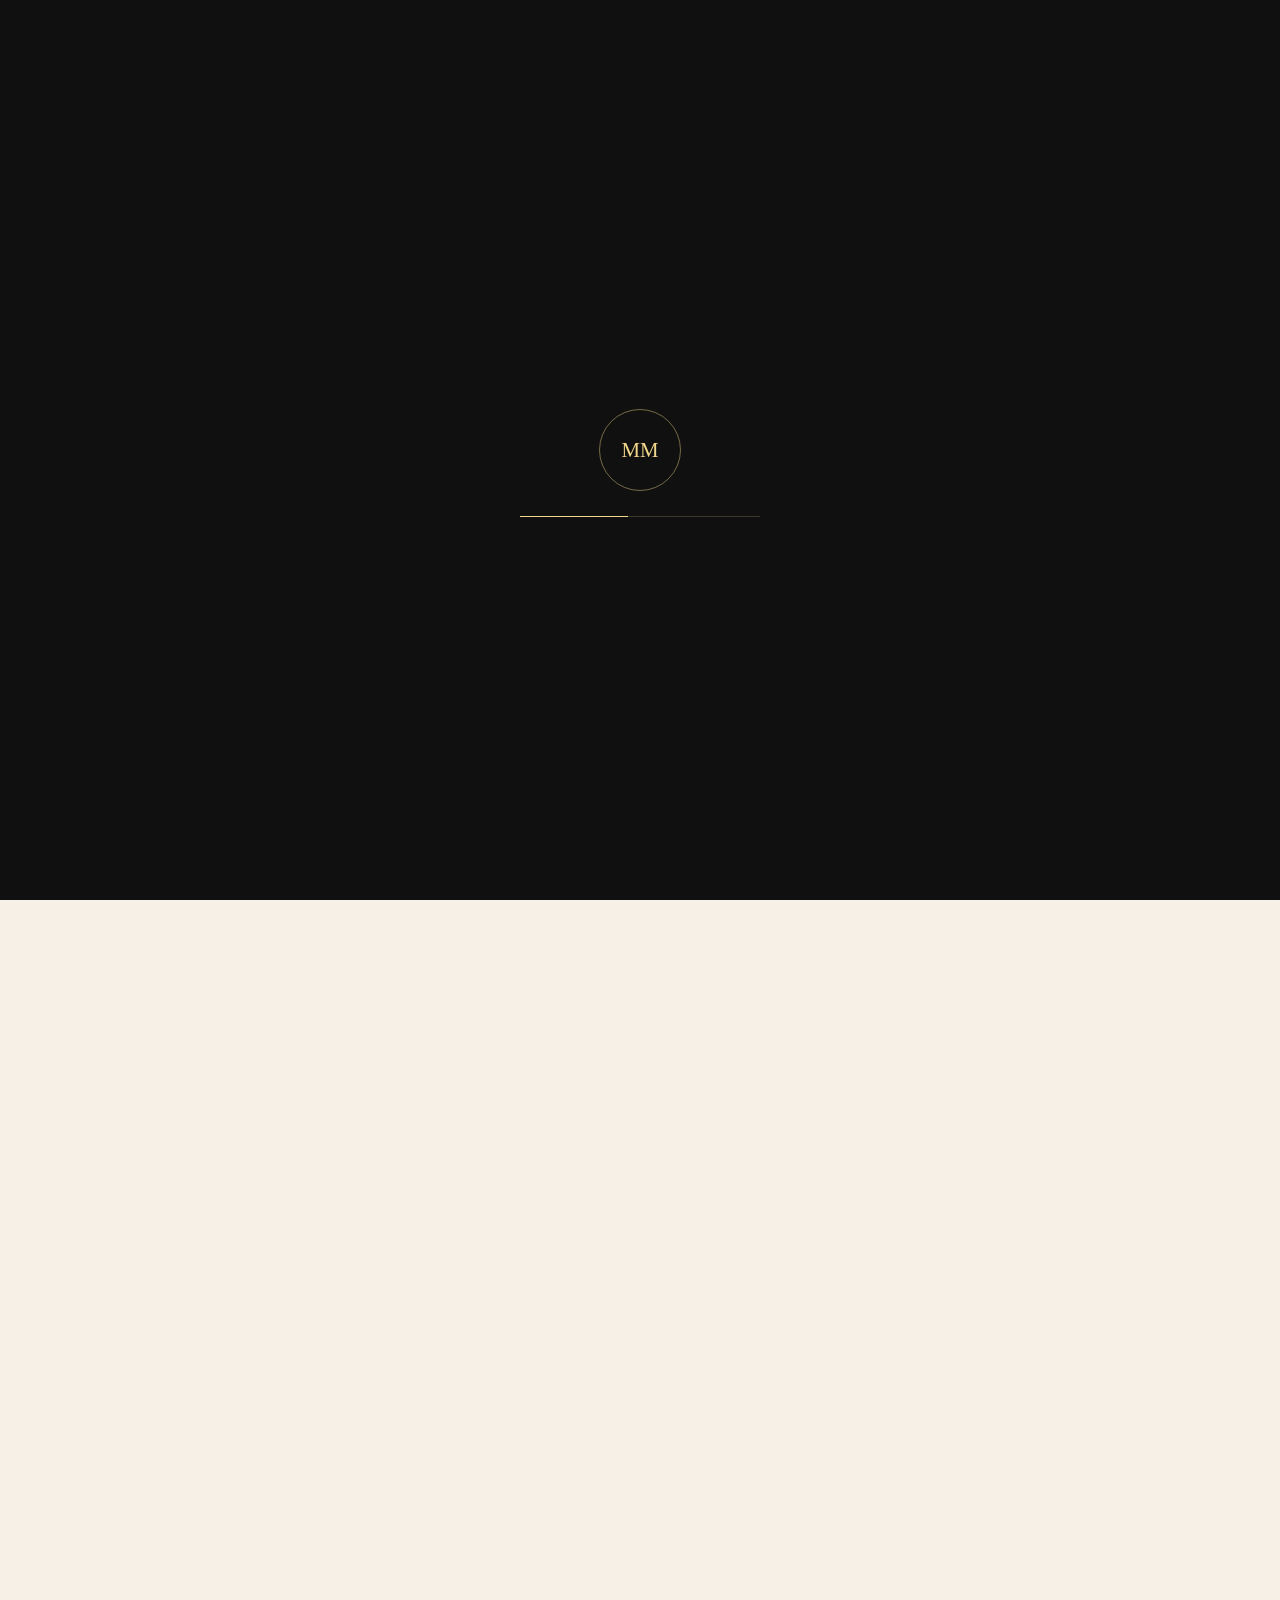
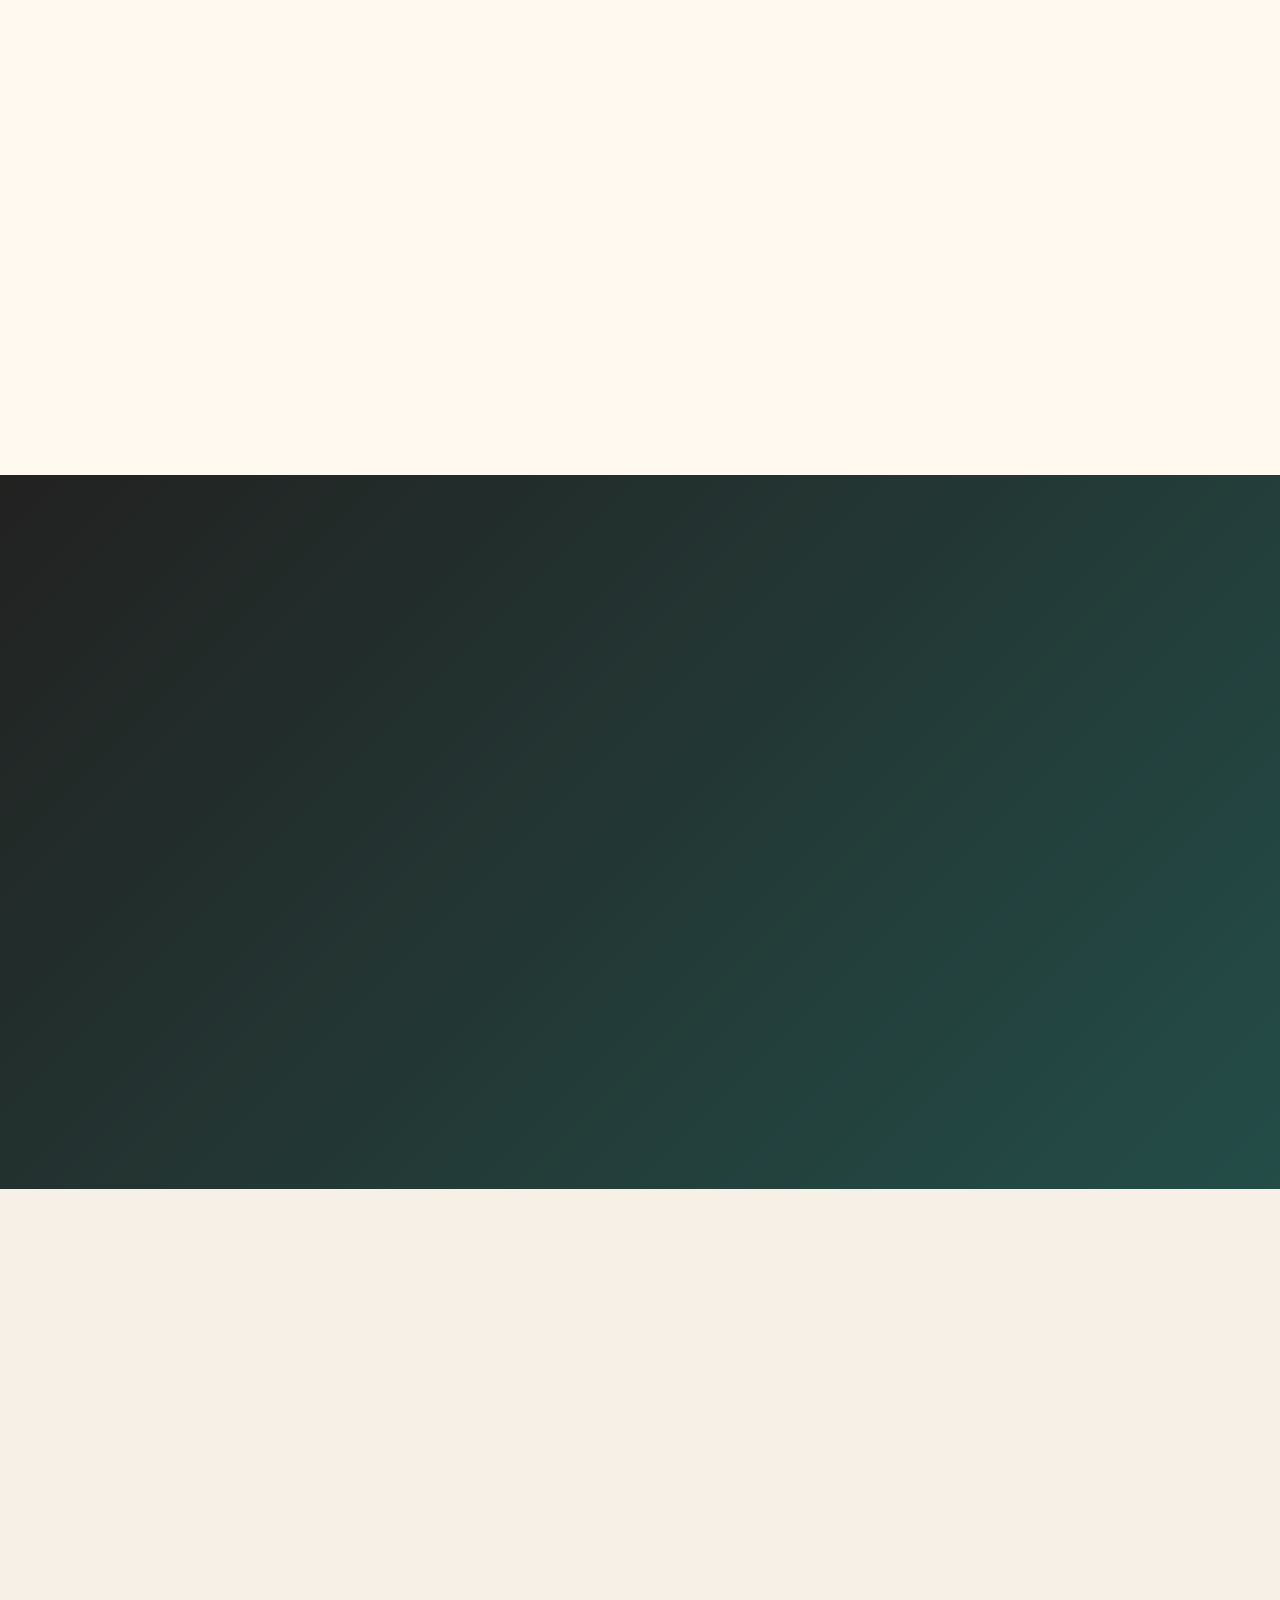
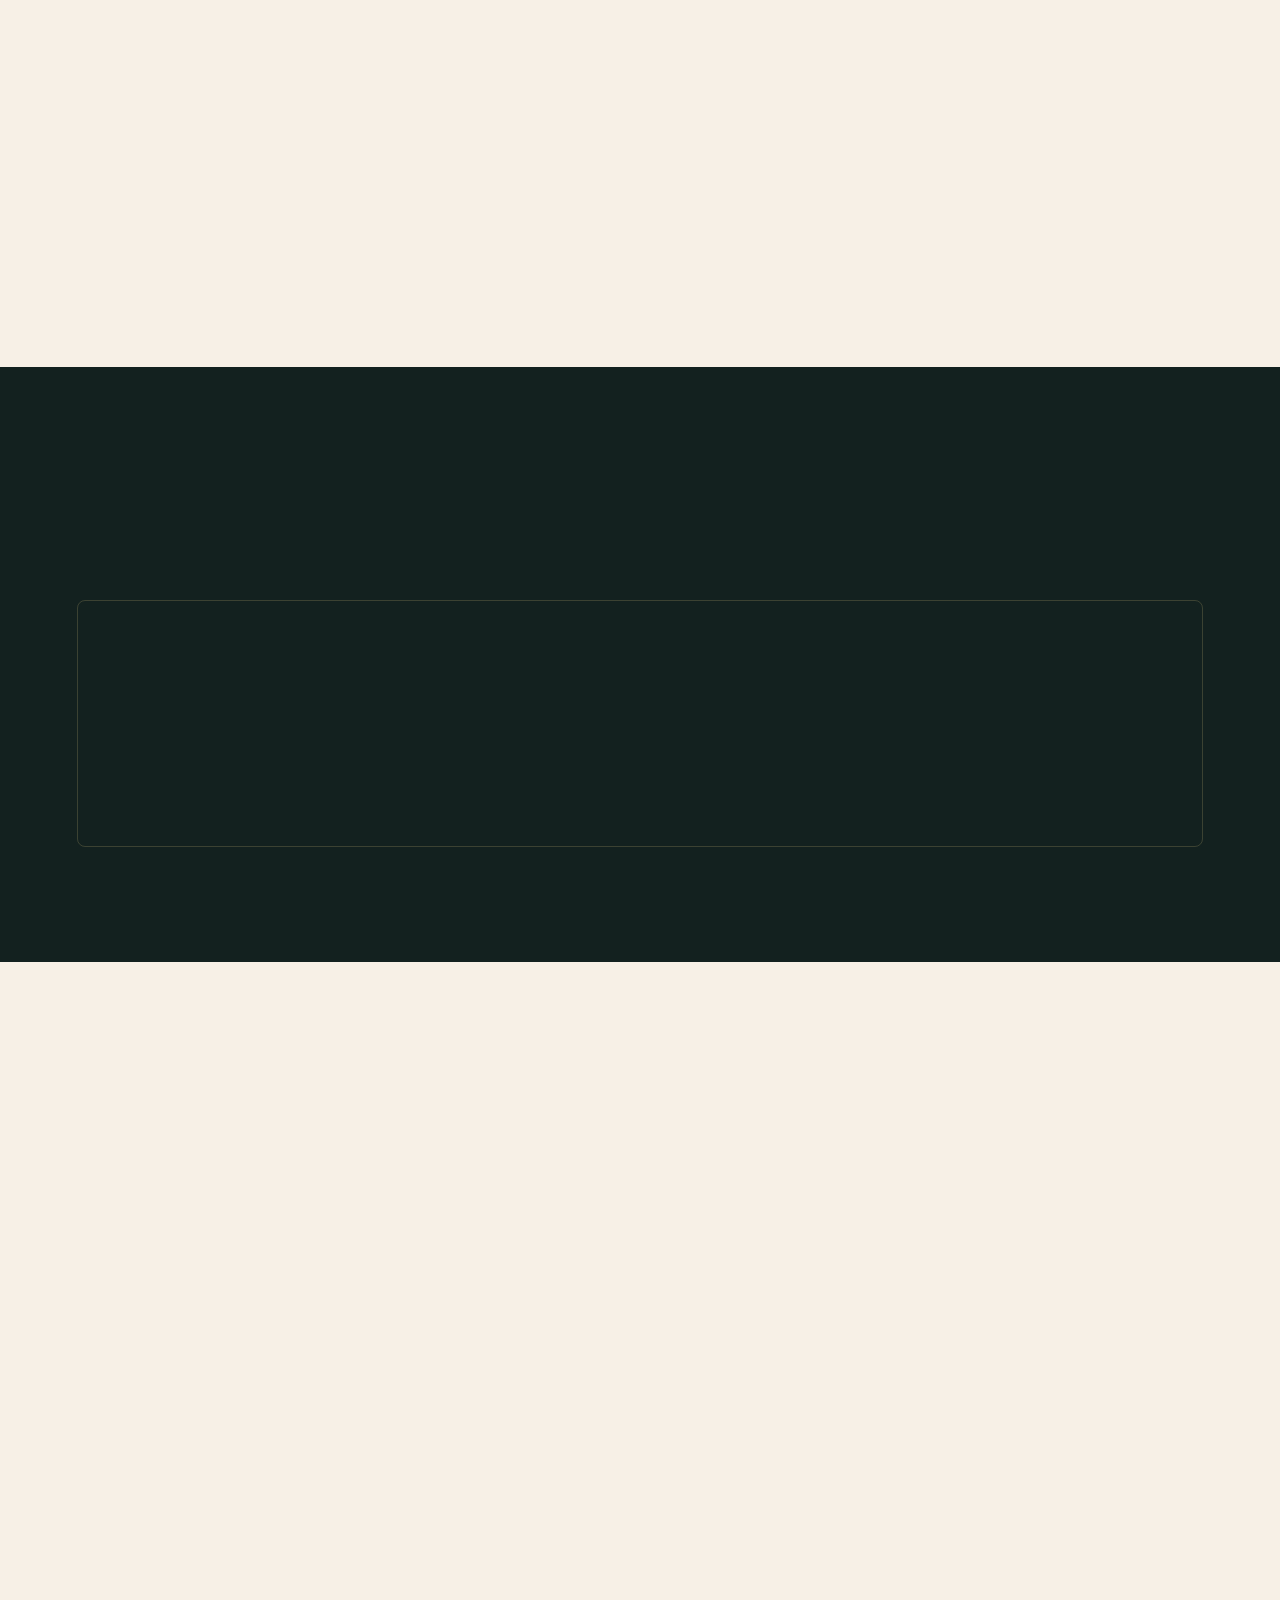
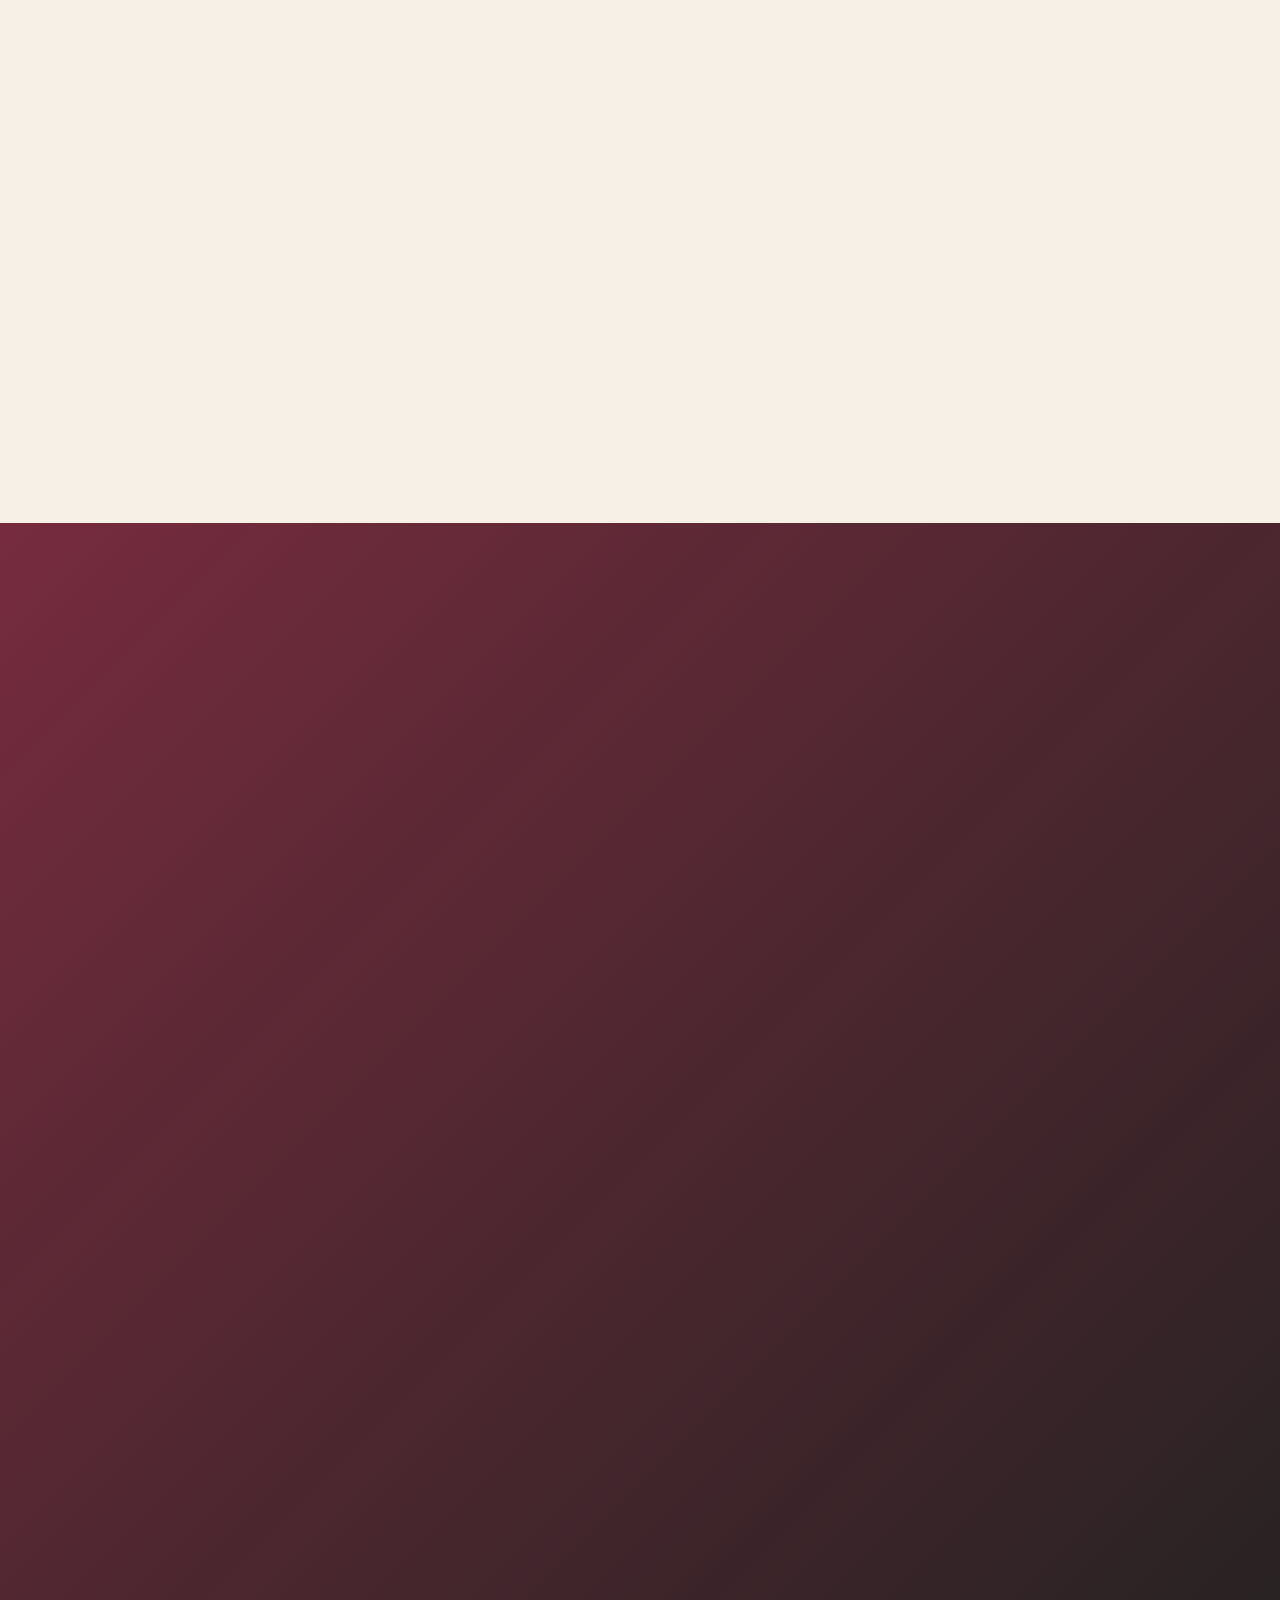
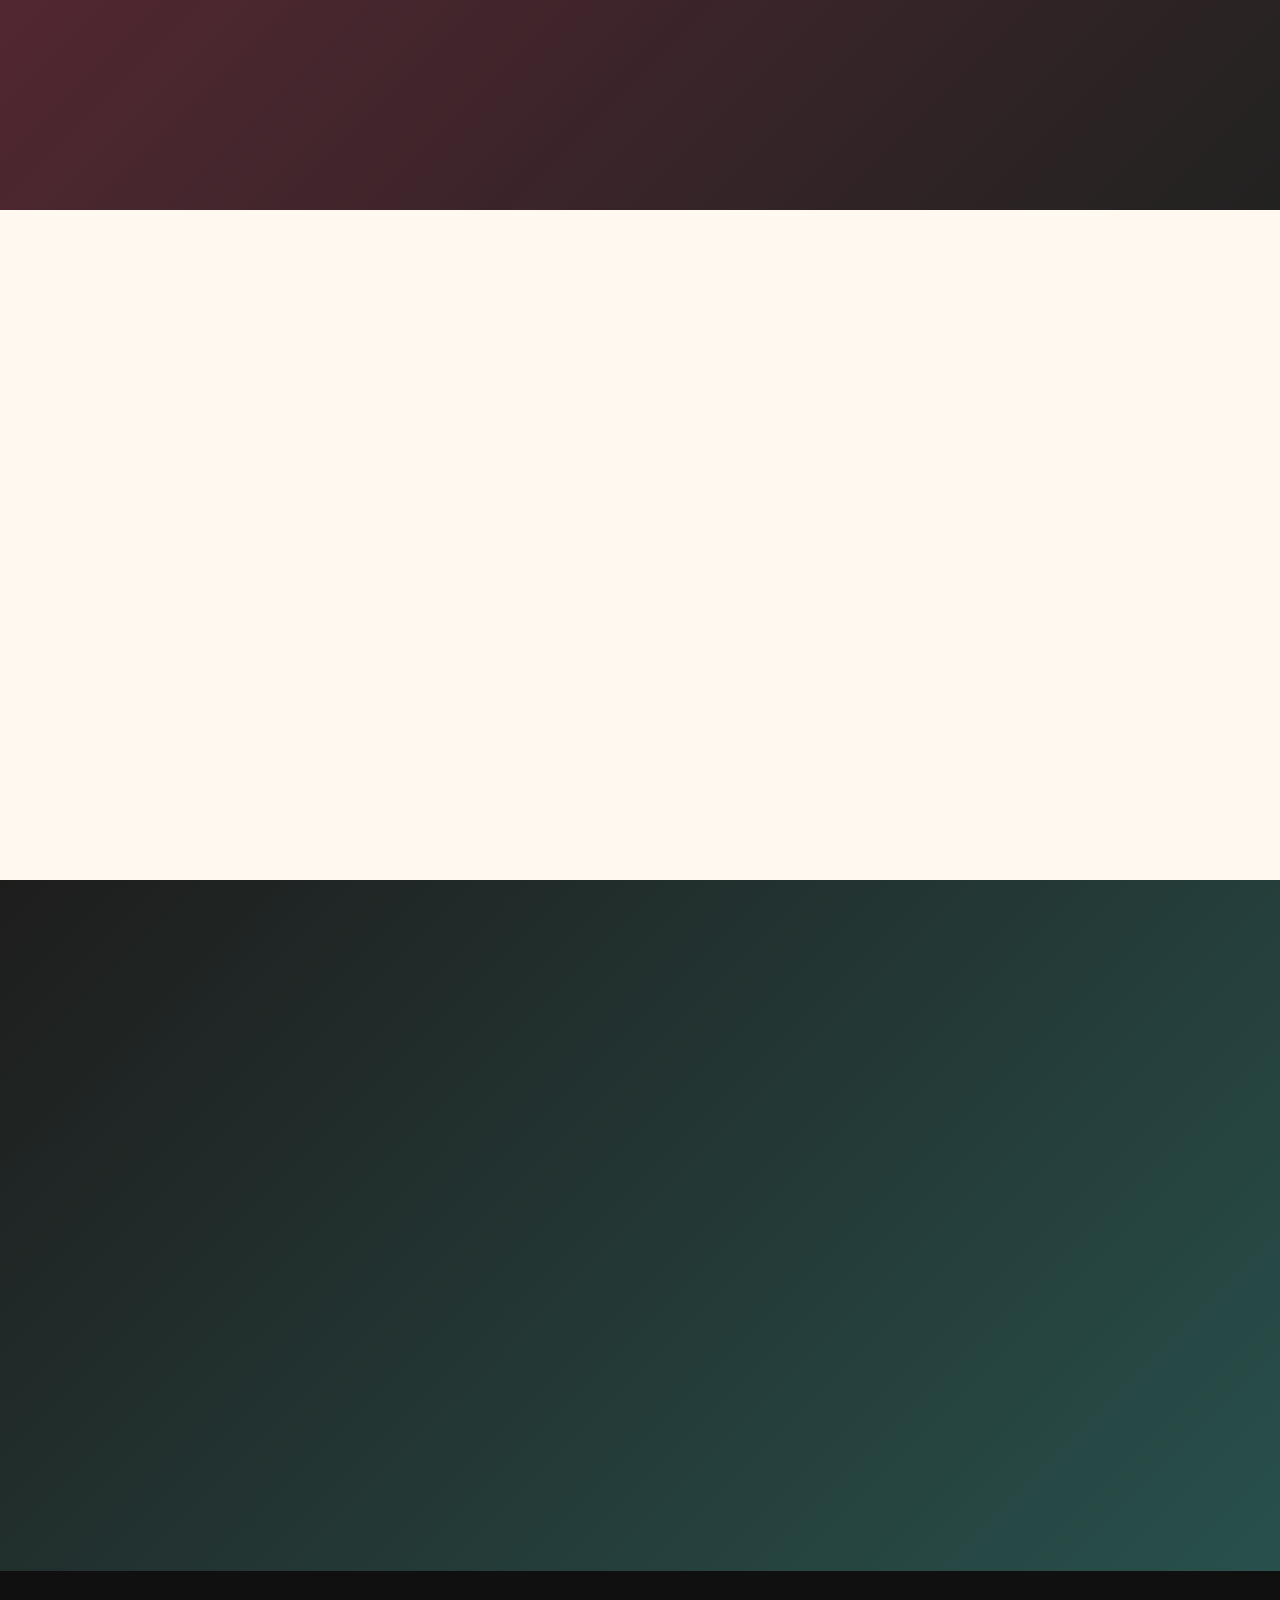
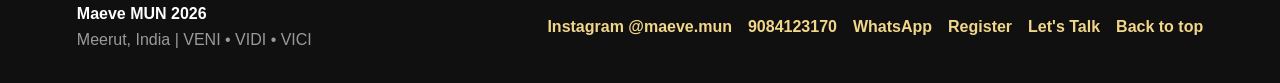
==== commit 5792ad0b: "Add files via upload" ====
--- a/index.html
+++ b/index.html
@@ -486,6 +486,7 @@
       </div>
     </div>
 
+    <script src="https://cdn.jsdelivr.net/npm/@supabase/supabase-js@2/dist/umd/supabase.js"></script>
     <script src="script.js"></script>
   </body>
 </html>
